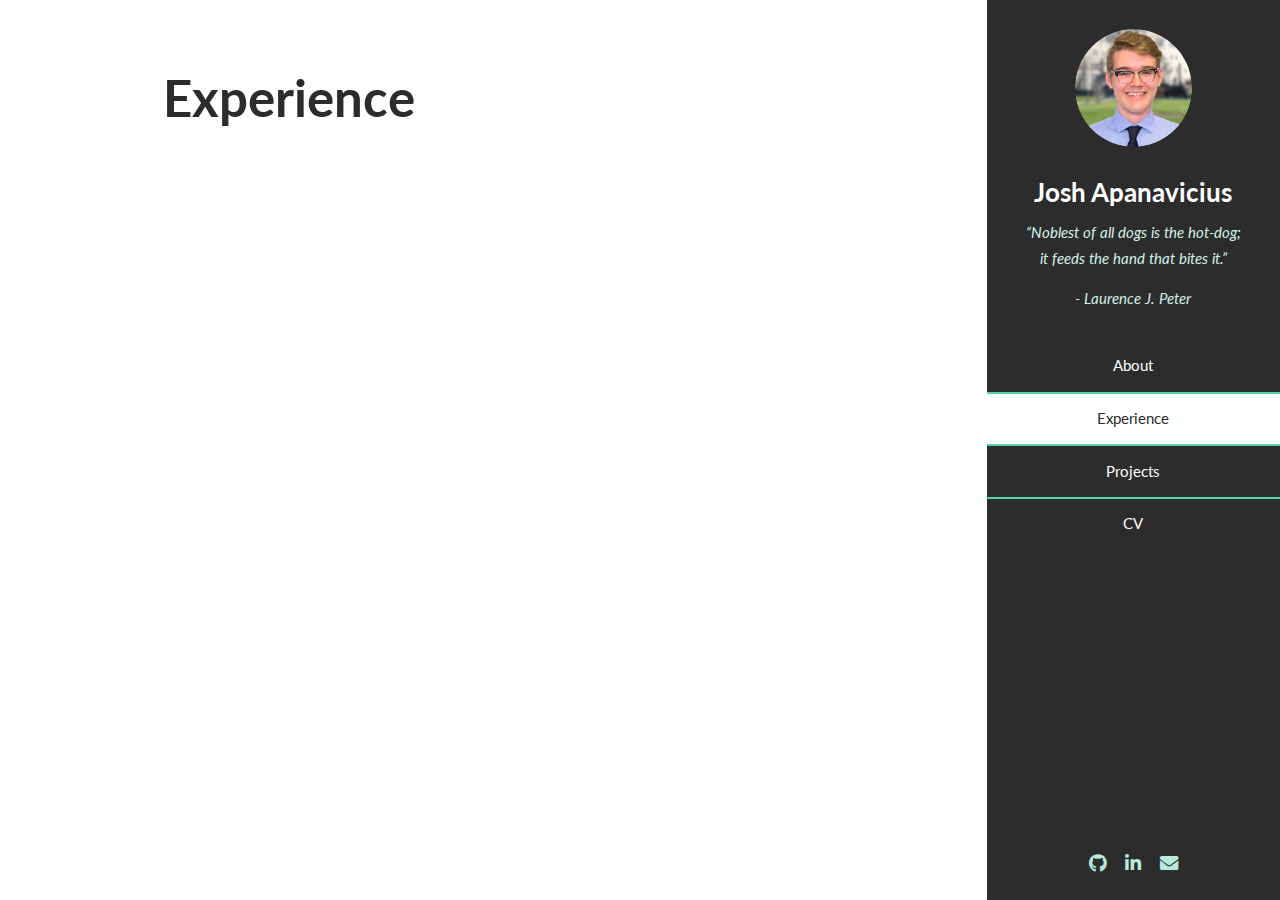
==== experience.html @ dcc36e3f "Initial commit" ====
<!DOCTYPE HTML>
<html>
	<head>
		<!-- <style>
		a:hover {
  			background-color: grey;
		}
		</style> -->
		<title>Experience</title>
		<meta charset="utf-8" />
		<meta name="viewport" content="width=device-width, initial-scale=1, user-scalable=no" />
		<link rel="stylesheet" href="assets/css/main.css" />
	</head>
	<body class="is-preload">

		<!-- Header -->
			<section id="header">
				<header>
					<span class="image avatar"><img src="images/josh.jpg" alt="" /></span>
					<h1 id="logo"><a href="#">Josh Apanavicius</a></h1>
					<p>“Noblest of all dogs is the hot-dog; <br>
						it feeds the hand that bites it.”</p>
					<p><em>- Laurence J. Peter</em></p>
				</header>
				<nav id="nav">
					<ul>
						<li><a href="index.html">About</a></li>
						<li><a href="experience.html" class="active">Experience</a></li>
						<li><a href="projects.html">Projects</a></li>
						<li><a href="cv/apanavicius_j_cv.pdf" target="_blank">CV</a></li>
					</ul>
				</nav>
				<footer>
					<ul class="icons">
						<li><a href="https://github.com/japanavi" class="icon brands fa-github"><span class="label">Github</span></a></li>
						<li><a href="https://www.linkedin.com/in/joshua-apanavicius/" class="icon brands fa-linkedin-in"><span class="label">LinkedIn</span></a></li>
						<li><a href="mailto: apanavicius.josh146@gmail.com" class="icon solid fa-envelope"><span class="label">Email</span></a></li>
					</ul>
				</footer>
			</section>

		<!-- Wrapper -->
			<div id="wrapper">

				<!-- Main -->
					<div id="main">

						<!-- Experience -->
					        <section id="experience">
					            <div class="container">
									<header class="major">
										<h2>Experience</h2>
									</header>
					                <div class="features">

					                </div>

					            </div>

					        </section>

					</div>

				<!-- Footer -->
					<!-- <section id="footer">
						<div class="container">
							<ul class="copyright">
								<li>&copy; Untitled. All rights reserved.</li>
							</ul>
						</div>
					</section> -->

			</div>

		<!-- Scripts -->
			<script src="assets/js/jquery.min.js"></script>
			<script src="assets/js/jquery.scrollex.min.js"></script>
			<script src="assets/js/jquery.scrolly.min.js"></script>
			<script src="assets/js/browser.min.js"></script>
			<script src="assets/js/breakpoints.min.js"></script>
			<script src="assets/js/util.js"></script>
			<script src="assets/js/main.js"></script>

	</body>
</html>
---- assets/css/main.css ----
@import url("fontawesome-all.min.css");
@import url("https://fonts.googleapis.com/css?family=Lato:400,400italic,700,700italic|Source+Code+Pro:400");

/*
	Read Only by HTML5 UP
	html5up.net | @ajlkn
	Free for personal and commercial use under the CCA 3.0 license (html5up.net/license)
*/

html, body, div, span, applet, object,
iframe, h1, h2, h3, h4, h5, h6, p, blockquote,
pre, a, abbr, acronym, address, big, cite,
code, del, dfn, em, img, ins, kbd, q, s, samp,
small, strike, strong, sub, sup, tt, var, b,
u, i, center, dl, dt, dd, ol, ul, li, fieldset,
form, label, legend, table, caption, tbody,
tfoot, thead, tr, th, td, article, aside,
canvas, details, embed, figure, figcaption,
footer, header, hgroup, menu, nav, output, ruby,
section, summary, time, mark, audio, video {
	margin: 0;
	padding: 0;
	border: 0;
	font-size: 100%;
	font: inherit;
	vertical-align: baseline;}

article, aside, details, figcaption, figure,
footer, header, hgroup, menu, nav, section {
	display: block;}

body {
	line-height: 1;
}

ol, ul {
	list-style: none;
}

blockquote, q {
	quotes: none;
}

	blockquote:before, blockquote:after, q:before, q:after {
		content: '';
		content: none;
	}

table {
	border-collapse: collapse;
	border-spacing: 0;
}

body {
	-webkit-text-size-adjust: none;
}

mark {
	background-color: transparent;
	color: inherit;
}

input::-moz-focus-inner {
	border: 0;
	padding: 0;
}

input, select, textarea {
	-moz-appearance: none;
	-webkit-appearance: none;
	-ms-appearance: none;
	appearance: none;
}

/* Basic */

	html {
		box-sizing: border-box;
	}

	*, *:before, *:after {
		box-sizing: inherit;
	}

	body {
		background: #fff;
	}

		body.is-preload *, body.is-preload *:before, body.is-preload *:after {
			-moz-animation: none !important;
			-webkit-animation: none !important;
			-ms-animation: none !important;
			animation: none !important;
			-moz-transition: none !important;
			-webkit-transition: none !important;
			-ms-transition: none !important;
			transition: none !important;
		}

	body, input, select, textarea {
		color: #888;
		font-family: "Lato", sans-serif;
		font-size: 16pt;
		font-weight: 400;
		line-height: 1.75em;
	}

	a {
		-moz-transition: color 0.2s ease-in-out, border-color 0.2s ease-in-out;
		-webkit-transition: color 0.2s ease-in-out, border-color 0.2s ease-in-out;
		-ms-transition: color 0.2s ease-in-out, border-color 0.2s ease-in-out;
		transition: color 0.2s ease-in-out, border-color 0.2s ease-in-out;
		border-bottom: solid 1px #e4e4e4;
		color: inherit;
		text-decoration: none;
	}

		a:hover {
			border-bottom-color: transparent;
			color: #2c2c2c !important;
		}

	strong, b {
		color: #777;
		font-weight: 700;
	}

	em, i {
		font-style: italic;
	}

	p {
		margin: 0 0 2.25em 0;
	}

	h1, h2, h3, h4, h5, h6 {
		color: #777;
		font-weight: 700;
		line-height: 1em;
		margin: 0 0 0.5625em 0;
	}

		h1 a, h2 a, h3 a, h4 a, h5 a, h6 a {
			border: 0;
			color: inherit;
			text-decoration: none;
		}

	h2 {
		font-size: 2em;
		line-height: 1.5em;
	}

	h3 {
		font-size: 1.75em;
		line-height: 1.5em;
	}

	h4 {
		font-size: 1.25em;
		line-height: 1.5em;
	}

	h5 {
		font-size: 0.9em;
		line-height: 1.5em;
	}

	h6 {
		font-size: 0.7em;
		line-height: 1.5em;
	}

	sub {
		font-size: 0.8em;
		position: relative;
		top: 0.5em;
	}

	sup {
		font-size: 0.8em;
		position: relative;
		top: -0.5em;
	}

	hr {
		border: 0;
		border-bottom: solid 2px #f4f4f4;
		margin: 2.25em 0;
	}

		hr.major {
			margin: 3.375em 0;
		}

	blockquote {
		border-left: solid 8px #e4e4e4;
		font-style: italic;
		margin: 0 0 2.25em 0;
		padding: 0.5em 0 0.5em 2em;
	}

	code {
		background: #555;
		border-radius: 5px;
		color: #fff;
		font-family: "Source Code Pro", monospace;
		font-size: 0.9em;
		margin: 0 0.25em;
		padding: 0.25em 0.65em;
	}

	pre {
		font-family: "Source Code Pro", monospace;
		font-size: 0.9em;
		margin: 0 0 2.25em 0;
	}

		pre code {
			-webkit-overflow-scrolling: touch;
			display: block;
			line-height: 1.5em;
			overflow-x: auto;
			padding: 1em 1.5em;
		}

	.align-left {
		text-align: left;
	}

	.align-center {
		text-align: center;
	}

	.align-right {
		text-align: right;
	}

/* Row */

	.row {
		display: flex;
		flex-wrap: wrap;
		box-sizing: border-box;
		align-items: stretch;
	}

		.row > * {
			box-sizing: border-box;
		}

		.row.gtr-uniform > * > :last-child {
			margin-bottom: 0;
		}

		.row.aln-left {
			justify-content: flex-start;
		}

		.row.aln-center {
			justify-content: center;
		}

		.row.aln-right {
			justify-content: flex-end;
		}

		.row.aln-top {
			align-items: flex-start;
		}

		.row.aln-middle {
			align-items: center;
		}

		.row.aln-bottom {
			align-items: flex-end;
		}

		.row > .imp {
			order: -1;
		}

		.row > .col-1 {
			width: 8.33333%;
		}

		.row > .off-1 {
			margin-left: 8.33333%;
		}

		.row > .col-2 {
			width: 16.66667%;
		}

		.row > .off-2 {
			margin-left: 16.66667%;
		}

		.row > .col-3 {
			width: 25%;
		}

		.row > .off-3 {
			margin-left: 25%;
		}

		.row > .col-4 {
			width: 33.33333%;
		}

		.row > .off-4 {
			margin-left: 33.33333%;
		}

		.row > .col-5 {
			width: 41.66667%;
		}

		.row > .off-5 {
			margin-left: 41.66667%;
		}

		.row > .col-6 {
			width: 50%;
		}

		.row > .off-6 {
			margin-left: 50%;
		}

		.row > .col-7 {
			width: 58.33333%;
		}

		.row > .off-7 {
			margin-left: 58.33333%;
		}

		.row > .col-8 {
			width: 66.66667%;
		}

		.row > .off-8 {
			margin-left: 66.66667%;
		}

		.row > .col-9 {
			width: 75%;
		}

		.row > .off-9 {
			margin-left: 75%;
		}

		.row > .col-10 {
			width: 83.33333%;
		}

		.row > .off-10 {
			margin-left: 83.33333%;
		}

		.row > .col-11 {
			width: 91.66667%;
		}

		.row > .off-11 {
			margin-left: 91.66667%;
		}

		.row > .col-12 {
			width: 100%;
		}

		.row > .off-12 {
			margin-left: 100%;
		}

		.row.gtr-0 {
			margin-top: 0;
			margin-left: 0em;
		}

			.row.gtr-0 > * {
				padding: 0 0 0 0em;
			}

			.row.gtr-0.gtr-uniform {
				margin-top: 0em;
			}

				.row.gtr-0.gtr-uniform > * {
					padding-top: 0em;
				}

		.row.gtr-25 {
			margin-top: 0;
			margin-left: -0.5em;
		}

			.row.gtr-25 > * {
				padding: 0 0 0 0.5em;
			}

			.row.gtr-25.gtr-uniform {
				margin-top: -0.5em;
			}

				.row.gtr-25.gtr-uniform > * {
					padding-top: 0.5em;
				}

		.row.gtr-50 {
			margin-top: 0;
			margin-left: -1em;
		}

			.row.gtr-50 > * {
				padding: 0 0 0 1em;
			}

			.row.gtr-50.gtr-uniform {
				margin-top: -1em;
			}

				.row.gtr-50.gtr-uniform > * {
					padding-top: 1em;
				}

		.row {
			margin-top: 0;
			margin-left: -2em;
		}

			.row > * {
				padding: 0 0 0 2em;
			}

			.row.gtr-uniform {
				margin-top: -2em;
			}

				.row.gtr-uniform > * {
					padding-top: 2em;
				}

		.row.gtr-150 {
			margin-top: 0;
			margin-left: -3em;
		}

			.row.gtr-150 > * {
				padding: 0 0 0 3em;
			}

			.row.gtr-150.gtr-uniform {
				margin-top: -3em;
			}

				.row.gtr-150.gtr-uniform > * {
					padding-top: 3em;
				}

		.row.gtr-200 {
			margin-top: 0;
			margin-left: -4em;
		}

			.row.gtr-200 > * {
				padding: 0 0 0 4em;
			}

			.row.gtr-200.gtr-uniform {
				margin-top: -4em;
			}

				.row.gtr-200.gtr-uniform > * {
					padding-top: 4em;
				}

		@media screen and (max-width: 1680px) {

			.row {
				display: flex;
				flex-wrap: wrap;
				box-sizing: border-box;
				align-items: stretch;
			}

				.row > * {
					box-sizing: border-box;
				}

				.row.gtr-uniform > * > :last-child {
					margin-bottom: 0;
				}

				.row.aln-left {
					justify-content: flex-start;
				}

				.row.aln-center {
					justify-content: center;
				}

				.row.aln-right {
					justify-content: flex-end;
				}

				.row.aln-top {
					align-items: flex-start;
				}

				.row.aln-middle {
					align-items: center;
				}

				.row.aln-bottom {
					align-items: flex-end;
				}

				.row > .imp-xlarge {
					order: -1;
				}

				.row > .col-1-xlarge {
					width: 8.33333%;
				}

				.row > .off-1-xlarge {
					margin-left: 8.33333%;
				}

				.row > .col-2-xlarge {
					width: 16.66667%;
				}

				.row > .off-2-xlarge {
					margin-left: 16.66667%;
				}

				.row > .col-3-xlarge {
					width: 25%;
				}

				.row > .off-3-xlarge {
					margin-left: 25%;
				}

				.row > .col-4-xlarge {
					width: 33.33333%;
				}

				.row > .off-4-xlarge {
					margin-left: 33.33333%;
				}

				.row > .col-5-xlarge {
					width: 41.66667%;
				}

				.row > .off-5-xlarge {
					margin-left: 41.66667%;
				}

				.row > .col-6-xlarge {
					width: 50%;
				}

				.row > .off-6-xlarge {
					margin-left: 50%;
				}

				.row > .col-7-xlarge {
					width: 58.33333%;
				}

				.row > .off-7-xlarge {
					margin-left: 58.33333%;
				}

				.row > .col-8-xlarge {
					width: 66.66667%;
				}

				.row > .off-8-xlarge {
					margin-left: 66.66667%;
				}

				.row > .col-9-xlarge {
					width: 75%;
				}

				.row > .off-9-xlarge {
					margin-left: 75%;
				}

				.row > .col-10-xlarge {
					width: 83.33333%;
				}

				.row > .off-10-xlarge {
					margin-left: 83.33333%;
				}

				.row > .col-11-xlarge {
					width: 91.66667%;
				}

				.row > .off-11-xlarge {
					margin-left: 91.66667%;
				}

				.row > .col-12-xlarge {
					width: 100%;
				}

				.row > .off-12-xlarge {
					margin-left: 100%;
				}

				.row.gtr-0 {
					margin-top: 0;
					margin-left: 0em;
				}

					.row.gtr-0 > * {
						padding: 0 0 0 0em;
					}

					.row.gtr-0.gtr-uniform {
						margin-top: 0em;
					}

						.row.gtr-0.gtr-uniform > * {
							padding-top: 0em;
						}

				.row.gtr-25 {
					margin-top: 0;
					margin-left: -0.5em;
				}

					.row.gtr-25 > * {
						padding: 0 0 0 0.5em;
					}

					.row.gtr-25.gtr-uniform {
						margin-top: -0.5em;
					}

						.row.gtr-25.gtr-uniform > * {
							padding-top: 0.5em;
						}

				.row.gtr-50 {
					margin-top: 0;
					margin-left: -1em;
				}

					.row.gtr-50 > * {
						padding: 0 0 0 1em;
					}

					.row.gtr-50.gtr-uniform {
						margin-top: -1em;
					}

						.row.gtr-50.gtr-uniform > * {
							padding-top: 1em;
						}

				.row {
					margin-top: 0;
					margin-left: -2em;
				}

					.row > * {
						padding: 0 0 0 2em;
					}

					.row.gtr-uniform {
						margin-top: -2em;
					}

						.row.gtr-uniform > * {
							padding-top: 2em;
						}

				.row.gtr-150 {
					margin-top: 0;
					margin-left: -3em;
				}

					.row.gtr-150 > * {
						padding: 0 0 0 3em;
					}

					.row.gtr-150.gtr-uniform {
						margin-top: -3em;
					}

						.row.gtr-150.gtr-uniform > * {
							padding-top: 3em;
						}

				.row.gtr-200 {
					margin-top: 0;
					margin-left: -4em;
				}

					.row.gtr-200 > * {
						padding: 0 0 0 4em;
					}

					.row.gtr-200.gtr-uniform {
						margin-top: -4em;
					}

						.row.gtr-200.gtr-uniform > * {
							padding-top: 4em;
						}

		}

		@media screen and (max-width: 1280px) {

			.row {
				display: flex;
				flex-wrap: wrap;
				box-sizing: border-box;
				align-items: stretch;
			}

				.row > * {
					box-sizing: border-box;
				}

				.row.gtr-uniform > * > :last-child {
					margin-bottom: 0;
				}

				.row.aln-left {
					justify-content: flex-start;
				}

				.row.aln-center {
					justify-content: center;
				}

				.row.aln-right {
					justify-content: flex-end;
				}

				.row.aln-top {
					align-items: flex-start;
				}

				.row.aln-middle {
					align-items: center;
				}

				.row.aln-bottom {
					align-items: flex-end;
				}

				.row > .imp-large {
					order: -1;
				}

				.row > .col-1-large {
					width: 8.33333%;
				}

				.row > .off-1-large {
					margin-left: 8.33333%;
				}

				.row > .col-2-large {
					width: 16.66667%;
				}

				.row > .off-2-large {
					margin-left: 16.66667%;
				}

				.row > .col-3-large {
					width: 25%;
				}

				.row > .off-3-large {
					margin-left: 25%;
				}

				.row > .col-4-large {
					width: 33.33333%;
				}

				.row > .off-4-large {
					margin-left: 33.33333%;
				}

				.row > .col-5-large {
					width: 41.66667%;
				}

				.row > .off-5-large {
					margin-left: 41.66667%;
				}

				.row > .col-6-large {
					width: 50%;
				}

				.row > .off-6-large {
					margin-left: 50%;
				}

				.row > .col-7-large {
					width: 58.33333%;
				}

				.row > .off-7-large {
					margin-left: 58.33333%;
				}

				.row > .col-8-large {
					width: 66.66667%;
				}

				.row > .off-8-large {
					margin-left: 66.66667%;
				}

				.row > .col-9-large {
					width: 75%;
				}

				.row > .off-9-large {
					margin-left: 75%;
				}

				.row > .col-10-large {
					width: 83.33333%;
				}

				.row > .off-10-large {
					margin-left: 83.33333%;
				}

				.row > .col-11-large {
					width: 91.66667%;
				}

				.row > .off-11-large {
					margin-left: 91.66667%;
				}

				.row > .col-12-large {
					width: 100%;
				}

				.row > .off-12-large {
					margin-left: 100%;
				}

				.row.gtr-0 {
					margin-top: 0;
					margin-left: 0em;
				}

					.row.gtr-0 > * {
						padding: 0 0 0 0em;
					}

					.row.gtr-0.gtr-uniform {
						margin-top: 0em;
					}

						.row.gtr-0.gtr-uniform > * {
							padding-top: 0em;
						}

				.row.gtr-25 {
					margin-top: 0;
					margin-left: -0.375em;
				}

					.row.gtr-25 > * {
						padding: 0 0 0 0.375em;
					}

					.row.gtr-25.gtr-uniform {
						margin-top: -0.375em;
					}

						.row.gtr-25.gtr-uniform > * {
							padding-top: 0.375em;
						}

				.row.gtr-50 {
					margin-top: 0;
					margin-left: -0.75em;
				}

					.row.gtr-50 > * {
						padding: 0 0 0 0.75em;
					}

					.row.gtr-50.gtr-uniform {
						margin-top: -0.75em;
					}

						.row.gtr-50.gtr-uniform > * {
							padding-top: 0.75em;
						}

				.row {
					margin-top: 0;
					margin-left: -1.5em;
				}

					.row > * {
						padding: 0 0 0 1.5em;
					}

					.row.gtr-uniform {
						margin-top: -1.5em;
					}

						.row.gtr-uniform > * {
							padding-top: 1.5em;
						}

				.row.gtr-150 {
					margin-top: 0;
					margin-left: -2.25em;
				}

					.row.gtr-150 > * {
						padding: 0 0 0 2.25em;
					}

					.row.gtr-150.gtr-uniform {
						margin-top: -2.25em;
					}

						.row.gtr-150.gtr-uniform > * {
							padding-top: 2.25em;
						}

				.row.gtr-200 {
					margin-top: 0;
					margin-left: -3em;
				}

					.row.gtr-200 > * {
						padding: 0 0 0 3em;
					}

					.row.gtr-200.gtr-uniform {
						margin-top: -3em;
					}

						.row.gtr-200.gtr-uniform > * {
							padding-top: 3em;
						}

		}

		@media screen and (max-width: 1024px) {

			.row {
				display: flex;
				flex-wrap: wrap;
				box-sizing: border-box;
				align-items: stretch;
			}

				.row > * {
					box-sizing: border-box;
				}

				.row.gtr-uniform > * > :last-child {
					margin-bottom: 0;
				}

				.row.aln-left {
					justify-content: flex-start;
				}

				.row.aln-center {
					justify-content: center;
				}

				.row.aln-right {
					justify-content: flex-end;
				}

				.row.aln-top {
					align-items: flex-start;
				}

				.row.aln-middle {
					align-items: center;
				}

				.row.aln-bottom {
					align-items: flex-end;
				}

				.row > .imp-medium {
					order: -1;
				}

				.row > .col-1-medium {
					width: 8.33333%;
				}

				.row > .off-1-medium {
					margin-left: 8.33333%;
				}

				.row > .col-2-medium {
					width: 16.66667%;
				}

				.row > .off-2-medium {
					margin-left: 16.66667%;
				}

				.row > .col-3-medium {
					width: 25%;
				}

				.row > .off-3-medium {
					margin-left: 25%;
				}

				.row > .col-4-medium {
					width: 33.33333%;
				}

				.row > .off-4-medium {
					margin-left: 33.33333%;
				}

				.row > .col-5-medium {
					width: 41.66667%;
				}

				.row > .off-5-medium {
					margin-left: 41.66667%;
				}

				.row > .col-6-medium {
					width: 50%;
				}

				.row > .off-6-medium {
					margin-left: 50%;
				}

				.row > .col-7-medium {
					width: 58.33333%;
				}

				.row > .off-7-medium {
					margin-left: 58.33333%;
				}

				.row > .col-8-medium {
					width: 66.66667%;
				}

				.row > .off-8-medium {
					margin-left: 66.66667%;
				}

				.row > .col-9-medium {
					width: 75%;
				}

				.row > .off-9-medium {
					margin-left: 75%;
				}

				.row > .col-10-medium {
					width: 83.33333%;
				}

				.row > .off-10-medium {
					margin-left: 83.33333%;
				}

				.row > .col-11-medium {
					width: 91.66667%;
				}

				.row > .off-11-medium {
					margin-left: 91.66667%;
				}

				.row > .col-12-medium {
					width: 100%;
				}

				.row > .off-12-medium {
					margin-left: 100%;
				}

				.row.gtr-0 {
					margin-top: 0;
					margin-left: 0em;
				}

					.row.gtr-0 > * {
						padding: 0 0 0 0em;
					}

					.row.gtr-0.gtr-uniform {
						margin-top: 0em;
					}

						.row.gtr-0.gtr-uniform > * {
							padding-top: 0em;
						}

				.row.gtr-25 {
					margin-top: 0;
					margin-left: -0.375em;
				}

					.row.gtr-25 > * {
						padding: 0 0 0 0.375em;
					}

					.row.gtr-25.gtr-uniform {
						margin-top: -0.375em;
					}

						.row.gtr-25.gtr-uniform > * {
							padding-top: 0.375em;
						}

				.row.gtr-50 {
					margin-top: 0;
					margin-left: -0.75em;
				}

					.row.gtr-50 > * {
						padding: 0 0 0 0.75em;
					}

					.row.gtr-50.gtr-uniform {
						margin-top: -0.75em;
					}

						.row.gtr-50.gtr-uniform > * {
							padding-top: 0.75em;
						}

				.row {
					margin-top: 0;
					margin-left: -1.5em;
				}

					.row > * {
						padding: 0 0 0 1.5em;
					}

					.row.gtr-uniform {
						margin-top: -1.5em;
					}

						.row.gtr-uniform > * {
							padding-top: 1.5em;
						}

				.row.gtr-150 {
					margin-top: 0;
					margin-left: -2.25em;
				}

					.row.gtr-150 > * {
						padding: 0 0 0 2.25em;
					}

					.row.gtr-150.gtr-uniform {
						margin-top: -2.25em;
					}

						.row.gtr-150.gtr-uniform > * {
							padding-top: 2.25em;
						}

				.row.gtr-200 {
					margin-top: 0;
					margin-left: -3em;
				}

					.row.gtr-200 > * {
						padding: 0 0 0 3em;
					}

					.row.gtr-200.gtr-uniform {
						margin-top: -3em;
					}

						.row.gtr-200.gtr-uniform > * {
							padding-top: 3em;
						}

		}

		@media screen and (max-width: 736px) {

			.row {
				display: flex;
				flex-wrap: wrap;
				box-sizing: border-box;
				align-items: stretch;
			}

				.row > * {
					box-sizing: border-box;
				}

				.row.gtr-uniform > * > :last-child {
					margin-bottom: 0;
				}

				.row.aln-left {
					justify-content: flex-start;
				}

				.row.aln-center {
					justify-content: center;
				}

				.row.aln-right {
					justify-content: flex-end;
				}

				.row.aln-top {
					align-items: flex-start;
				}

				.row.aln-middle {
					align-items: center;
				}

				.row.aln-bottom {
					align-items: flex-end;
				}

				.row > .imp-small {
					order: -1;
				}

				.row > .col-1-small {
					width: 8.33333%;
				}

				.row > .off-1-small {
					margin-left: 8.33333%;
				}

				.row > .col-2-small {
					width: 16.66667%;
				}

				.row > .off-2-small {
					margin-left: 16.66667%;
				}

				.row > .col-3-small {
					width: 25%;
				}

				.row > .off-3-small {
					margin-left: 25%;
				}

				.row > .col-4-small {
					width: 33.33333%;
				}

				.row > .off-4-small {
					margin-left: 33.33333%;
				}

				.row > .col-5-small {
					width: 41.66667%;
				}

				.row > .off-5-small {
					margin-left: 41.66667%;
				}

				.row > .col-6-small {
					width: 50%;
				}

				.row > .off-6-small {
					margin-left: 50%;
				}

				.row > .col-7-small {
					width: 58.33333%;
				}

				.row > .off-7-small {
					margin-left: 58.33333%;
				}

				.row > .col-8-small {
					width: 66.66667%;
				}

				.row > .off-8-small {
					margin-left: 66.66667%;
				}

				.row > .col-9-small {
					width: 75%;
				}

				.row > .off-9-small {
					margin-left: 75%;
				}

				.row > .col-10-small {
					width: 83.33333%;
				}

				.row > .off-10-small {
					margin-left: 83.33333%;
				}

				.row > .col-11-small {
					width: 91.66667%;
				}

				.row > .off-11-small {
					margin-left: 91.66667%;
				}

				.row > .col-12-small {
					width: 100%;
				}

				.row > .off-12-small {
					margin-left: 100%;
				}

				.row.gtr-0 {
					margin-top: 0;
					margin-left: 0em;
				}

					.row.gtr-0 > * {
						padding: 0 0 0 0em;
					}

					.row.gtr-0.gtr-uniform {
						margin-top: 0em;
					}

						.row.gtr-0.gtr-uniform > * {
							padding-top: 0em;
						}

				.row.gtr-25 {
					margin-top: 0;
					margin-left: -0.3125em;
				}

					.row.gtr-25 > * {
						padding: 0 0 0 0.3125em;
					}

					.row.gtr-25.gtr-uniform {
						margin-top: -0.3125em;
					}

						.row.gtr-25.gtr-uniform > * {
							padding-top: 0.3125em;
						}

				.row.gtr-50 {
					margin-top: 0;
					margin-left: -0.625em;
				}

					.row.gtr-50 > * {
						padding: 0 0 0 0.625em;
					}

					.row.gtr-50.gtr-uniform {
						margin-top: -0.625em;
					}

						.row.gtr-50.gtr-uniform > * {
							padding-top: 0.625em;
						}

				.row {
					margin-top: 0;
					margin-left: -1.25em;
				}

					.row > * {
						padding: 0 0 0 1.25em;
					}

					.row.gtr-uniform {
						margin-top: -1.25em;
					}

						.row.gtr-uniform > * {
							padding-top: 1.25em;
						}

				.row.gtr-150 {
					margin-top: 0;
					margin-left: -1.875em;
				}

					.row.gtr-150 > * {
						padding: 0 0 0 1.875em;
					}

					.row.gtr-150.gtr-uniform {
						margin-top: -1.875em;
					}

						.row.gtr-150.gtr-uniform > * {
							padding-top: 1.875em;
						}

				.row.gtr-200 {
					margin-top: 0;
					margin-left: -2.5em;
				}

					.row.gtr-200 > * {
						padding: 0 0 0 2.5em;
					}

					.row.gtr-200.gtr-uniform {
						margin-top: -2.5em;
					}

						.row.gtr-200.gtr-uniform > * {
							padding-top: 2.5em;
						}

		}

		@media screen and (max-width: 480px) {

			.row {
				display: flex;
				flex-wrap: wrap;
				box-sizing: border-box;
				align-items: stretch;
			}

				.row > * {
					box-sizing: border-box;
				}

				.row.gtr-uniform > * > :last-child {
					margin-bottom: 0;
				}

				.row.aln-left {
					justify-content: flex-start;
				}

				.row.aln-center {
					justify-content: center;
				}

				.row.aln-right {
					justify-content: flex-end;
				}

				.row.aln-top {
					align-items: flex-start;
				}

				.row.aln-middle {
					align-items: center;
				}

				.row.aln-bottom {
					align-items: flex-end;
				}

				.row > .imp-xsmall {
					order: -1;
				}

				.row > .col-1-xsmall {
					width: 8.33333%;
				}

				.row > .off-1-xsmall {
					margin-left: 8.33333%;
				}

				.row > .col-2-xsmall {
					width: 16.66667%;
				}

				.row > .off-2-xsmall {
					margin-left: 16.66667%;
				}

				.row > .col-3-xsmall {
					width: 25%;
				}

				.row > .off-3-xsmall {
					margin-left: 25%;
				}

				.row > .col-4-xsmall {
					width: 33.33333%;
				}

				.row > .off-4-xsmall {
					margin-left: 33.33333%;
				}

				.row > .col-5-xsmall {
					width: 41.66667%;
				}

				.row > .off-5-xsmall {
					margin-left: 41.66667%;
				}

				.row > .col-6-xsmall {
					width: 50%;
				}

				.row > .off-6-xsmall {
					margin-left: 50%;
				}

				.row > .col-7-xsmall {
					width: 58.33333%;
				}

				.row > .off-7-xsmall {
					margin-left: 58.33333%;
				}

				.row > .col-8-xsmall {
					width: 66.66667%;
				}

				.row > .off-8-xsmall {
					margin-left: 66.66667%;
				}

				.row > .col-9-xsmall {
					width: 75%;
				}

				.row > .off-9-xsmall {
					margin-left: 75%;
				}

				.row > .col-10-xsmall {
					width: 83.33333%;
				}

				.row > .off-10-xsmall {
					margin-left: 83.33333%;
				}

				.row > .col-11-xsmall {
					width: 91.66667%;
				}

				.row > .off-11-xsmall {
					margin-left: 91.66667%;
				}

				.row > .col-12-xsmall {
					width: 100%;
				}

				.row > .off-12-xsmall {
					margin-left: 100%;
				}

				.row.gtr-0 {
					margin-top: 0;
					margin-left: 0em;
				}

					.row.gtr-0 > * {
						padding: 0 0 0 0em;
					}

					.row.gtr-0.gtr-uniform {
						margin-top: 0em;
					}

						.row.gtr-0.gtr-uniform > * {
							padding-top: 0em;
						}

				.row.gtr-25 {
					margin-top: 0;
					margin-left: -0.3125em;
				}

					.row.gtr-25 > * {
						padding: 0 0 0 0.3125em;
					}

					.row.gtr-25.gtr-uniform {
						margin-top: -0.3125em;
					}

						.row.gtr-25.gtr-uniform > * {
							padding-top: 0.3125em;
						}

				.row.gtr-50 {
					margin-top: 0;
					margin-left: -0.625em;
				}

					.row.gtr-50 > * {
						padding: 0 0 0 0.625em;
					}

					.row.gtr-50.gtr-uniform {
						margin-top: -0.625em;
					}

						.row.gtr-50.gtr-uniform > * {
							padding-top: 0.625em;
						}

				.row {
					margin-top: 0;
					margin-left: -1.25em;
				}

					.row > * {
						padding: 0 0 0 1.25em;
					}

					.row.gtr-uniform {
						margin-top: -1.25em;
					}

						.row.gtr-uniform > * {
							padding-top: 1.25em;
						}

				.row.gtr-150 {
					margin-top: 0;
					margin-left: -1.875em;
				}

					.row.gtr-150 > * {
						padding: 0 0 0 1.875em;
					}

					.row.gtr-150.gtr-uniform {
						margin-top: -1.875em;
					}

						.row.gtr-150.gtr-uniform > * {
							padding-top: 1.875em;
						}

				.row.gtr-200 {
					margin-top: 0;
					margin-left: -2.5em;
				}

					.row.gtr-200 > * {
						padding: 0 0 0 2.5em;
					}

					.row.gtr-200.gtr-uniform {
						margin-top: -2.5em;
					}

						.row.gtr-200.gtr-uniform > * {
							padding-top: 2.5em;
						}

		}

/* Container */

	.container {
		margin: 0 auto;
		max-width: calc(100% - 4.5em);
		width: 45em;
	}

		.container.xsmall {
			width: 11.25em;
		}

		.container.small {
			width: 22.5em;
		}

		.container.medium {
			width: 33.75em;
		}

		.container.large {
			width: 56.25em;
		}

		.container.xlarge {
			width: 67.5em;
		}

		.container.max {
			width: 100%;
		}

		@media screen and (max-width: 1024px) {

			.container {
				width: 100% !important;
			}

		}

		@media screen and (max-width: 480px) {

			.container {
				max-width: calc(100% - 3.375em);
			}

		}

/* Section/Article */

	section.special, article.special {
		text-align: center;
	}

	header p {
		color: #aaa;
		position: relative;
		margin: 0 0 1.6875em 0;
	}

	header h2 + p {
		font-size: 1.25em;
		margin-top: -0.5em;
		line-height: 1.5em;
	}

	header h3 + p {
		font-size: 1.1em;
		margin-top: -0.35em;
		line-height: 1.5em;
	}

	header h4 + p,
	header h5 + p,
	header h6 + p {
		font-size: 0.9em;
		margin-top: -0.25em;
		line-height: 1.5em;
	}

	header.major h2 {
		color: #2c2c2c;
		font-size: 3.5em;
	}

		header.major h2 + p {
			color: #777;
			font-size: 1.75em;
			font-weight: 700;
			margin-top: -0.75em;
		}

/* Form */

	form {
		margin: 0 0 2.25em 0;
	}

	label {
		color: #777;
		display: block;
		font-size: 0.9em;
		font-weight: 700;
		margin: 0 0 1.125em 0;
	}

	input::-moz-focus-inner {
		border: 0;
		padding: 0;
	}

	input[type="text"],
	input[type="password"],
	input[type="email"],
	select,
	textarea {
		-moz-appearance: none;
		-webkit-appearance: none;
		-ms-appearance: none;
		appearance: none;
		border-radius: 5px;
		border: none;
		border: solid 2px #e4e4e4;
		color: inherit;
		display: block;
		outline: 0;
		padding: 0 1em;
		text-decoration: none;
		width: 100%;
	}

		input[type="text"]:invalid,
		input[type="password"]:invalid,
		input[type="email"]:invalid,
		select:invalid,
		textarea:invalid {
			box-shadow: none;
		}

		input[type="text"]:focus,
		input[type="password"]:focus,
		input[type="email"]:focus,
		select:focus,
		textarea:focus {
			border-color: #2c2c2c;
		}

	select {
		background-image: url("data:image/svg+xml;charset=utf8,%3Csvg xmlns='http://www.w3.org/2000/svg' width='40' height='40' preserveAspectRatio='none' viewBox='0 0 40 40'%3E%3Cpath d='M9.4,12.3l10.4,10.4l10.4-10.4c0.2-0.2,0.5-0.4,0.9-0.4c0.3,0,0.6,0.1,0.9,0.4l3.3,3.3c0.2,0.2,0.4,0.5,0.4,0.9 c0,0.4-0.1,0.6-0.4,0.9L20.7,31.9c-0.2,0.2-0.5,0.4-0.9,0.4c-0.3,0-0.6-0.1-0.9-0.4L4.3,17.3c-0.2-0.2-0.4-0.5-0.4-0.9 c0-0.4,0.1-0.6,0.4-0.9l3.3-3.3c0.2-0.2,0.5-0.4,0.9-0.4S9.1,12.1,9.4,12.3z' fill='%23e4e4e4' /%3E%3C/svg%3E");
		background-size: 1.25em;
		background-repeat: no-repeat;
		background-position: calc(100% - 1em) center;
		height: 2.75em;
		padding-right: 2.75em;
		text-overflow: ellipsis;
	}

		select option {
			color: #777;
			background: #fff;
		}

		select:focus::-ms-value {
			background-color: transparent;
		}

		select::-ms-expand {
			display: none;
		}

	input[type="text"],
	input[type="password"],
	input[type="email"],
	select {
		height: 2.75em;
	}

	textarea {
		padding: 0.75em 1em;
	}

	input[type="checkbox"],
	input[type="radio"] {
		-moz-appearance: none;
		-webkit-appearance: none;
		-ms-appearance: none;
		appearance: none;
		display: block;
		float: left;
		margin-right: -2em;
		opacity: 0;
		width: 1em;
		z-index: -1;
	}

		input[type="checkbox"] + label,
		input[type="radio"] + label {
			text-decoration: none;
			color: #888;
			cursor: pointer;
			display: inline-block;
			font-size: 1em;
			font-weight: 400;
			padding-left: 2.4em;
			padding-right: 0.75em;
			position: relative;
		}

			input[type="checkbox"] + label:before,
			input[type="radio"] + label:before {
				-moz-osx-font-smoothing: grayscale;
				-webkit-font-smoothing: antialiased;
				display: inline-block;
				font-style: normal;
				font-variant: normal;
				text-rendering: auto;
				line-height: 1;
				text-transform: none !important;
				font-family: 'Font Awesome 5 Free';
				font-weight: 900;
			}

			input[type="checkbox"] + label:before,
			input[type="radio"] + label:before {
				background: #fafafa;
				border-radius: 5px;
				border: solid 2px #e4e4e4;
				content: '';
				display: inline-block;
				font-size: 0.8em;
				height: 2.0625em;
				left: 0;
				line-height: 2.0625em;
				position: absolute;
				text-align: center;
				top: 0;
				width: 2.0625em;
			}

		input[type="checkbox"]:checked + label:before,
		input[type="radio"]:checked + label:before {
			background: #989898;
			border-color: #989898;
			color: #ffffff;
			content: '\f00c';
		}

		input[type="checkbox"]:focus + label:before,
		input[type="radio"]:focus + label:before {
			border-color: #2c2c2c;
		}

	input[type="checkbox"] + label:before {
		border-radius: 5px;
	}

	input[type="radio"] + label:before {
		border-radius: 100%;
	}

	::-webkit-input-placeholder {
		color: #aaa !important;
		font-style: italic;
		opacity: 1.0;
	}

	:-moz-placeholder {
		color: #aaa !important;
		font-style: italic;
		opacity: 1.0;
	}

	::-moz-placeholder {
		color: #aaa !important;
		font-style: italic;
		opacity: 1.0;
	}

	:-ms-input-placeholder {
		color: #aaa !important;
		font-style: italic;
		opacity: 1.0;
	}

/* Box */

	.box {
		border-radius: 5px;
		border: solid 2px #e4e4e4;
		margin-bottom: 2.25em;
		padding: 1.5em;
	}

		.box > :last-child,
		.box > :last-child > :last-child,
		.box > :last-child > :last-child > :last-child {
			margin-bottom: 0;
		}

		.box.alt {
			border: 0;
			border-radius: 0;
			padding: 0;
		}

/* Icon */

	.icon {
		text-decoration: none;
		border-bottom: none;
		position: relative;
	}

		.icon:before {
			-moz-osx-font-smoothing: grayscale;
			-webkit-font-smoothing: antialiased;
			display: inline-block;
			font-style: normal;
			font-variant: normal;
			text-rendering: auto;
			line-height: 1;
			text-transform: none !important;
			font-family: 'Font Awesome 5 Free';
			font-weight: 400;
		}

		.icon > .label {
			display: none;
		}

		.icon:before {
			line-height: inherit;
		}

		.icon.solid:before {
			font-weight: 900;
		}

		.icon.brands:before {
			font-family: 'Font Awesome 5 Brands';
		}

/* Image */

	.image {
		border-radius: 5px;
		border: 0;
		display: inline-block;
		position: relative;
	}

		.image[data-position] img {
			-moz-object-fit: cover;
			-webkit-object-fit: cover;
			-ms-object-fit: cover;
			object-fit: cover;
			display: block;
			position: absolute;
			top: 0;
			left: 0;
			width: 100%;
			height: 100%;
		}

		.image[data-position="top left"] img {
			-moz-object-position: top left;
			-webkit-object-position: top left;
			-ms-object-position: top left;
			object-position: top left;
		}

		.image[data-position="top"] img {
			-moz-object-position: top;
			-webkit-object-position: top;
			-ms-object-position: top;
			object-position: top;
		}

		.image[data-position="top right"] img {
			-moz-object-position: top right;
			-webkit-object-position: top right;
			-ms-object-position: top right;
			object-position: top right;
		}

		.image[data-position="right"] img {
			-moz-object-position: right;
			-webkit-object-position: right;
			-ms-object-position: right;
			object-position: right;
		}

		.image[data-position="bottom right"] img {
			-moz-object-position: bottom right;
			-webkit-object-position: bottom right;
			-ms-object-position: bottom right;
			object-position: bottom right;
		}

		.image[data-position="bottom"] img {
			-moz-object-position: bottom;
			-webkit-object-position: bottom;
			-ms-object-position: bottom;
			object-position: bottom;
		}

		.image[data-position="bottom left"] img {
			-moz-object-position: bottom left;
			-webkit-object-position: bottom left;
			-ms-object-position: bottom left;
			object-position: bottom left;
		}

		.image[data-position="left"] img {
			-moz-object-position: left;
			-webkit-object-position: left;
			-ms-object-position: left;
			object-position: left;
		}

		.image[data-position="center"] img {
			-moz-object-position: center;
			-webkit-object-position: center;
			-ms-object-position: center;
			object-position: center;
		}

		.image[data-position="25% 25%"] img {
			-moz-object-position: 25% 25%;
			-webkit-object-position: 25% 25%;
			-ms-object-position: 25% 25%;
			object-position: 25% 25%;
		}

		.image[data-position="75% 25%"] img {
			-moz-object-position: 75% 25%;
			-webkit-object-position: 75% 25%;
			-ms-object-position: 75% 25%;
			object-position: 75% 25%;
		}

		.image[data-position="75% 75%"] img {
			-moz-object-position: 75% 75%;
			-webkit-object-position: 75% 75%;
			-ms-object-position: 75% 75%;
			object-position: 75% 75%;
		}

		.image[data-position="25% 75%"] img {
			-moz-object-position: 25% 75%;
			-webkit-object-position: 25% 75%;
			-ms-object-position: 25% 75%;
			object-position: 25% 75%;
		}

		.image img {
			border-radius: 5px;
			display: block;
		}

		.image.left {
			float: left;
			margin: 0 2.5em 2em 0;
			top: 0.25em;
		}

		.image.right {
			float: right;
			margin: 0 0 2em 2.5em;
			top: 0.25em;
		}

		.image.fit {
			display: block;
			margin: 0 0 2.25em 0;
			width: 100%;
		}

			.image.fit img {
				display: block;
				width: 100%;
			}

		.image.avatar {
			border-radius: 100%;
			overflow: hidden;
		}

			.image.avatar img {
				border-radius: 100%;
				display: block;
				width: 100%;
			}

		.image.main {
			display: block;
			height: 20em;
			border-radius: 0;
		}

			.image.main img {
				border-radius: 0;
			}

/* List */

	ol {
		list-style: decimal;
		margin: 0 0 2.25em 0;
		padding-left: 1.25em;
	}

		ol li {
			padding-left: 0.25em;
		}

	ul {
		list-style: disc;
		margin: 0 0 2.25em 0;
		padding-left: 1em;
	}

		ul li {
			padding-left: 0.5em;
		}

		ul.alt {
			list-style: none;
			padding-left: 0;
		}

			ul.alt li {
				border-top: solid 2px #f4f4f4;
				padding: 0.5em 0;
			}

				ul.alt li:first-child {
					border-top: 0;
					padding-top: 0;
				}

	dl {
		margin: 0 0 2.25em 0;
	}

/* Actions */

	ul.actions {
		display: -moz-flex;
		display: -webkit-flex;
		display: -ms-flex;
		display: flex;
		cursor: default;
		list-style: none;
		margin-left: -1.125em;
		padding-left: 0;
	}

		ul.actions li {
			padding: 0 0 0 1.125em;
			vertical-align: middle;
		}

		ul.actions.special {
			-moz-justify-content: center;
			-webkit-justify-content: center;
			-ms-justify-content: center;
			justify-content: center;
			width: 100%;
			margin-left: 0;
		}

			ul.actions.special li:first-child {
				padding-left: 0;
			}

		ul.actions.stacked {
			-moz-flex-direction: column;
			-webkit-flex-direction: column;
			-ms-flex-direction: column;
			flex-direction: column;
			margin-left: 0;
		}

			ul.actions.stacked li {
				padding: 1.125em 0 0 0;
			}

				ul.actions.stacked li:first-child {
					padding-top: 0;
				}

		ul.actions.fit {
			width: calc(100% + 1.125em);
		}

			ul.actions.fit li {
				-moz-flex-grow: 1;
				-webkit-flex-grow: 1;
				-ms-flex-grow: 1;
				flex-grow: 1;
				-moz-flex-shrink: 1;
				-webkit-flex-shrink: 1;
				-ms-flex-shrink: 1;
				flex-shrink: 1;
				width: 100%;
			}

				ul.actions.fit li > * {
					width: 100%;
				}

			ul.actions.fit.stacked {
				width: 100%;
			}

		@media screen and (max-width: 480px) {

			ul.actions:not(.fixed) {
				-moz-flex-direction: column;
				-webkit-flex-direction: column;
				-ms-flex-direction: column;
				flex-direction: column;
				margin-left: 0;
				width: 100% !important;
			}

				ul.actions:not(.fixed) li {
					-moz-flex-grow: 1;
					-webkit-flex-grow: 1;
					-ms-flex-grow: 1;
					flex-grow: 1;
					-moz-flex-shrink: 1;
					-webkit-flex-shrink: 1;
					-ms-flex-shrink: 1;
					flex-shrink: 1;
					padding: 1.125em 0 0 0;
					text-align: center;
					width: 100%;
				}

					ul.actions:not(.fixed) li > * {
						width: 100%;
					}

					ul.actions:not(.fixed) li:first-child {
						padding-top: 0;
					}

					ul.actions:not(.fixed) li input[type="submit"],
					ul.actions:not(.fixed) li input[type="reset"],
					ul.actions:not(.fixed) li input[type="button"],
					ul.actions:not(.fixed) li button,
					ul.actions:not(.fixed) li .button {
						width: 100%;
					}

						ul.actions:not(.fixed) li input[type="submit"].icon:before,
						ul.actions:not(.fixed) li input[type="reset"].icon:before,
						ul.actions:not(.fixed) li input[type="button"].icon:before,
						ul.actions:not(.fixed) li button.icon:before,
						ul.actions:not(.fixed) li .button.icon:before {
							margin-left: -0.5rem;
						}

		}

/* Feature Icons */

	ul.feature-icons {
		list-style: none;
		padding-left: 0;
	}

		ul.feature-icons li {
			text-decoration: none;
			display: inline-block;
			margin: 0 0 1.6875em 0;
			padding: 0.35em 0 0 3.5em;
			position: relative;
			vertical-align: top;
			width: 48%;
		}

			ul.feature-icons li:before {
				-moz-osx-font-smoothing: grayscale;
				-webkit-font-smoothing: antialiased;
				display: inline-block;
				font-style: normal;
				font-variant: normal;
				text-rendering: auto;
				line-height: 1;
				text-transform: none !important;
				font-family: 'Font Awesome 5 Free';
				font-weight: 400;
			}

			ul.feature-icons li:before {
				background: #2c2c2c;
				border-radius: 100%;
				color: #ffffff;
				display: block;
				height: 2.5em;
				left: 0;
				line-height: 2.5em;
				position: absolute;
				text-align: center;
				top: 0;
				width: 2.5em;
			}

/* Icons */

	ul.icons {
		cursor: default;
		list-style: none;
		padding-left: 0;
	}

		ul.icons li {
			display: inline-block;
			padding: 0 1em 0 0;
		}

			ul.icons li:last-child {
				padding-right: 0 !important;
			}

			ul.icons li .icon:before {
				font-size: 1.25em;
			}

/* Table */

	.table-wrapper {
		-webkit-overflow-scrolling: touch;
		overflow-x: auto;
	}

	table {
		margin: 0 0 2.25em 0;
		width: 100%;
	}

		table tbody tr {
			border: solid 2px #f4f4f4;
			border-left: 0;
			border-right: 0;
		}

			table tbody tr:nth-child(2n + 1) {
				background-color: #fafafa;
			}

		table td {
			padding: 0.75em 0.75em;
		}

		table th {
			color: #777;
			font-size: 0.9em;
			font-weight: 700;
			padding: 0 0.75em 0.75em 0.75em;
			text-align: left;
		}

		table thead {
			border-bottom: solid 4px #e4e4e4;
		}

		table tfoot {
			border-top: solid 4px #e4e4e4;
		}

		table.alt {
			border-collapse: separate;
		}

			table.alt tbody tr td {
				border: solid 2px #e4e4e4;
				border-left-width: 0;
				border-top-width: 0;
			}

				table.alt tbody tr td:first-child {
					border-left-width: 2px;
				}

			table.alt tbody tr:first-child td {
				border-top-width: 2px;
			}

			table.alt thead {
				border-bottom: 0;
			}

			table.alt tfoot {
				border-top: 0;
			}

/* Button */

	input[type="submit"],
	input[type="reset"],
	input[type="button"],
	.button {
		-moz-appearance: none;
		-webkit-appearance: none;
		-ms-appearance: none;
		appearance: none;
		-moz-transition: background-color 0.2s ease-in-out, color 0.2s ease-in-out;
		-webkit-transition: background-color 0.2s ease-in-out, color 0.2s ease-in-out;
		-ms-transition: background-color 0.2s ease-in-out, color 0.2s ease-in-out;
		transition: background-color 0.2s ease-in-out, color 0.2s ease-in-out;
		background-color: #989898;
		border-radius: 5px;
		border: 0;
		color: #ffffff !important;
		cursor: pointer;
		display: inline-block;
		font-weight: 700;
		height: 2.75em;
		line-height: 2.75em;
		padding: 0 1.5em;
		text-align: center;
		text-decoration: none;
		white-space: nowrap;
	}

		input[type="submit"]:hover,
		input[type="reset"]:hover,
		input[type="button"]:hover,
		.button:hover {
			background-color: #a5a5a5;
			color: #ffffff !important;
		}

		input[type="submit"]:active,
		input[type="reset"]:active,
		input[type="button"]:active,
		.button:active {
			background-color: #8b8b8b;
		}

		input[type="submit"].icon,
		input[type="reset"].icon,
		input[type="button"].icon,
		.button.icon {
			padding-left: 1.35em;
		}

			input[type="submit"].icon:before,
			input[type="reset"].icon:before,
			input[type="button"].icon:before,
			.button.icon:before {
				margin-right: 0.5em;
			}

		input[type="submit"].fit,
		input[type="reset"].fit,
		input[type="button"].fit,
		.button.fit {
			width: 100%;
		}

		input[type="submit"].small,
		input[type="reset"].small,
		input[type="button"].small,
		.button.small {
			font-size: 0.8em;
		}

		input[type="submit"].large,
		input[type="reset"].large,
		input[type="button"].large,
		.button.large {
			font-size: 1.35em;
		}

		input[type="submit"].alt,
		input[type="reset"].alt,
		input[type="button"].alt,
		.button.alt {
			background-color: transparent;
			box-shadow: inset 0 0 0 2px #e4e4e4;
			color: #777 !important;
		}

			input[type="submit"].alt:hover,
			input[type="reset"].alt:hover,
			input[type="button"].alt:hover,
			.button.alt:hover {
				background-color: #f4f4f4;
				color: #777 !important;
			}

			input[type="submit"].alt:active,
			input[type="reset"].alt:active,
			input[type="button"].alt:active,
			.button.alt:active {
				background-color: #eaeaea;
			}

			input[type="submit"].alt.icon:before,
			input[type="reset"].alt.icon:before,
			input[type="button"].alt.icon:before,
			.button.alt.icon:before {
				color: #aaa;
			}

		input[type="submit"].primary,
		input[type="reset"].primary,
		input[type="button"].primary,
		.button.primary {
			background-color: #2c2c2c;
			color: #ffffff !important;
		}

			input[type="submit"].primary:hover,
			input[type="reset"].primary:hover,
			input[type="button"].primary:hover,
			.button.primary:hover {
				background-color: #5ed0b1;
			}

			input[type="submit"].primary:active,
			input[type="reset"].primary:active,
			input[type="button"].primary:active,
			.button.primary:active {
				background-color: #39c29d;
			}

		input[type="submit"].disabled, input[type="submit"]:disabled,
		input[type="reset"].disabled,
		input[type="reset"]:disabled,
		input[type="button"].disabled,
		input[type="button"]:disabled,
		.button.disabled,
		.button:disabled {
			background-color: #888 !important;
			box-shadow: inset 0 -0.15em 0 0 rgba(0, 0, 0, 0.15);
			color: #fff !important;
			cursor: default;
			opacity: 0.25;
		}

/* Features */

	.features article {
		border-top: solid 3px #f4f4f4;
		margin-bottom: 2.25em;
		padding-top: 2.25em;
	}

		.features article:first-child {
			border-top: 0;
			padding-top: 0;
		}

		.features article .image {
			display: inline-block;
			padding-right: 2.5em;
			vertical-align: middle;
			width: 48%;
		}

			.features article .image img {
				display: block;
				width: 100%;
			}

		.features article .inner {
			display: inline-block;
			vertical-align: middle;
			width: 50%;
		}

			.features article .inner > :last-child {
				margin-bottom: 0;
			}

/* Header */

	#header {
		display: -moz-flex;
		display: -webkit-flex;
		display: -ms-flex;
		display: flex;
		-moz-flex-direction: column;
		-webkit-flex-direction: column;
		-ms-flex-direction: column;
		flex-direction: column;
		-moz-justify-content: space-between;
		-webkit-justify-content: space-between;
		-ms-justify-content: space-between;
		justify-content: space-between;
		background: #2c2c2c;
		color: #d2f2e9;
		height: 100%;
		overflow-y: auto;
		position: fixed;
		text-align: center;
		top: 0;
		width: 23em;
		right: 0;
	}

		#header h1, #header h2, #header h3, #header h4, #header h5, #header h6 {
			color: #ffffff;
		}

			#header h1 a, #header h2 a, #header h3 a, #header h4 a, #header h5 a, #header h6 a {
				color: #ffffff;
			}

		#header header p {
			color: #b7eadc;
		}

		#header a {
			color: #d2f2e9;
		}

			#header a:hover {
				color: #ffffff !important;
			}

		#header > header {
			-moz-flex-shrink: 0;
			-webkit-flex-shrink: 0;
			-ms-flex-shrink: 0;
			flex-shrink: 0;
			padding: 3em;
		}

			#header > header .avatar {
				display: block;
				margin: 0 auto 2.25em auto;
				width: 8em;
			}

			#header > header h1 {
				font-size: 1.75em;
				margin: 0;
			}

			#header > header p {
				color: #d2f2e9;
				font-style: italic;
				margin: 1em 0 0 0;
			}

		#header > footer {
			-moz-flex-shrink: 0;
			-webkit-flex-shrink: 0;
			-ms-flex-shrink: 0;
			flex-shrink: 0;
			bottom: 0;
			left: 0;
			padding: 2em;
			width: 100%;
		}

			#header > footer .icons {
				margin: 0;
			}

				#header > footer .icons li a {
					color: #b7eadc;
				}

		#header > nav {
			-moz-flex-grow: 1;
			-webkit-flex-grow: 1;
			-ms-flex-grow: 1;
			flex-grow: 1;
		}

			#header > nav ul {
				list-style: none;
				margin: 0;
				padding: 0;
			}

				#header > nav ul li {
					border-top: solid 2px #5ccfb1;
					display: block;
					padding: 0;
				}

					#header > nav ul li a {
						-moz-transition: none;
						-webkit-transition: none;
						-ms-transition: none;
						transition: none;
						border: 0;
						color: #ffffff !important;
						display: block;
						padding: 0.85em 0;
						text-decoration: none;
					}

						#header > nav ul li a.active {
							background: #fff;
							color: #2c2c2c !important;
						}

					#header > nav ul li:first-child {
						border-top: 0;
					}

/* Wrapper */

	#wrapper {
		background: #fff;
		padding-right: 23em;
	}

/* Main */

	#main > section {
		border-top: solid 6px #f4f4f4;
	}

		#main > section > .container {
			padding: 6em 0 4em 0;
		}

		#main > section:first-child {
			border-top: 0;
		}

/* Footer */

	#footer {
		background: #fafafa;
		border-top: 0;
		color: #c0c0c0;
		overflow: hidden;
		padding: 4em 0 2em 0;
	}

		#footer .copyright {
			line-height: 1em;
			list-style: none;
			padding: 0;
		}

			#footer .copyright li {
				border-left: solid 1px #d4d4d4;
				display: inline-block;
				font-size: 0.8em;
				margin-left: 1em;
				padding-left: 1em;
			}

				#footer .copyright li:first-child {
					border-left: 0;
					margin-left: 0;
					padding-left: 0;
				}

				#footer .copyright li a {
					color: inherit;
				}

/* XLarge */

	@media screen and (max-width: 1680px) {

		/* Basic */

			body, input, select, textarea {
				font-size: 13pt;
			}

		/* Header */

			#header {
				width: 21em;
			}

				#header > header {
					padding: 2em;
				}

				#header > footer {
					padding: 1.5em;
				}

		/* Wrapper */

			#wrapper {
				padding-right: 21em;
			}

		/* Main */

			#main > section > .container {
				padding: 4em 0 2em 0;
			}

	}

/* Large */

	@media screen and (max-width: 1280px) {

		/* Basic */

			body, input, select, textarea {
				font-size: 11pt;
			}

		/* Header */

			#header {
				width: 20em;
			}

		/* Wrapper */

			#wrapper {
				padding-right: 20em;
			}

	}

/* Medium */

	#titleBar {
		display: none;
	}

	@media screen and (max-width: 1024px) {

		/* Basic */

			html, body {
				overflow-x: hidden;
			}

			body, input, select, textarea {
				font-size: 12pt;
			}

		/* Image */

			.image.left, .image.right {
				max-width: 40%;
			}

				.image.left img, .image.right img {
					width: 100%;
				}

			.image.main {
				height: 20em;
			}

		/* Header */

			#header {
				-moz-backface-visibility: hidden;
				-webkit-backface-visibility: hidden;
				-ms-backface-visibility: hidden;
				backface-visibility: hidden;
				-moz-transition: -moz-transform 0.5s ease;
				-webkit-transition: -webkit-transform 0.5s ease;
				-ms-transition: -ms-transform 0.5s ease;
				transition: transform 0.5s ease;
				display: block;
				height: 100%;
				overflow-y: auto;
				position: fixed;
				top: 0;
				width: 23em;
				z-index: 10002;
				-moz-transform: translateX(23em);
				-webkit-transform: translateX(23em);
				-ms-transform: translateX(23em);
				transform: translateX(23em);
				right: 0;
			}

				#header > footer {
					bottom: auto;
					left: auto;
					margin: 0.5em 0 0 0;
					position: relative;
					right: auto;
					top: auto;
				}

		/* Wrapper */

			#wrapper {
				-moz-backface-visibility: hidden;
				-webkit-backface-visibility: hidden;
				-ms-backface-visibility: hidden;
				backface-visibility: hidden;
				-moz-transition: -moz-transform 0.5s ease;
				-webkit-transition: -webkit-transform 0.5s ease;
				-ms-transition: -ms-transform 0.5s ease;
				transition: transform 0.5s ease;
				padding: 44px 0 1px 0;
			}

		/* Header Panel */

			#titleBar {
				-moz-backface-visibility: hidden;
				-webkit-backface-visibility: hidden;
				-ms-backface-visibility: hidden;
				backface-visibility: hidden;
				-moz-transition: -moz-transform 0.5s ease;
				-webkit-transition: -webkit-transform 0.5s ease;
				-ms-transition: -ms-transform 0.5s ease;
				transition: transform 0.5s ease;
				display: block;
				height: 44px;
				left: 0;
				position: fixed;
				top: 0;
				width: 100%;
				z-index: 10001;
				background: #222;
				color: #fff;
				min-width: 320px;
			}

				#titleBar .title {
					color: #fff;
					display: block;
					font-weight: 700;
					height: 44px;
					line-height: 44px;
					padding: 0 1em;
					width: 100%;
					text-align: left;
				}

					#titleBar .title a {
						border: 0;
						text-decoration: none;
					}

				#titleBar .toggle {
					text-decoration: none;
					height: 4em;
					position: absolute;
					top: 0;
					width: 6em;
					border: 0;
					outline: 0;
					right: 0;
				}

					#titleBar .toggle:before {
						-moz-osx-font-smoothing: grayscale;
						-webkit-font-smoothing: antialiased;
						display: inline-block;
						font-style: normal;
						font-variant: normal;
						text-rendering: auto;
						line-height: 1;
						text-transform: none !important;
						font-family: 'Font Awesome 5 Free';
						font-weight: 900;
					}

					#titleBar .toggle:before {
						background: #2c2c2c;
						color: #ffffff;
						content: '\f0c9';
						display: block;
						font-size: 18px;
						height: 44px;
						line-height: 44px;
						position: absolute;
						text-align: center;
						top: 0;
						width: 64px;
						right: 0;
					}

			body.header-visible #wrapper, body.header-visible #titleBar {
				-moz-transform: translateX(-23em);
				-webkit-transform: translateX(-23em);
				-ms-transform: translateX(-23em);
				transform: translateX(-23em);
			}

			body.header-visible #header {
				-moz-transform: translateX(0);
				-webkit-transform: translateX(0);
				-ms-transform: translateX(0);
				transform: translateX(0);
			}

	}

/* Small */

	@media screen and (max-width: 736px) {

		/* Basic */

			body, input, select, textarea {
				font-size: 12pt;
			}

			h1 br, h2 br, h3 br, h4 br, h5 br, h6 br {
				display: none;
			}

			h2 {
				font-size: 1.75em;
			}

			h3 {
				font-size: 1.5em;
			}

			h4 {
				font-size: 1em;
			}

		/* Image */

			.image.left {
				margin: 0 1.5em 1em 0;
			}

			.image.right {
				margin: 0 0 1em 1.5em;
			}

			.image.main {
				height: 12em;
			}

		/* Section/Article */

			header br {
				display: none;
			}

			header.major h2 {
				font-size: 2.5em;
			}

				header.major h2 + p {
					font-size: 1.5em;
				}

		/* Features */

			.features article .image {
				display: block;
				margin: 0 0 2.25em 0;
				padding-right: 0;
				width: 100%;
			}

			.features article .inner {
				display: block;
				width: 100%;
			}

		/* Header */

			#header {
				width: 17em;
				-moz-transform: translateX(17em);
				-webkit-transform: translateX(17em);
				-ms-transform: translateX(17em);
				transform: translateX(17em);
				right: 0;
			}

				#header > header {
					padding: 2em;
				}

					#header > header .avatar {
						margin: 0 auto 1.6875em auto;
						width: 6em;
					}

					#header > header h1 {
						font-size: 1.5em;
					}

					#header > header p {
						margin: 1em 0 0 0;
					}

				#header > footer {
					padding: 1.5em;
				}

		/* Main */

			#main > section > .container {
				padding: 2em 0 0 0;
			}

		/* Footer */

			#footer {
				text-align: center;
			}

				#footer .copyright li {
					border-left: 0;
					display: block;
					line-height: 1.75em;
					margin: 0.75em 0 0 0;
					padding-left: 0;
				}

					#footer .copyright li:first-child {
						margin-top: 0;
					}

		/* Header Panel */

			#titleBar .toggle {
				height: 4em;
				width: 6em;
			}

				#titleBar .toggle:before {
					font-size: 14px;
					width: 44px;
				}

			body.header-visible #wrapper, body.header-visible #titleBar {
				-moz-transform: translateX(-17em);
				-webkit-transform: translateX(-17em);
				-ms-transform: translateX(-17em);
				transform: translateX(-17em);
			}

	}

/* XSmall */

	@media screen and (max-width: 480px) {

		/* Basic */

			html, body {
				min-width: 320px;
			}

			body, input, select, textarea {
				font-size: 12pt;
			}

		/* List */

			ul.actions {
				margin: 0 0 2.25em 0;
			}

				ul.actions li {
					display: block;
					padding: 1.125em 0 0 0;
					text-align: center;
					width: 100%;
				}

					ul.actions li:first-child {
						padding-top: 0;
					}

					ul.actions li > * {
						width: 100%;
						margin: 0 !important;
					}

						ul.actions li > *.icon:before {
							margin-left: -2em;
						}

				ul.actions.small li {
					padding: 0.5625em 0 0 0;
				}

					ul.actions.small li:first-child {
						padding-top: 0;
					}

			ul.feature-icons li {
				display: block;
				width: 100%;
			}

		/* Button */

			input[type="submit"],
			input[type="reset"],
			input[type="button"],
			.button {
				padding: 0;
			}

	}
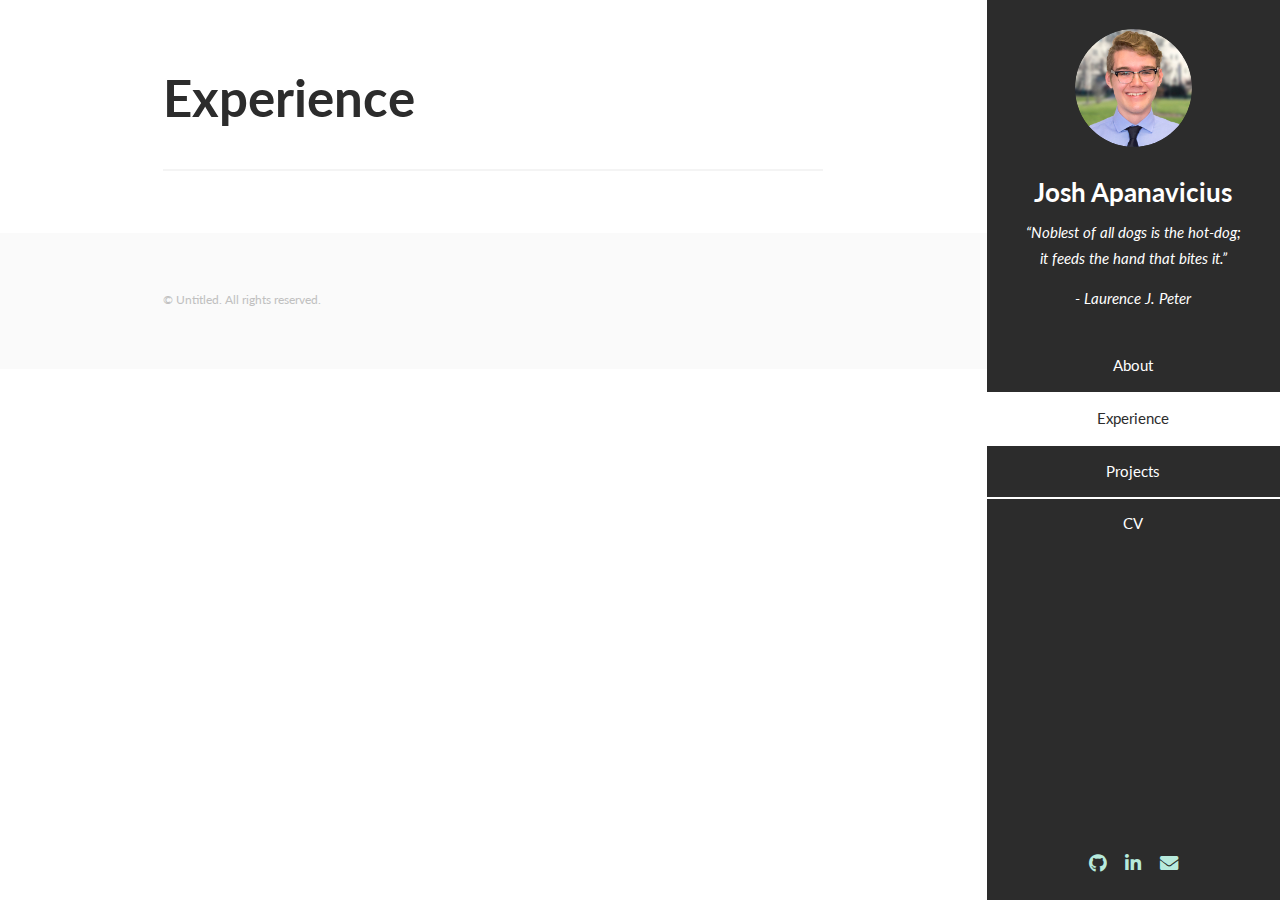
==== commit e32af48c: "Updated links and colors in nav." ====
--- a/experience.html
+++ b/experience.html
@@ -10,6 +10,7 @@
 		<meta charset="utf-8" />
 		<meta name="viewport" content="width=device-width, initial-scale=1, user-scalable=no" />
 		<link rel="stylesheet" href="assets/css/main.css" />
+		<link rel="icon" href="images/josh.jpg">
 	</head>
 	<body class="is-preload">
 
@@ -18,9 +19,10 @@
 				<header>
 					<span class="image avatar"><img src="images/josh.jpg" alt="" /></span>
 					<h1 id="logo"><a href="#">Josh Apanavicius</a></h1>
-					<p>“Noblest of all dogs is the hot-dog; <br>
+					<p style="color:white;">“Noblest of all dogs is the hot-dog; <br>
 						it feeds the hand that bites it.”</p>
-					<p><em>- Laurence J. Peter</em></p>
+
+					<p style="color:white;"><em>- Laurence J. Peter</em></p>
 				</header>
 				<nav id="nav">
 					<ul>
@@ -50,6 +52,7 @@
 					            <div class="container">
 									<header class="major">
 										<h2>Experience</h2>
+										<hr>
 									</header>
 					                <div class="features">
 
@@ -62,13 +65,13 @@
 					</div>
 
 				<!-- Footer -->
-					<!-- <section id="footer">
+					<section id="footer">
 						<div class="container">
 							<ul class="copyright">
 								<li>&copy; Untitled. All rights reserved.</li>
 							</ul>
 						</div>
-					</section> -->
+					</section>
 
 			</div>
 
--- a/assets/css/main.css
+++ b/assets/css/main.css
@@ -2789,7 +2789,8 @@
 			}
 
 				#header > nav ul li {
-					border-top: solid 2px #5ccfb1;
+					/* border-top: solid 2px #5ccfb1; */
+					border-top: solid 2px #fff;
 					display: block;
 					padding: 0;
 				}
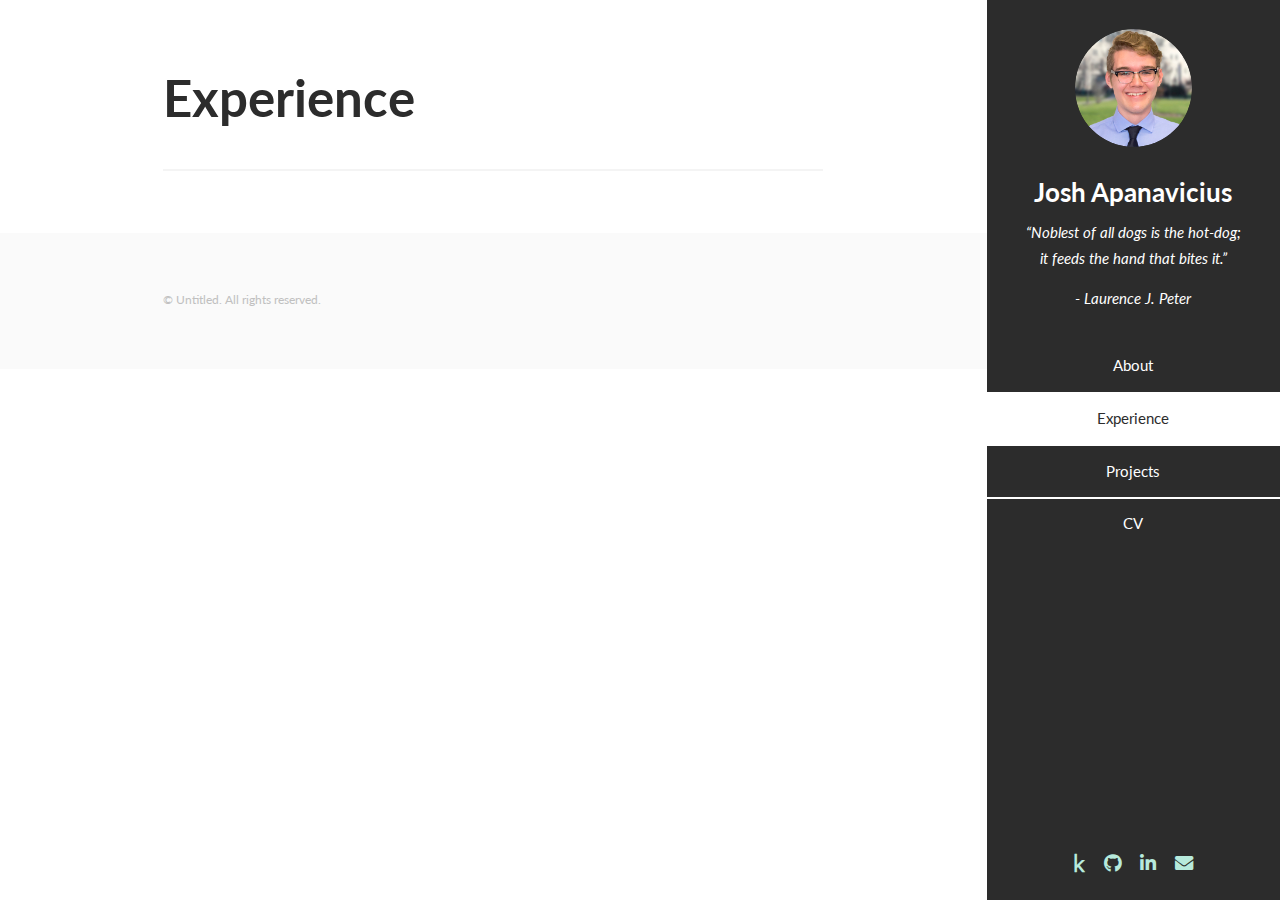
==== commit 18a74ee5: "Added Kaggle links to footers." ====
--- a/experience.html
+++ b/experience.html
@@ -34,6 +34,7 @@
 				</nav>
 				<footer>
 					<ul class="icons">
+						<li><a href="https://www.kaggle.com/japanavi" target="_blank" class="icon brands fa-kaggle"><span class="label">Kaggle</span></a></li>
 						<li><a href="https://github.com/japanavi" class="icon brands fa-github"><span class="label">Github</span></a></li>
 						<li><a href="https://www.linkedin.com/in/joshua-apanavicius/" class="icon brands fa-linkedin-in"><span class="label">LinkedIn</span></a></li>
 						<li><a href="mailto: apanavicius.josh146@gmail.com" class="icon solid fa-envelope"><span class="label">Email</span></a></li>
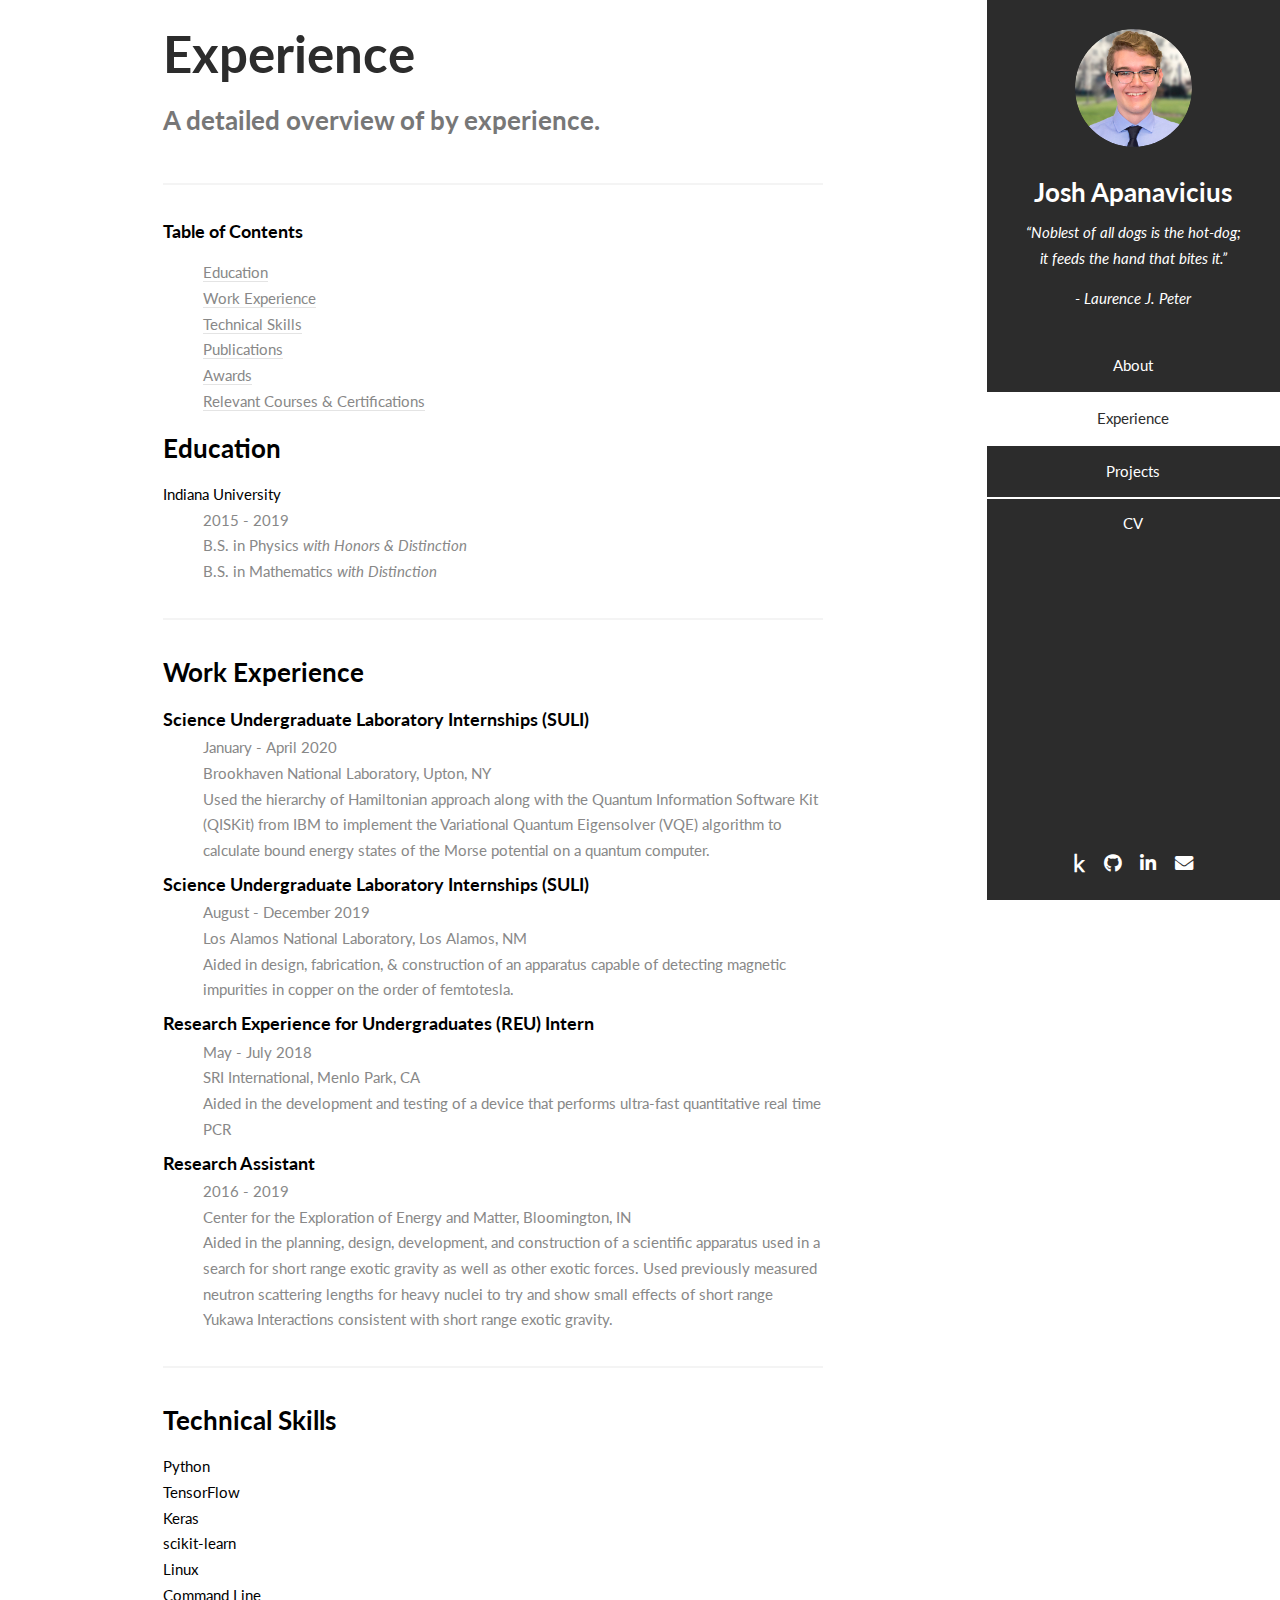
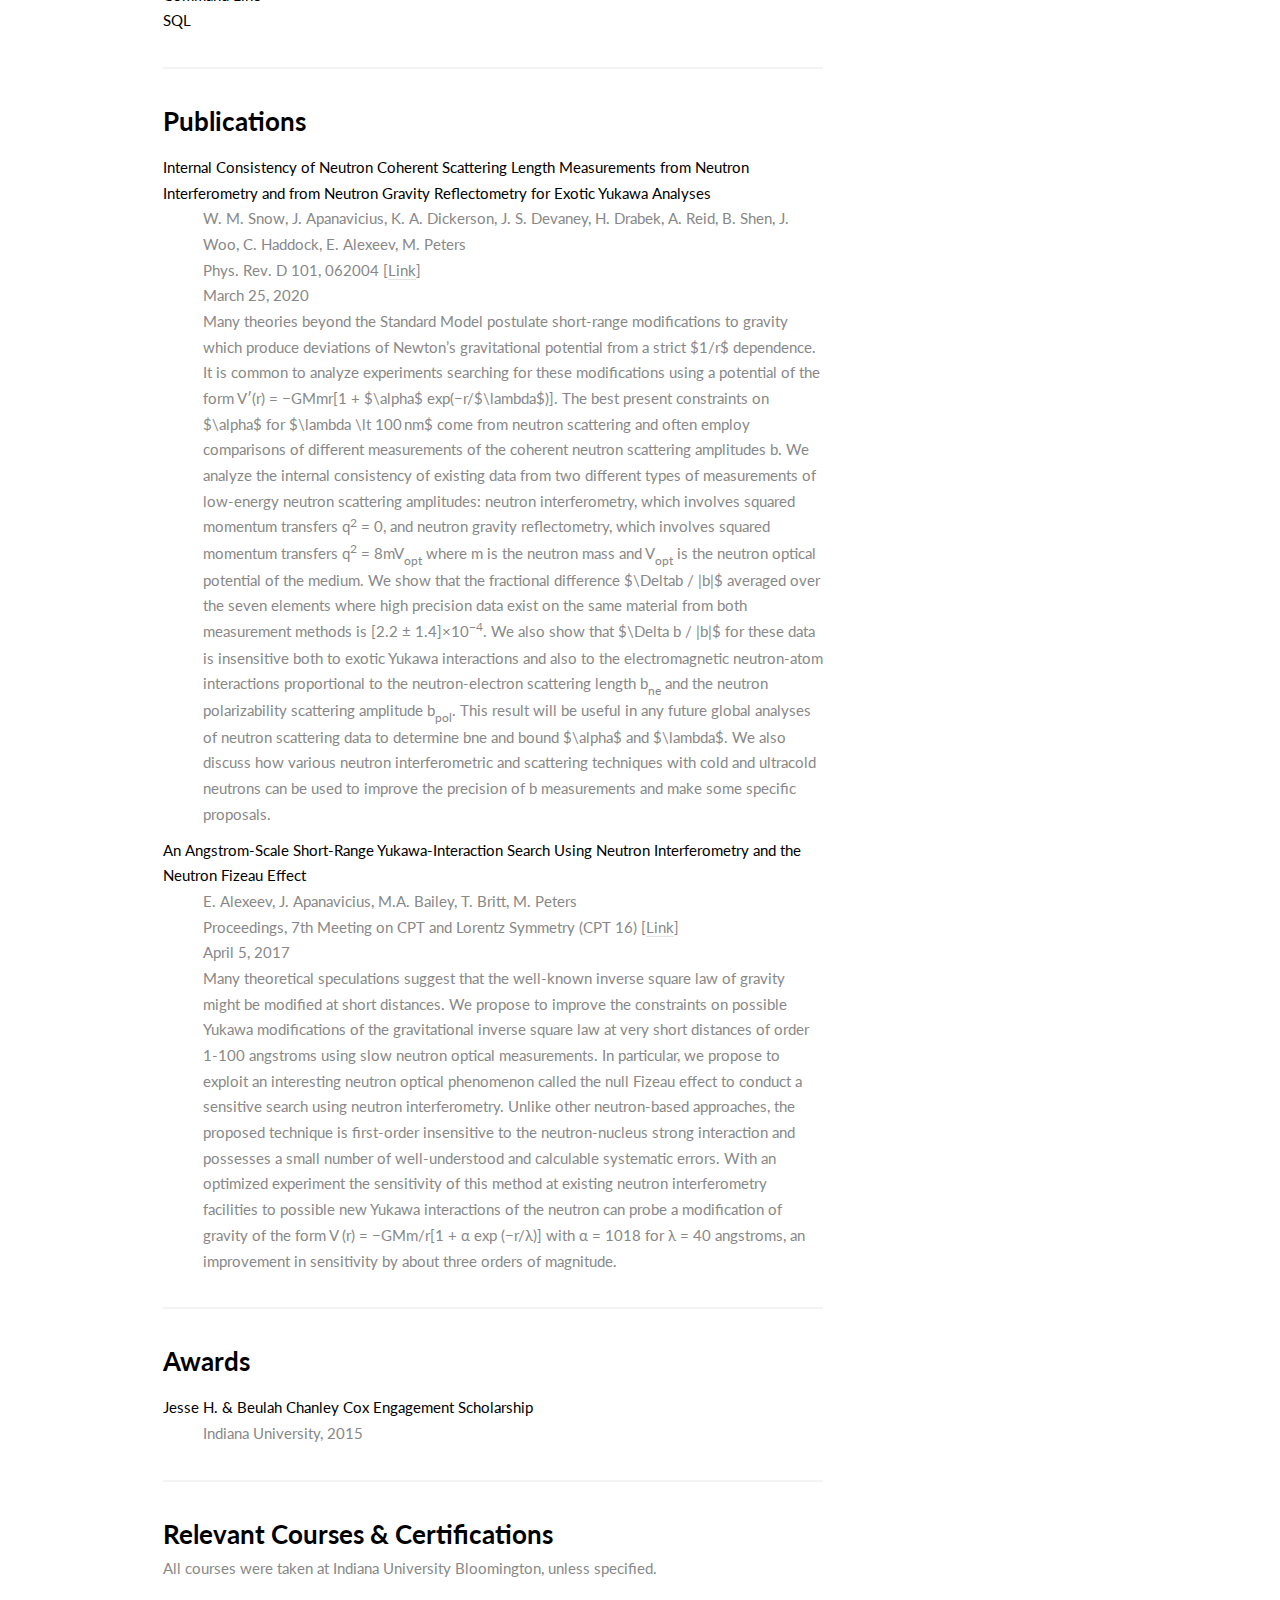
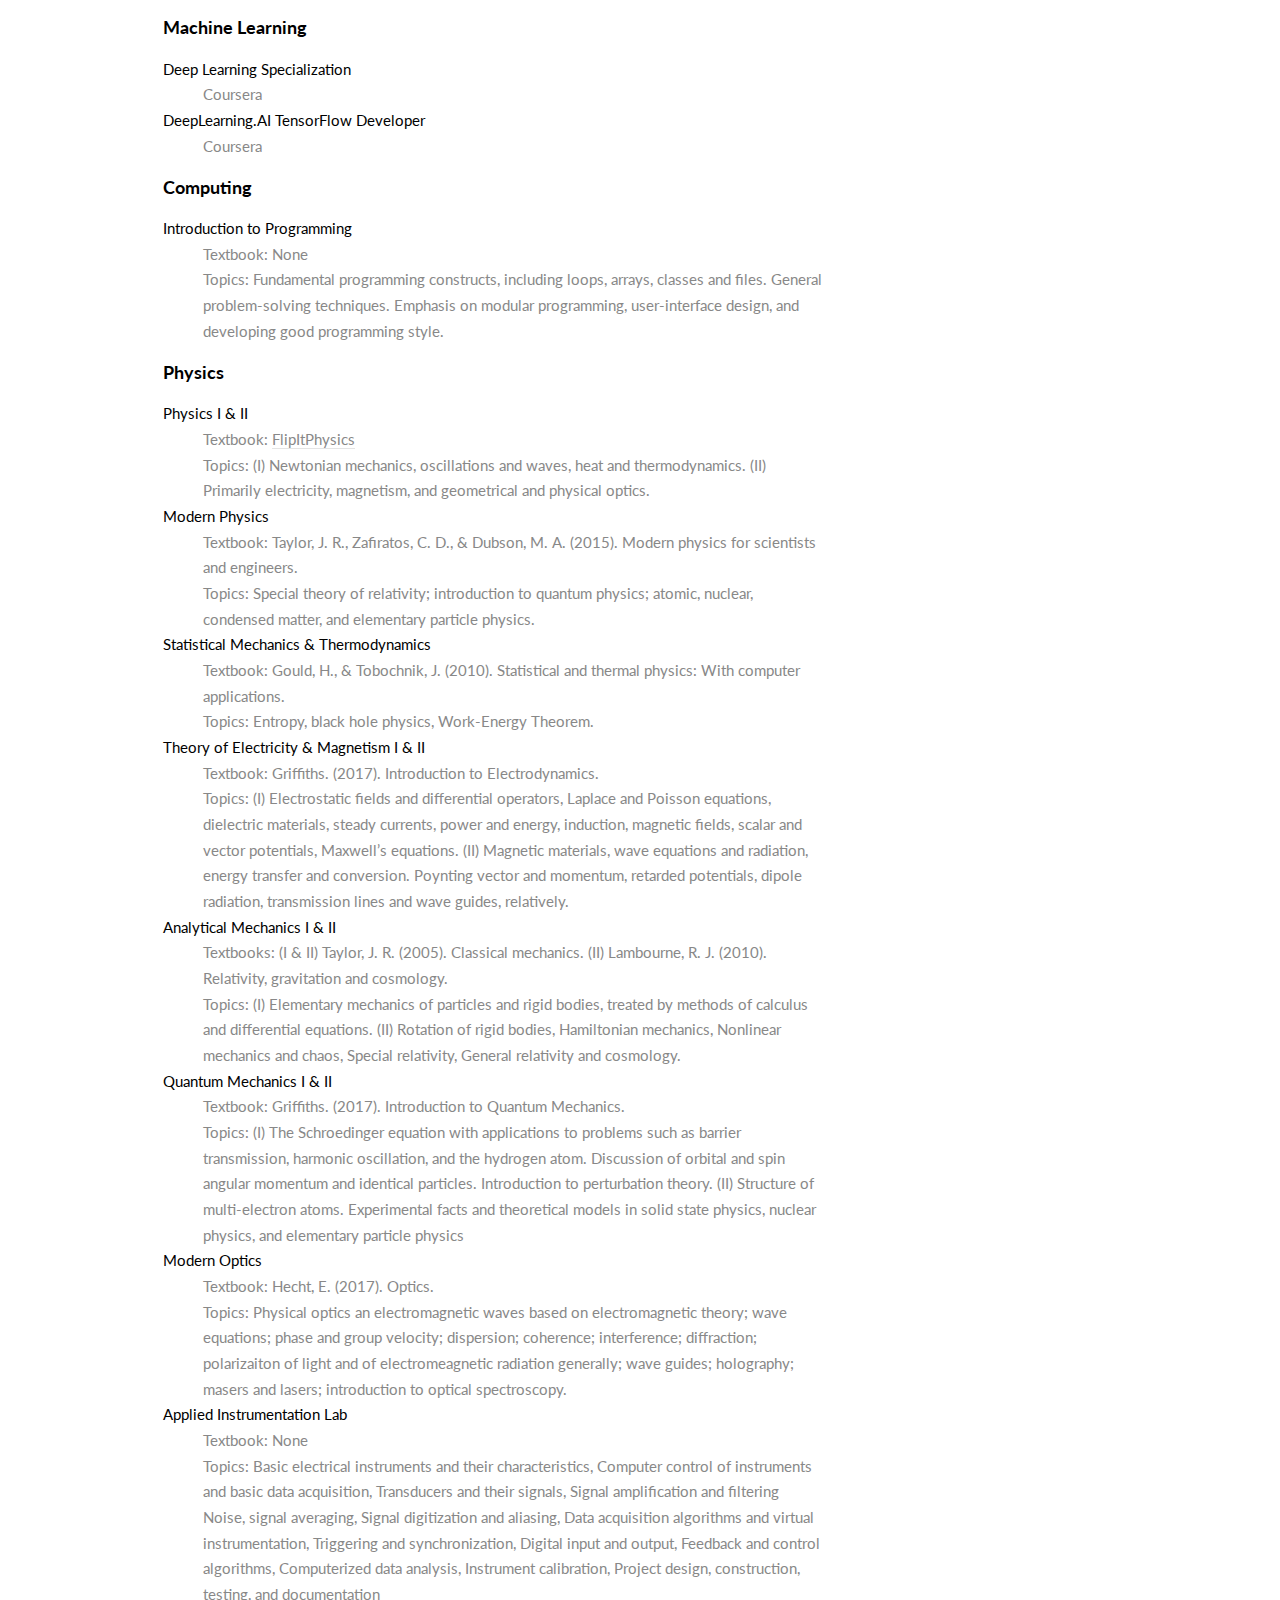
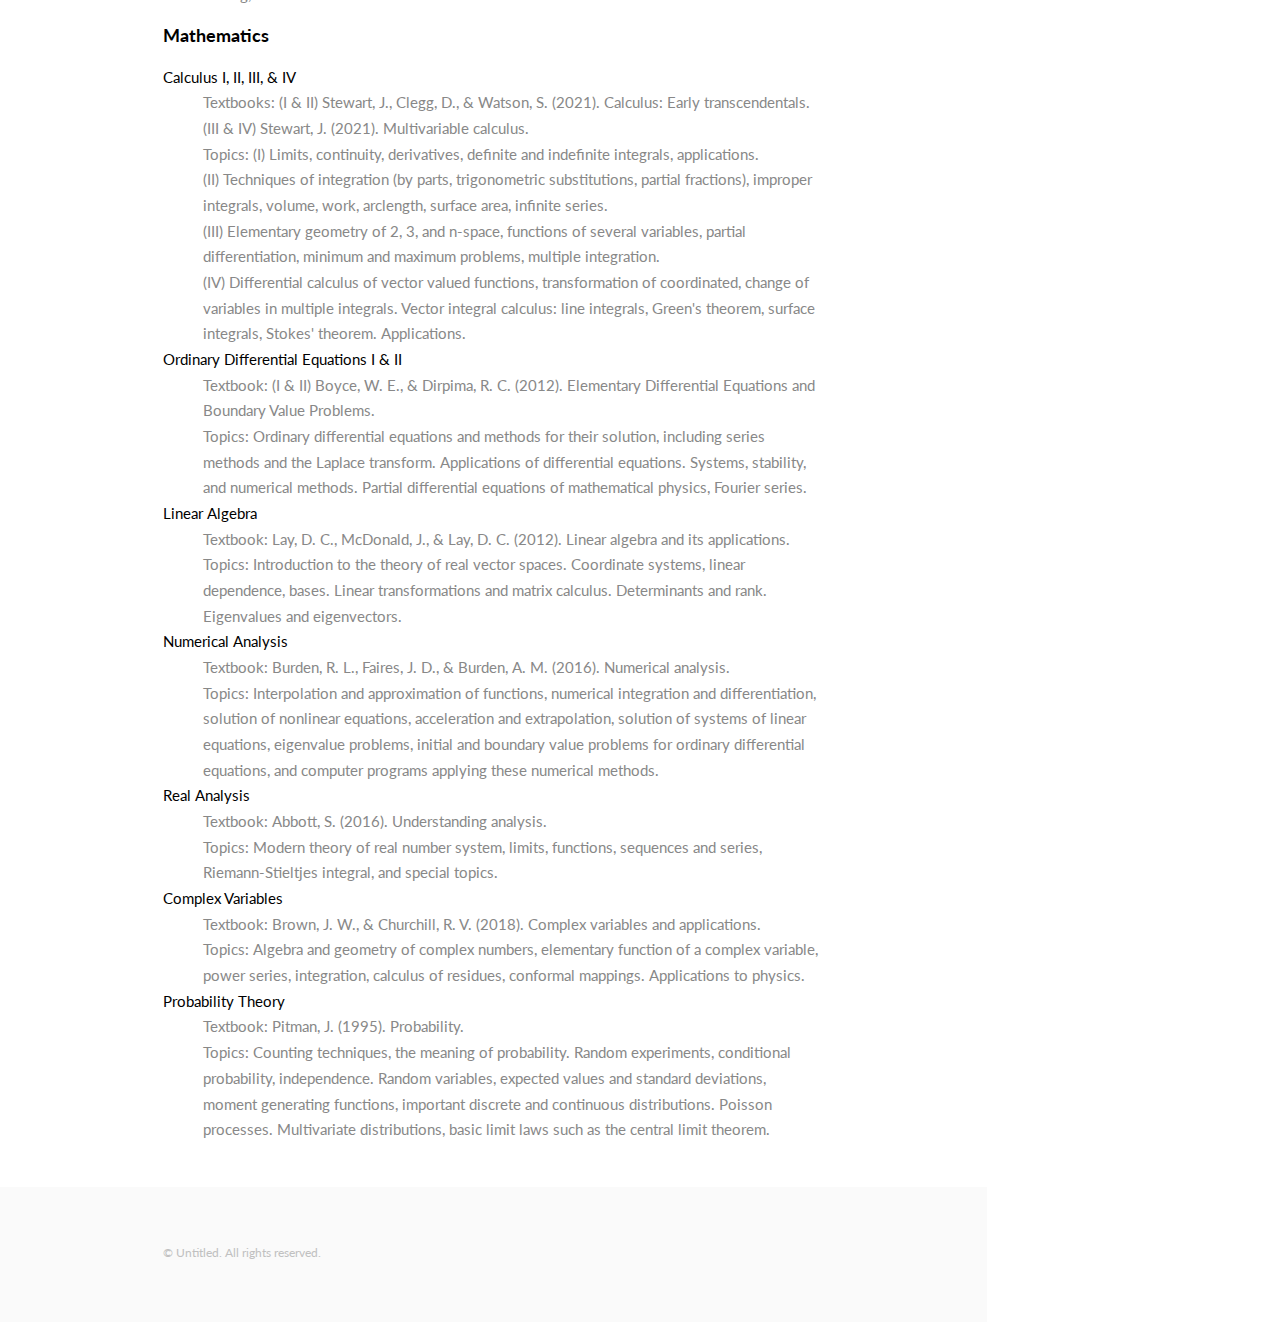
==== commit d09d4f2d: "Updated CV, added content to Experience page, changed colors in main.css" ====
--- a/experience.html
+++ b/experience.html
@@ -1,11 +1,8 @@
 <!DOCTYPE HTML>
 <html>
 	<head>
-		<!-- <style>
-		a:hover {
-  			background-color: grey;
-		}
-		</style> -->
+		<script type="text/javascript" src="https://www.maths.nottingham.ac.uk/plp/pmadw/LaTeXMathML.js">
+  		</script>
 		<title>Experience</title>
 		<meta charset="utf-8" />
 		<meta name="viewport" content="width=device-width, initial-scale=1, user-scalable=no" />
@@ -53,9 +50,206 @@
 					            <div class="container">
 									<header class="major">
 										<h2>Experience</h2>
-										<hr>
+										<p>A detailed overview of by experience.</p>
+										<hr>
+										<style>
+										h3, h4 {
+											margin-bottom: 0.1em;
+										}
+										</style>
 									</header>
+									<nav class="toc">
+										<h4>Table of Contents</h4>
+										<dl>
+											<dd><a href="#education">Education</a></dd>
+											<dd><a href="#work-experience">Work Experience</a></dd>
+											<dd><a href="#technical-skills">Technical Skills</a></dd>
+											<dd><a href="#publications">Publications</a></dd>
+											<dd><a href="#awards">Awards</a></dd>
+											<dd><a href="#courses">Relevant Courses & Certifications</a></dd>
+										</dl>
+									</nav>
 					                <div class="features">
+										<section id="education">
+										<h3>Education</h3>
+										<dl>
+											<dt>Indiana University</dt>
+											<dd>2015 - 2019</dd>
+											<dd>B.S. in Physics <em>with Honors & Distinction</em></dd>
+											<dd>B.S. in Mathematics <i>with Distinction</i></dd>
+											</p>
+										</dl>
+										</section>
+
+										<hr>
+
+										<section id="work-experience">
+										<h3>Work Experience</h3>
+										<dl>
+											<dt><h4>Science Undergraduate Laboratory Internships (SULI)</h4></dt>
+											<dd>January - April 2020</dd>
+											<dd>Brookhaven National Laboratory, Upton, NY</dd>
+											<dd style="margin-bottom: 0.5em;">Used the hierarchy of Hamiltonian approach along with the Quantum Information Software Kit (QISKit) from IBM to implement the Variational Quantum Eigensolver (VQE) algorithm to calculate bound energy states of the Morse potential on a quantum computer.</dd>
+
+											<dt><h4>Science Undergraduate Laboratory Internships (SULI)</h4></dt>
+											<dd>August - December 2019</dd>
+											<dd>Los Alamos National Laboratory, Los Alamos, NM</dd>
+											<dd style="margin-bottom: 0.5em;">Aided in design, fabrication, & construction of an apparatus capable of detecting magnetic impurities in copper on the order of femtotesla.</dd>
+
+											<dt><h4>Research Experience for Undergraduates (REU) Intern</h4></dt>
+											<dd>May - July 2018</dd>
+											<dd>SRI International, Menlo Park, CA</dd>
+											<dd style="margin-bottom: 0.5em;">Aided in the development and testing of a device that performs ultra-fast quantitative real time PCR</dd>
+
+											<dt><h4>Research Assistant</h4></dt>
+											<dd>2016 - 2019</dd>
+											<dd>Center for the Exploration of Energy and Matter, Bloomington, IN</dd>
+											<dd style="margin-bottom: 0.5em;">Aided in the planning, design, development, and construction of a scientific apparatus used in a search for short range exotic gravity as well as other exotic forces. Used previously measured neutron scattering lengths for heavy nuclei to try and show small effects of short range Yukawa Interactions consistent with short range exotic gravity.</dd>
+
+										</dl>
+										</section>
+
+										<hr>
+
+										<section id="technical-skills">
+										<h3>Technical Skills</h3>
+										<dl>
+											<dt>Python</dt>
+											<dt>TensorFlow</dt>
+											<dt>Keras</dt>
+											<dt>scikit-learn</dt>
+											<dt>Linux</dt>
+											<dt>Command Line</dt>
+											<dt>SQL</dt>
+										</dl>
+										</section>
+
+										<hr>
+
+										<section id="publications">
+										<h3>Publications</h3>
+										<dl>
+										<dt>Internal Consistency of Neutron Coherent Scattering Length Measurements from Neutron Interferometry and from Neutron Gravity Reflectometry for Exotic Yukawa Analyses</dt>
+										<dd>W. M. Snow, J. Apanavicius, K. A. Dickerson, J. S. Devaney, H. Drabek, A. Reid, B. Shen, J. Woo, C. Haddock, E. Alexeev, M. Peters</dd>
+										<dd>Phys. Rev. D 101, 062004 [<a href="https://journals.aps.org/prd/abstract/10.1103/PhysRevD.101.062004" target="_blank">Link</a>]</dd>
+										<dd>March 25, 2020</dd>
+										<dd style="margin-bottom: 0.7em;">
+											Many theories beyond the Standard Model postulate short-range modifications to gravity which produce deviations of Newton’s gravitational potential from a strict $1/r$ dependence. It is common to analyze experiments searching for these modifications using a potential of the form V′(r) = −GMmr[1 + $\alpha$ exp(−r/$\lambda$)]. The best present constraints on $\alpha$ for $\lambda \lt 100 nm$ come from neutron scattering and often employ comparisons of different measurements of the coherent neutron scattering amplitudes b. We analyze the internal consistency of existing data from two different types of measurements of low-energy neutron scattering amplitudes: neutron interferometry, which involves squared momentum transfers q<sup>2</sup> = 0, and neutron gravity reflectometry, which involves squared momentum transfers q<sup>2</sup> = 8mV<sub>opt</sub> where m is the neutron mass and V<sub>opt</sub> is the neutron optical potential of the medium. We show that the fractional difference $\Deltab / |b|$ averaged over the seven elements where high precision data exist on the same material from both measurement methods is [2.2 ± 1.4]×10<sup>−4</sup>. We also show that $\Delta b / |b|$ for these data is insensitive both to exotic Yukawa interactions and also to the electromagnetic neutron-atom interactions proportional to the neutron-electron scattering length b<sub>ne</sub> and the neutron polarizability scattering amplitude b<sub>pol</sub>. This result will be useful in any future global analyses of neutron scattering data to determine bne and bound $\alpha$ and $\lambda$. We also discuss how various neutron interferometric and scattering techniques with cold and ultracold neutrons can be used to improve the precision of b measurements and make some specific proposals.
+										</dd>
+
+										<dt>An Angstrom-Scale Short-Range Yukawa-Interaction Search Using Neutron Interferometry and the Neutron Fizeau Effect</dt>
+										<dd>E. Alexeev, J. Apanavicius, M.A. Bailey, T. Britt, M. Peters</dd>
+										<dd>Proceedings, 7th Meeting on CPT and Lorentz Symmetry (CPT 16) [<a href="https://www.worldscientific.com/doi/abs/10.1142/9789813148505_0071" target="_blank">Link</a>]</dd>
+										<dd>April 5, 2017</dd>
+										<dd>
+											Many theoretical speculations suggest that the well-known inverse square law of gravity might be modified at short distances. We propose to improve the constraints on possible Yukawa modifications of the gravitational inverse square law at very short distances of order 1-100 angstroms using slow neutron optical measurements. In particular, we propose to exploit an interesting neutron optical phenomenon called the null Fizeau effect to conduct a sensitive search using neutron interferometry. Unlike other neutron-based approaches, the proposed technique is first-order insensitive to the neutron-nucleus strong interaction and possesses a small number of well-understood and calculable systematic errors. With an optimized experiment the sensitivity of this method at existing neutron interferometry facilities to possible new Yukawa interactions of the neutron can probe a modification of gravity of the form V (r) = −GMm/r[1 + α exp (−r/λ)] with α = 1018 for λ = 40 angstroms, an improvement in sensitivity by about three orders of magnitude.
+										</dd>
+										</dl>
+										</section>
+
+										<hr>
+
+										<section id="awards">
+										<h3>Awards</h3>
+										<dl>
+											<dt>Jesse H. & Beulah Chanley Cox Engagement Scholarship</dt>
+											<dd>Indiana University, 2015</dd>
+										</dl>
+										</section>
+
+										<hr>
+
+										<section id="courses">
+										<h3>Relevant Courses & Certifications</h3>
+										<p>All courses were taken at Indiana University Bloomington, unless specified.</p>
+										<h4>Machine Learning</h4>
+										<dl>
+											<dt>Deep Learning Specialization</dt>
+											<dd>Coursera</dd>
+											<dt>DeepLearning.AI TensorFlow Developer</dt>
+											<dd>Coursera</dd>
+										</dl>
+
+										<h4>Computing</h4>
+										<dl>
+											<dt>Introduction to Programming</dt>
+											<dd>Textbook: None</dd>
+											<dd>Topics: Fundamental programming constructs, including loops, arrays, classes and files. General problem-solving techniques. Emphasis on modular programming, user-interface design, and developing good programming style.</dd>
+										</dl>
+
+										<h4>Physics</h4>
+										<dl>
+											<dt>Physics I & II</dt>
+											<dd>Textbook: <a href="https://www.flipitphysics.com/Content/FlipItPhysics/About/UniversityPhysics-TOC.html" target="_blank">FlipItPhysics</a></dd>
+											<dd>Topics: (I) Newtonian mechanics, oscillations and waves, heat and thermodynamics. (II) Primarily electricity, magnetism, and geometrical and physical optics.</dd>
+
+											<dt>Modern Physics</dt>
+											<dd>Textbook: Taylor, J. R., Zafiratos, C. D., & Dubson, M. A. (2015). Modern physics for scientists and engineers.</dd>
+											<dd>Topics: Special theory of relativity; introduction to quantum physics; atomic, nuclear, condensed matter, and elementary particle physics.</dd>
+
+											<dt>Statistical Mechanics & Thermodynamics</dt>
+											<dd>Textbook: Gould, H., & Tobochnik, J. (2010). Statistical and thermal physics: With computer applications.</dd>
+											<dd>Topics: Entropy, black hole physics, Work-Energy Theorem.</dd>
+
+											<dt>Theory of Electricity & Magnetism I & II</dt>
+											<dd>Textbook: Griffiths. (2017). Introduction to Electrodynamics.</dd>
+											<dd>Topics: (I) Electrostatic fields and differential operators, Laplace and Poisson equations, dielectric materials, steady currents, power and energy, induction, magnetic fields, scalar and vector potentials, Maxwell’s equations.
+											(II) Magnetic materials, wave equations and radiation, energy transfer and conversion. Poynting vector and momentum, retarded potentials, dipole radiation, transmission lines and wave guides, relatively.</dd>
+
+											<dt>Analytical Mechanics I & II</dt>
+											<dd>Textbooks: (I & II) Taylor, J. R. (2005). Classical mechanics.
+											(II) Lambourne, R. J. (2010). Relativity, gravitation and cosmology.</dd>
+											<dd>Topics: (I) Elementary mechanics of particles and rigid bodies, treated by methods of calculus and differential equations.
+											(II) Rotation of rigid bodies, Hamiltonian mechanics, Nonlinear mechanics and chaos, Special relativity, General relativity and cosmology.</dd>
+
+											<dt>Quantum Mechanics I & II</dt>
+											<dd>Textbook: Griffiths. (2017). Introduction to Quantum Mechanics.</dd>
+											<dd>Topics: (I) The Schroedinger equation with applications to problems such as barrier transmission, harmonic oscillation, and the hydrogen atom. Discussion of orbital and spin angular momentum and identical particles. Introduction to perturbation theory. (II) Structure of multi-electron atoms. Experimental facts and theoretical models in solid state physics, nuclear physics, and elementary particle physics</dd>
+
+											<dt>Modern Optics</dt>
+											<dd>Textbook: Hecht, E. (2017). Optics.</dd>
+											<dd>Topics: Physical optics an electromagnetic waves based on electromagnetic theory; wave equations; phase and group velocity; dispersion; coherence; interference; diffraction; polarizaiton of light and of electromeagnetic radiation generally; wave guides; holography; masers and lasers; introduction to optical spectroscopy.</dd>
+
+											<dt>Applied Instrumentation Lab</dt>
+											<dd>Textbook: None</dd>
+											<dd>Topics: Basic electrical instruments and their characteristics, Computer control of instruments and basic data acquisition, Transducers and their signals, Signal amplification and filtering Noise, signal averaging, Signal digitization and aliasing, Data acquisition algorithms and virtual instrumentation, Triggering and synchronization, Digital input and output, Feedback and control algorithms, Computerized data analysis, Instrument calibration, Project design, construction, testing, and documentation</dd>
+									  	</dl>
+
+										<h4>Mathematics</h4>
+										<dl>
+											<dt>Calculus I, II, III, & IV</dt>
+											<dd>Textbooks: (I & II) Stewart, J., Clegg, D., & Watson, S. (2021). Calculus: Early transcendentals. (III & IV) Stewart, J. (2021). Multivariable calculus.</dd>
+											<dd>Topics:
+												(I) Limits, continuity, derivatives, definite and indefinite integrals, applications.<br>
+												(II) Techniques of integration (by parts, trigonometric substitutions, partial fractions), improper integrals, volume, work, arclength, surface area, infinite series.<br>
+												(III) Elementary geometry of 2, 3, and n-space, functions of several variables, partial differentiation, minimum and maximum problems, multiple integration.<br>
+												(IV) Differential calculus of vector valued functions, transformation of coordinated, change of variables in multiple integrals. Vector integral calculus: line integrals, Green's theorem, surface integrals, Stokes' theorem. Applications.</dd>
+
+											<dt>Ordinary Differential Equations I & II</dt>
+											<dd>Textbook: (I & II) Boyce, W. E., & Dirpima, R. C. (2012). Elementary Differential Equations and Boundary Value Problems.</dd>
+											<dd>Topics: Ordinary differential equations and methods for their solution, including series methods and the Laplace transform. Applications of differential equations. Systems, stability, and numerical methods. Partial differential equations of mathematical physics, Fourier series. </dd>
+
+											<dt>Linear Algebra</dt>
+											<dd>Textbook: Lay, D. C., McDonald, J., & Lay, D. C. (2012). Linear algebra and its applications.</dd>
+											<dd>Topics: Introduction to the theory of real vector spaces. Coordinate systems, linear dependence, bases. Linear transformations and matrix calculus. Determinants and rank. Eigenvalues and eigenvectors.</dd>
+
+											<dt>Numerical Analysis</dt>
+											<dd>Textbook: Burden, R. L., Faires, J. D., & Burden, A. M. (2016). Numerical analysis.</dd>
+											<dd>Topics: Interpolation and approximation of functions, numerical integration and differentiation, solution of nonlinear equations, acceleration and extrapolation, solution of systems of linear equations, eigenvalue problems, initial and boundary value problems for ordinary differential equations, and computer programs applying these numerical methods.</dd>
+
+											<dt>Real Analysis</dt>
+											<dd>Textbook: Abbott, S. (2016). Understanding analysis.</dd>
+											<dd>Topics: Modern theory of real number system, limits, functions, sequences and series, Riemann-Stieltjes integral, and special topics.</dd>
+
+											<dt>Complex Variables</dt>
+											<dd>Textbook: Brown, J. W., & Churchill, R. V. (2018). Complex variables and applications.</dd>
+											<dd>Topics: Algebra and geometry of complex numbers, elementary function of a complex variable, power series, integration, calculus of residues, conformal mappings. Applications to physics.</dd>
+
+											<dt>Probability Theory</dt>
+											<dd>Textbook: Pitman, J. (1995). Probability.</dd>
+											<dd>Topics: Counting techniques, the meaning of probability. Random experiments, conditional probability, independence. Random variables, expected values and standard deviations, moment generating functions, important discrete and continuous distributions. Poisson processes. Multivariate distributions, basic limit laws such as the central limit theorem.</dd>
+									  	</dl>
+										</section>
 
 					                </div>
 
--- a/assets/css/main.css
+++ b/assets/css/main.css
@@ -23,7 +23,8 @@
 	border: 0;
 	font-size: 100%;
 	font: inherit;
-	vertical-align: baseline;}
+	vertical-align: baseline;
+	scroll-behavior: smooth;}
 
 article, aside, details, figcaption, figure,
 footer, header, hgroup, menu, nav, section {
@@ -134,7 +135,7 @@
 	}
 
 	h1, h2, h3, h4, h5, h6 {
-		color: #777;
+		color: #000;
 		font-weight: 700;
 		line-height: 1em;
 		margin: 0 0 0.5625em 0;
@@ -2200,7 +2201,7 @@
 
 		.image.main {
 			display: block;
-			height: 20em;
+			height: 30em;
 			border-radius: 0;
 		}
 
@@ -2246,7 +2247,21 @@
 				}
 
 	dl {
-		margin: 0 0 2.25em 0;
+		display: block;
+		margin-top: 1em;
+		margin-bottom: 1em;
+		margin-left: 0;
+		margin-right: 0;
+	}
+
+	dt {
+  		display: block;
+		color: black;
+	}
+
+	dd {
+		  display: block;
+		  margin-left: 40px;
 	}
 
 /* Actions */
@@ -2772,7 +2787,7 @@
 			}
 
 				#header > footer .icons li a {
-					color: #b7eadc;
+					color: #fff;
 				}
 
 		#header > nav {
@@ -2837,6 +2852,11 @@
 			border-top: 0;
 		}
 
+		#main > nav > .toc {
+			position:sticky;,
+			align-self: start;
+		}
+
 /* Footer */
 
 	#footer {
@@ -2904,7 +2924,7 @@
 		/* Main */
 
 			#main > section > .container {
-				padding: 4em 0 2em 0;
+				padding: 1em 0 2em 0;
 			}
 
 	}
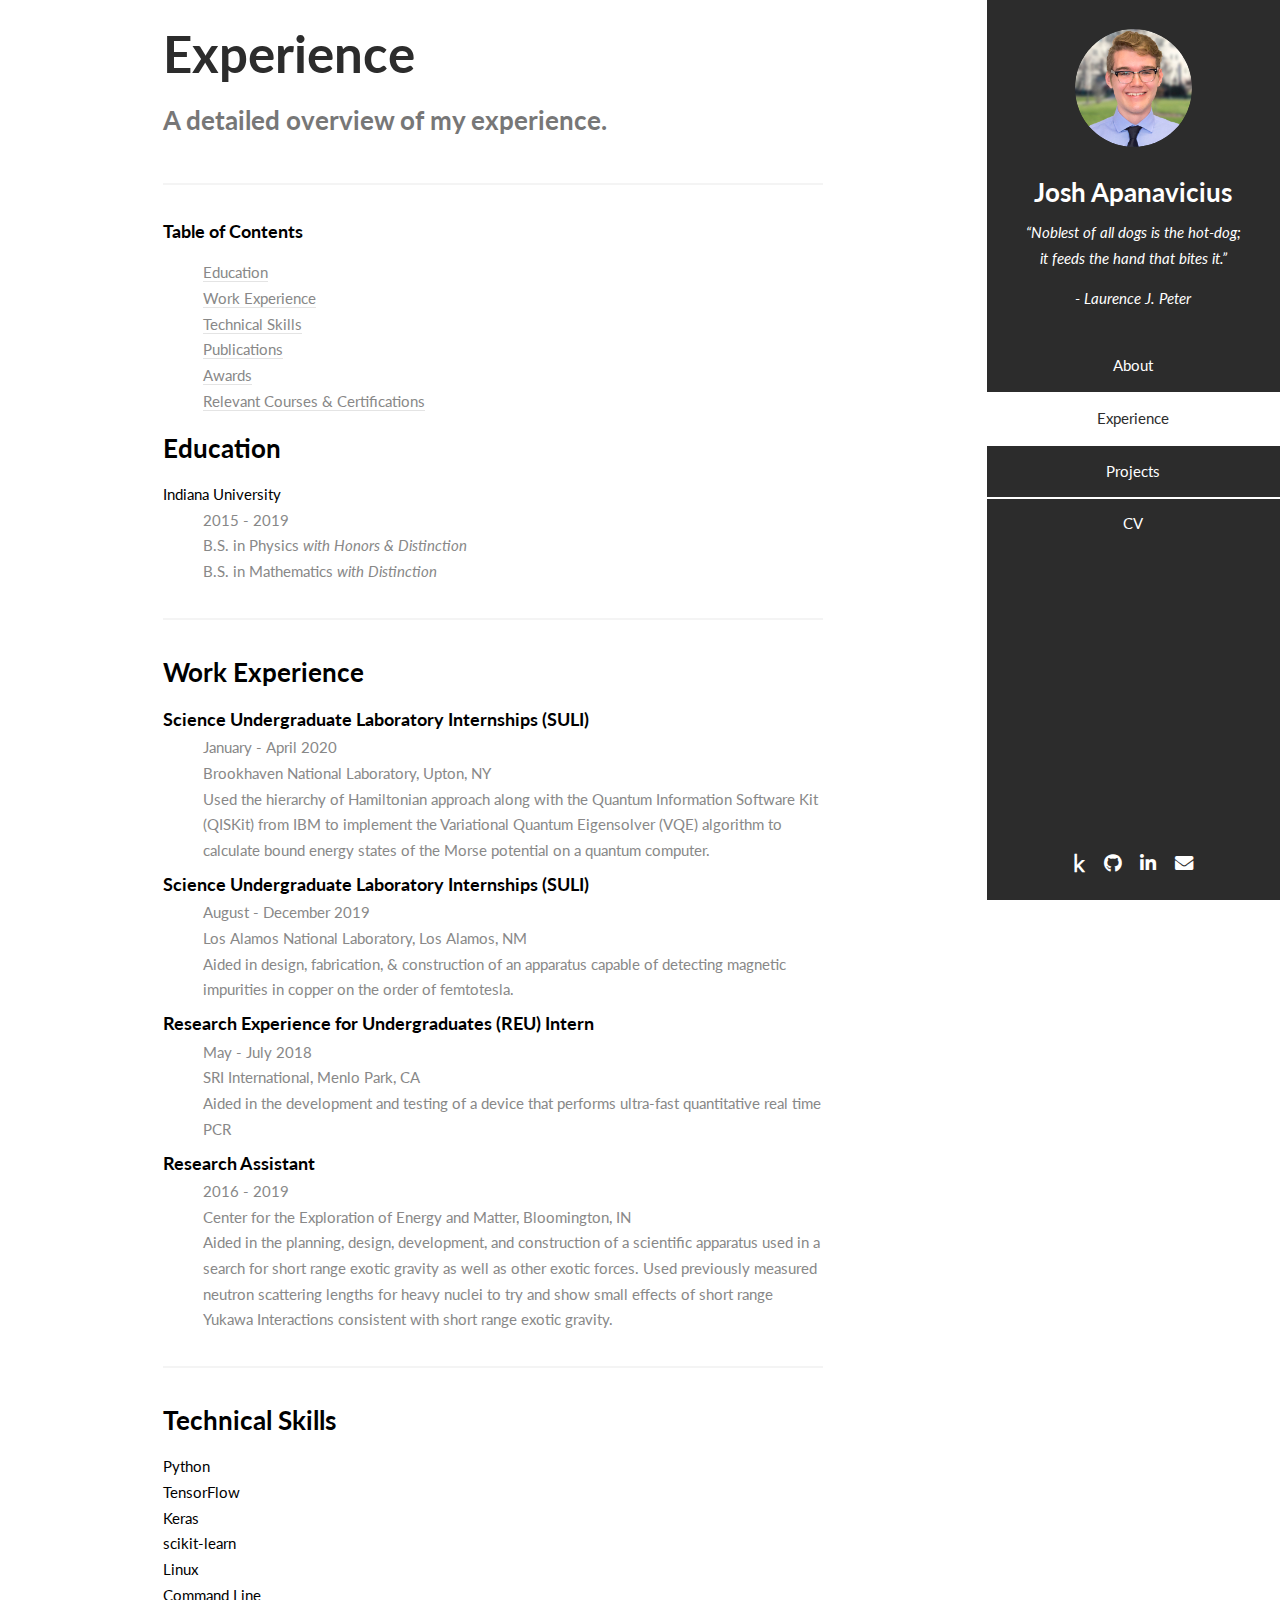
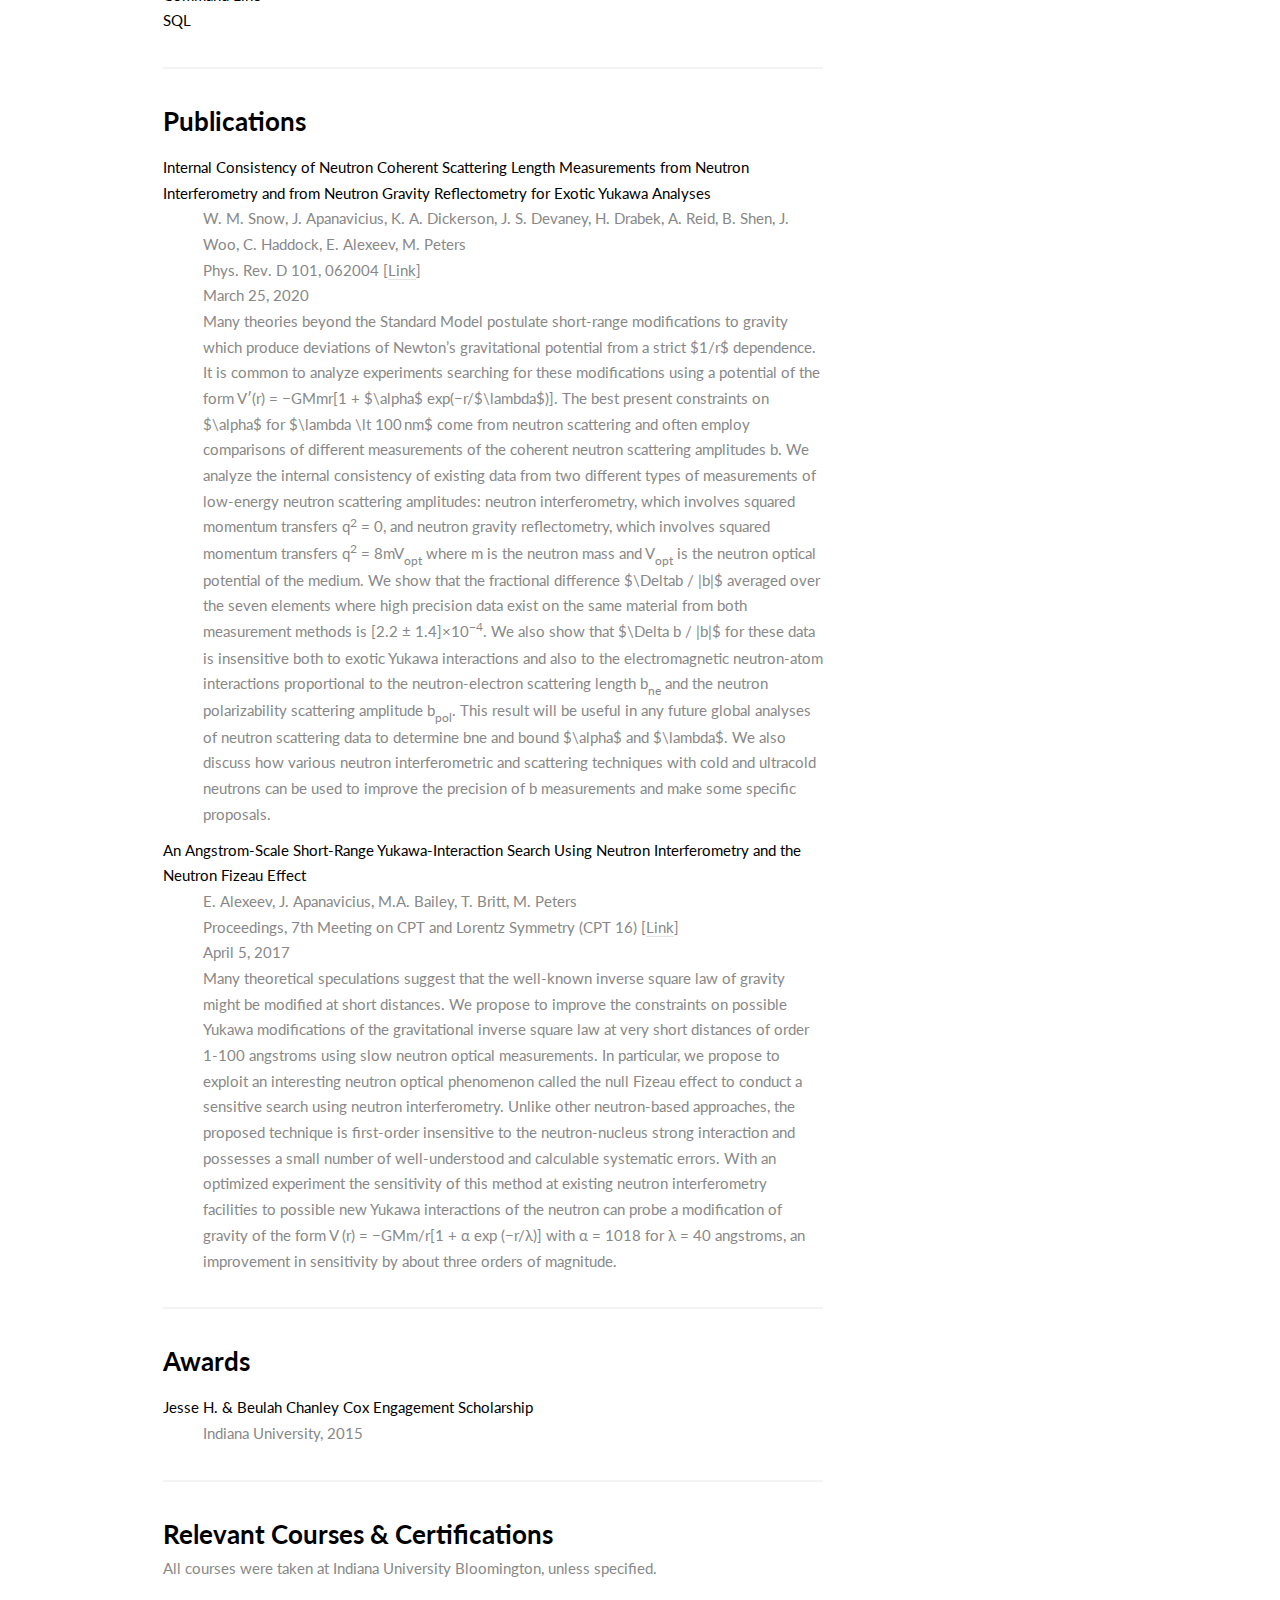
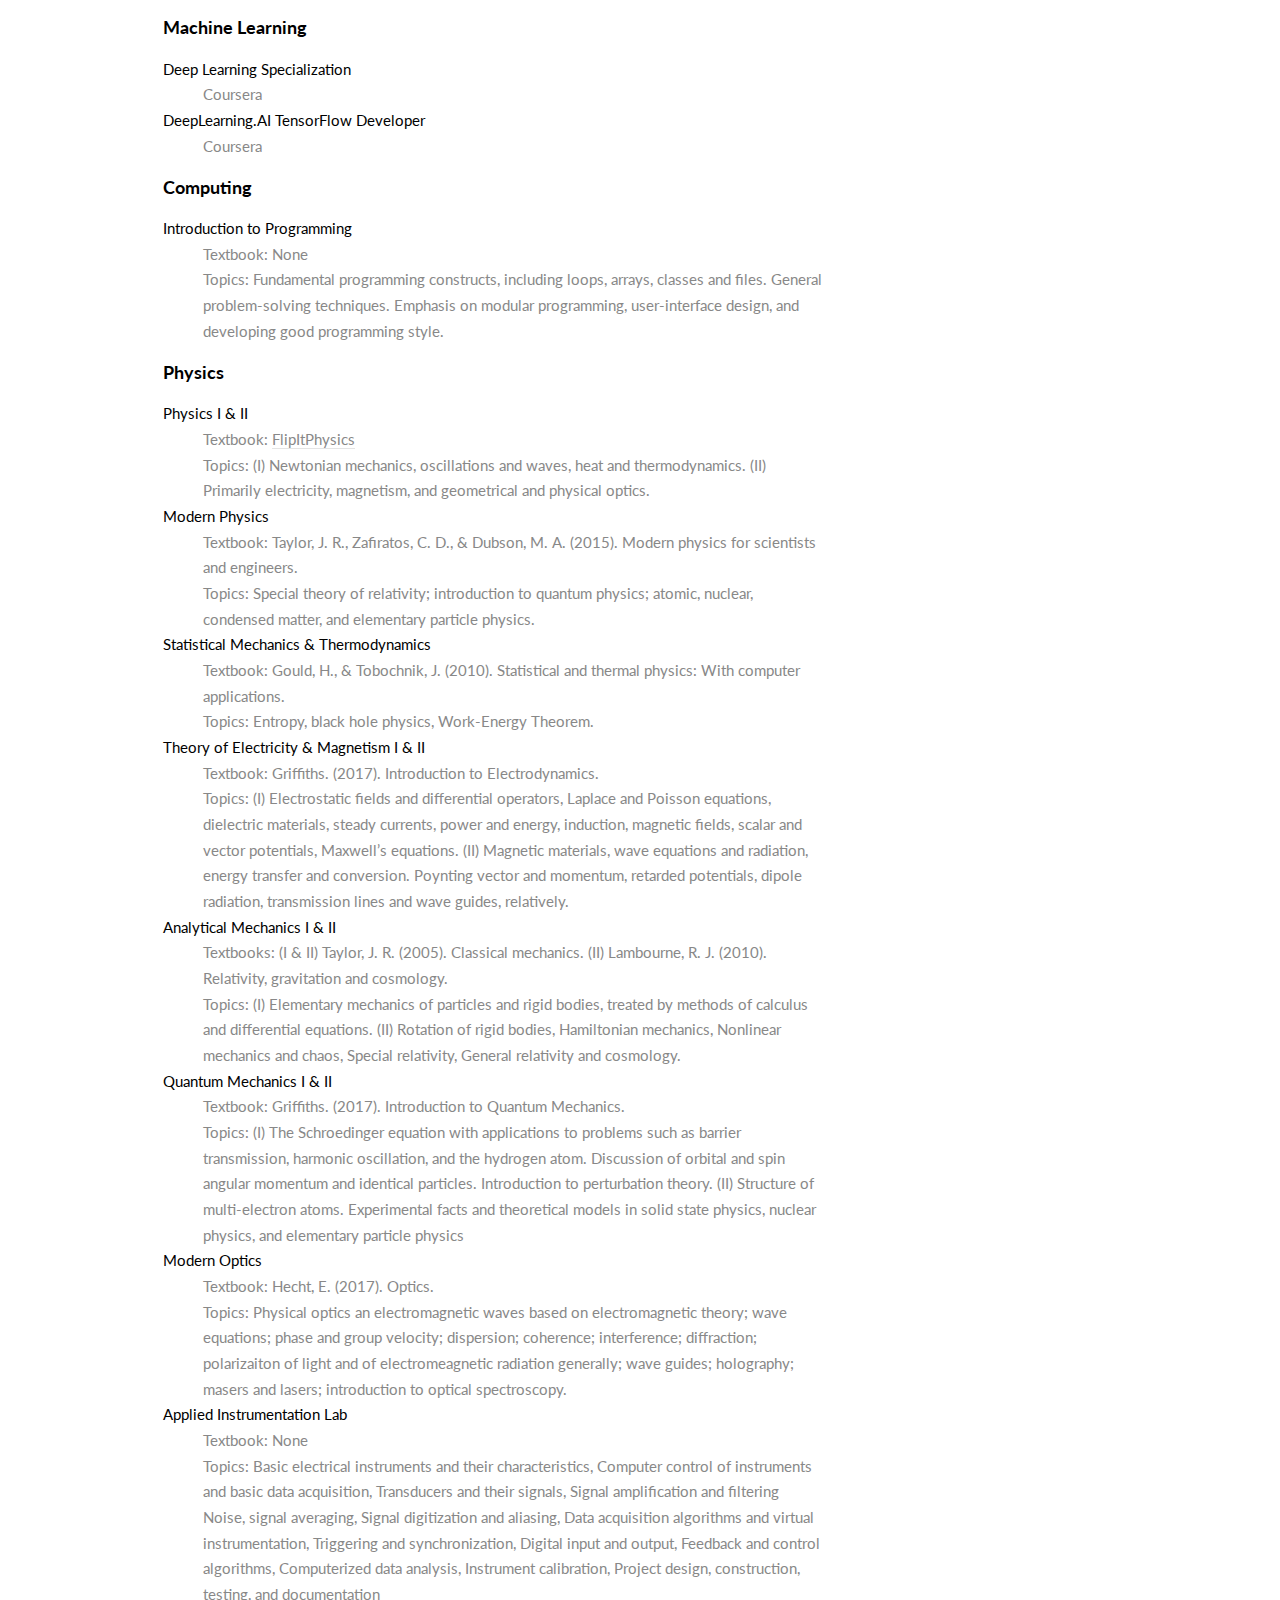
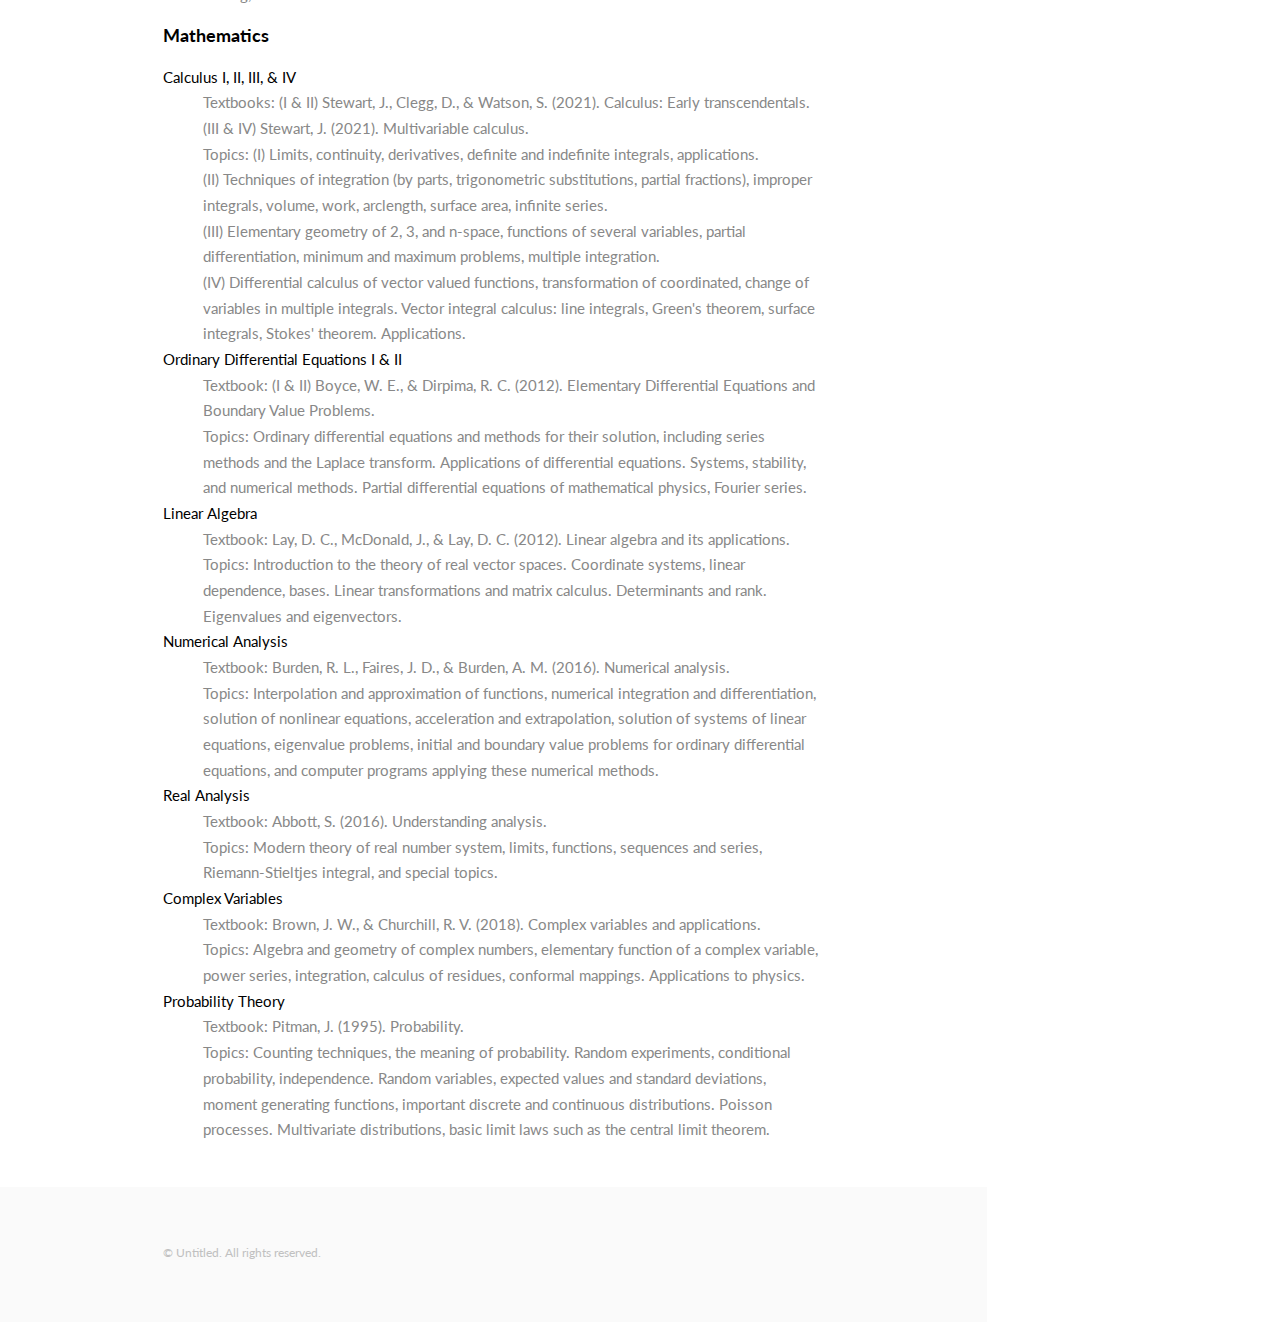
==== commit 03a9762e: "Fixed spelling error." ====
--- a/experience.html
+++ b/experience.html
@@ -50,7 +50,7 @@
 					            <div class="container">
 									<header class="major">
 										<h2>Experience</h2>
-										<p>A detailed overview of by experience.</p>
+										<p>A detailed overview of my experience.</p>
 										<hr>
 										<style>
 										h3, h4 {
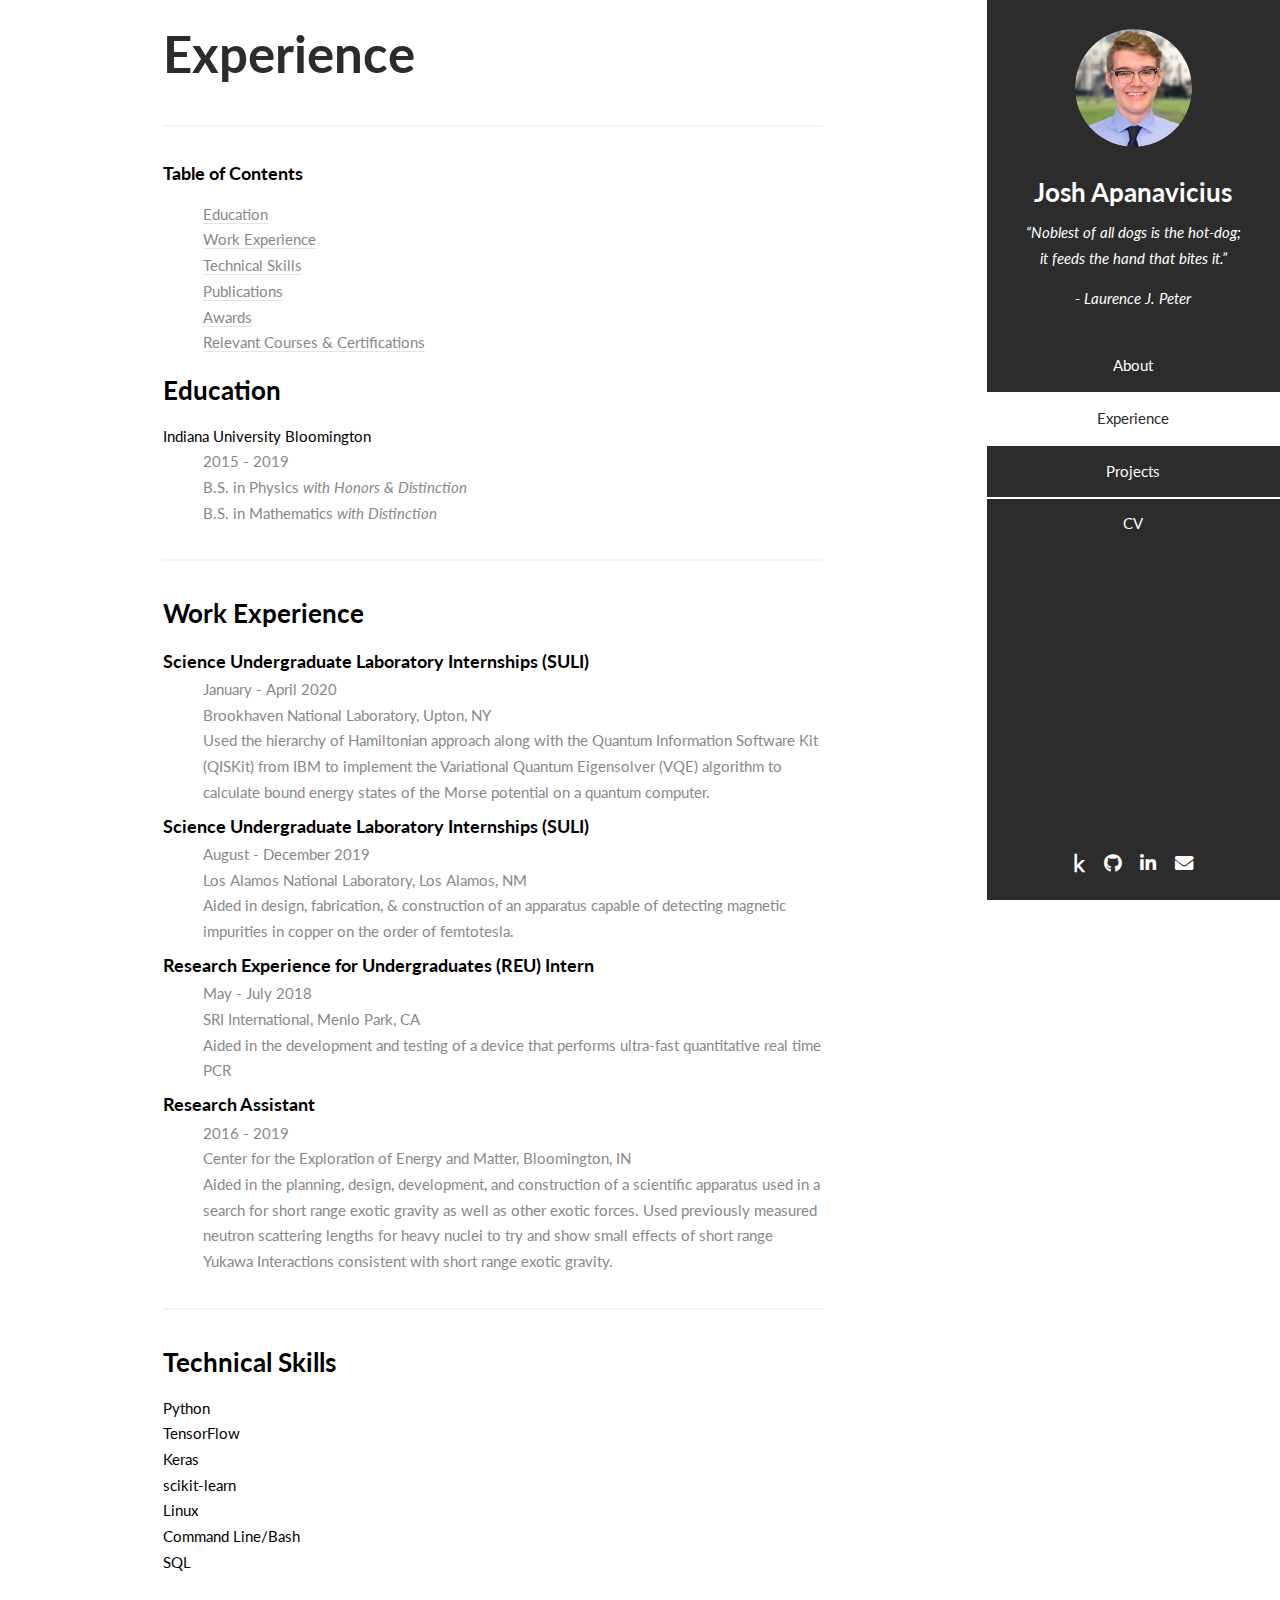
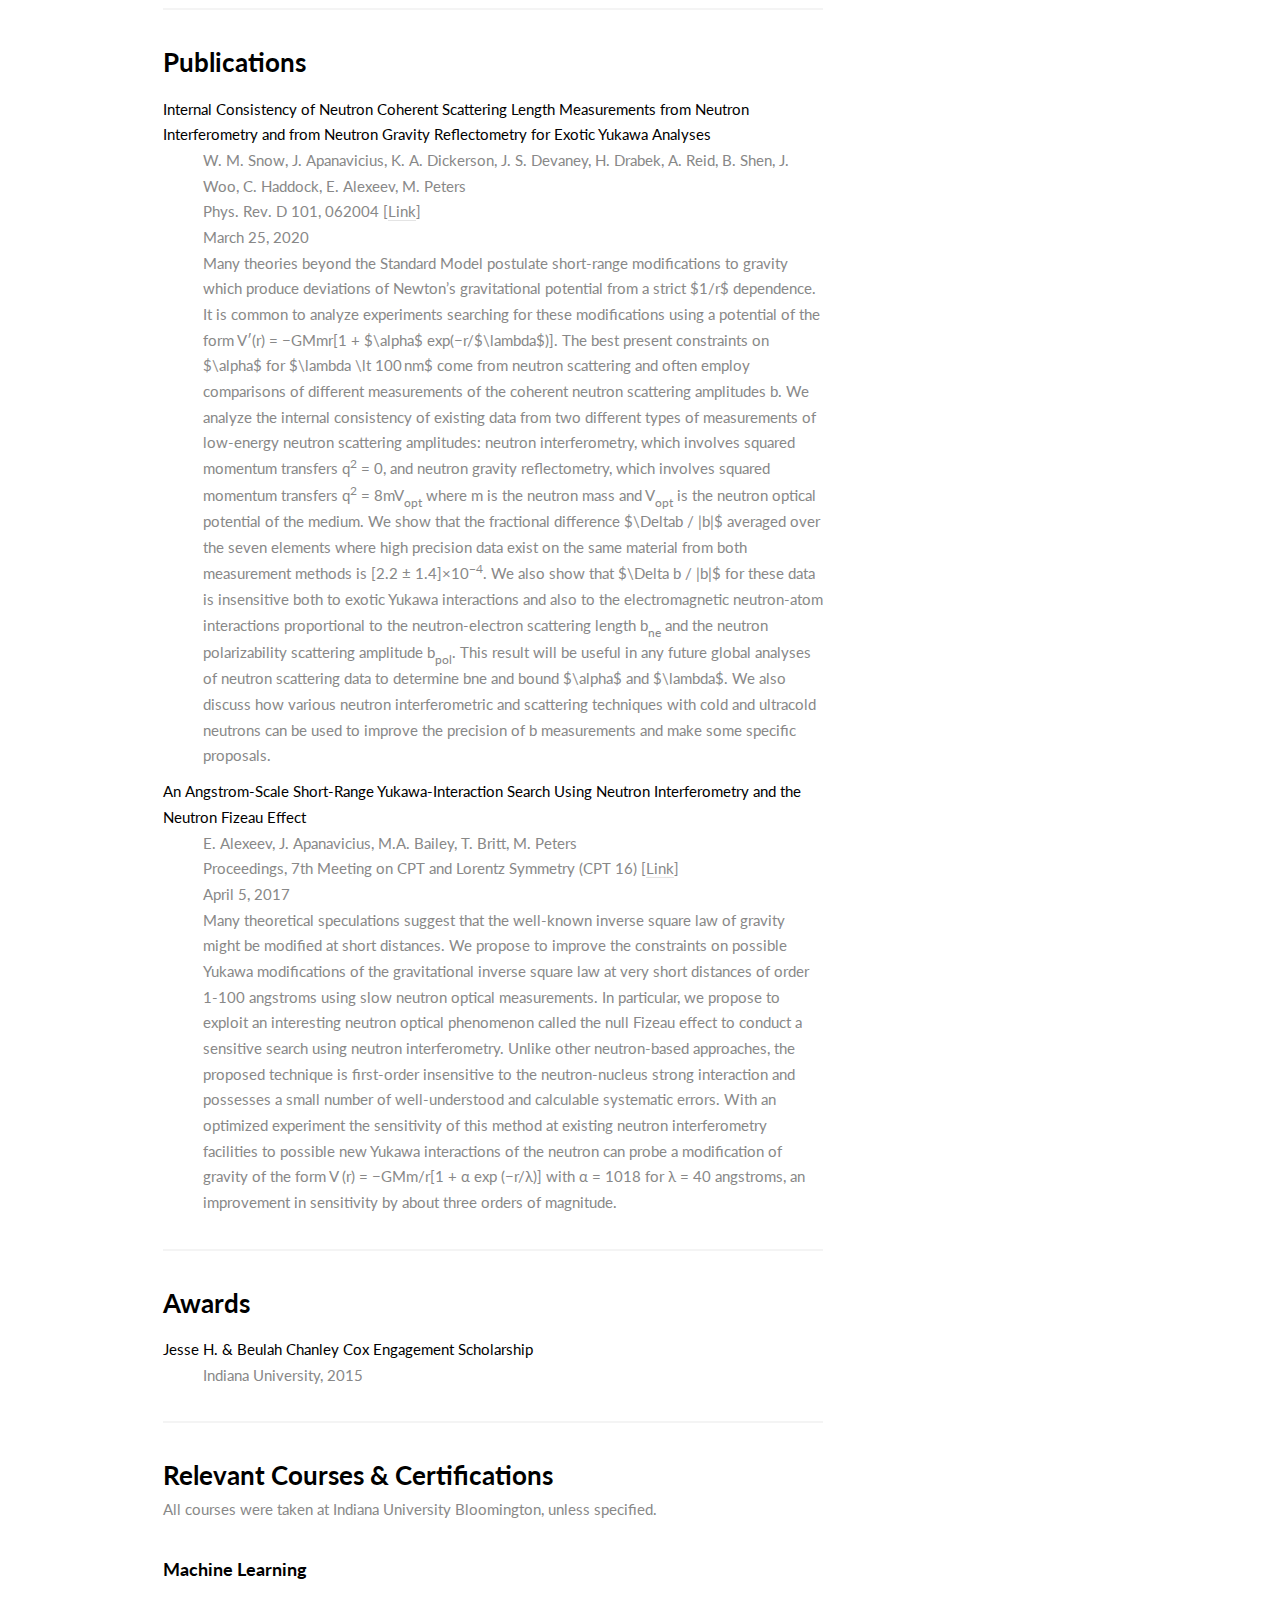
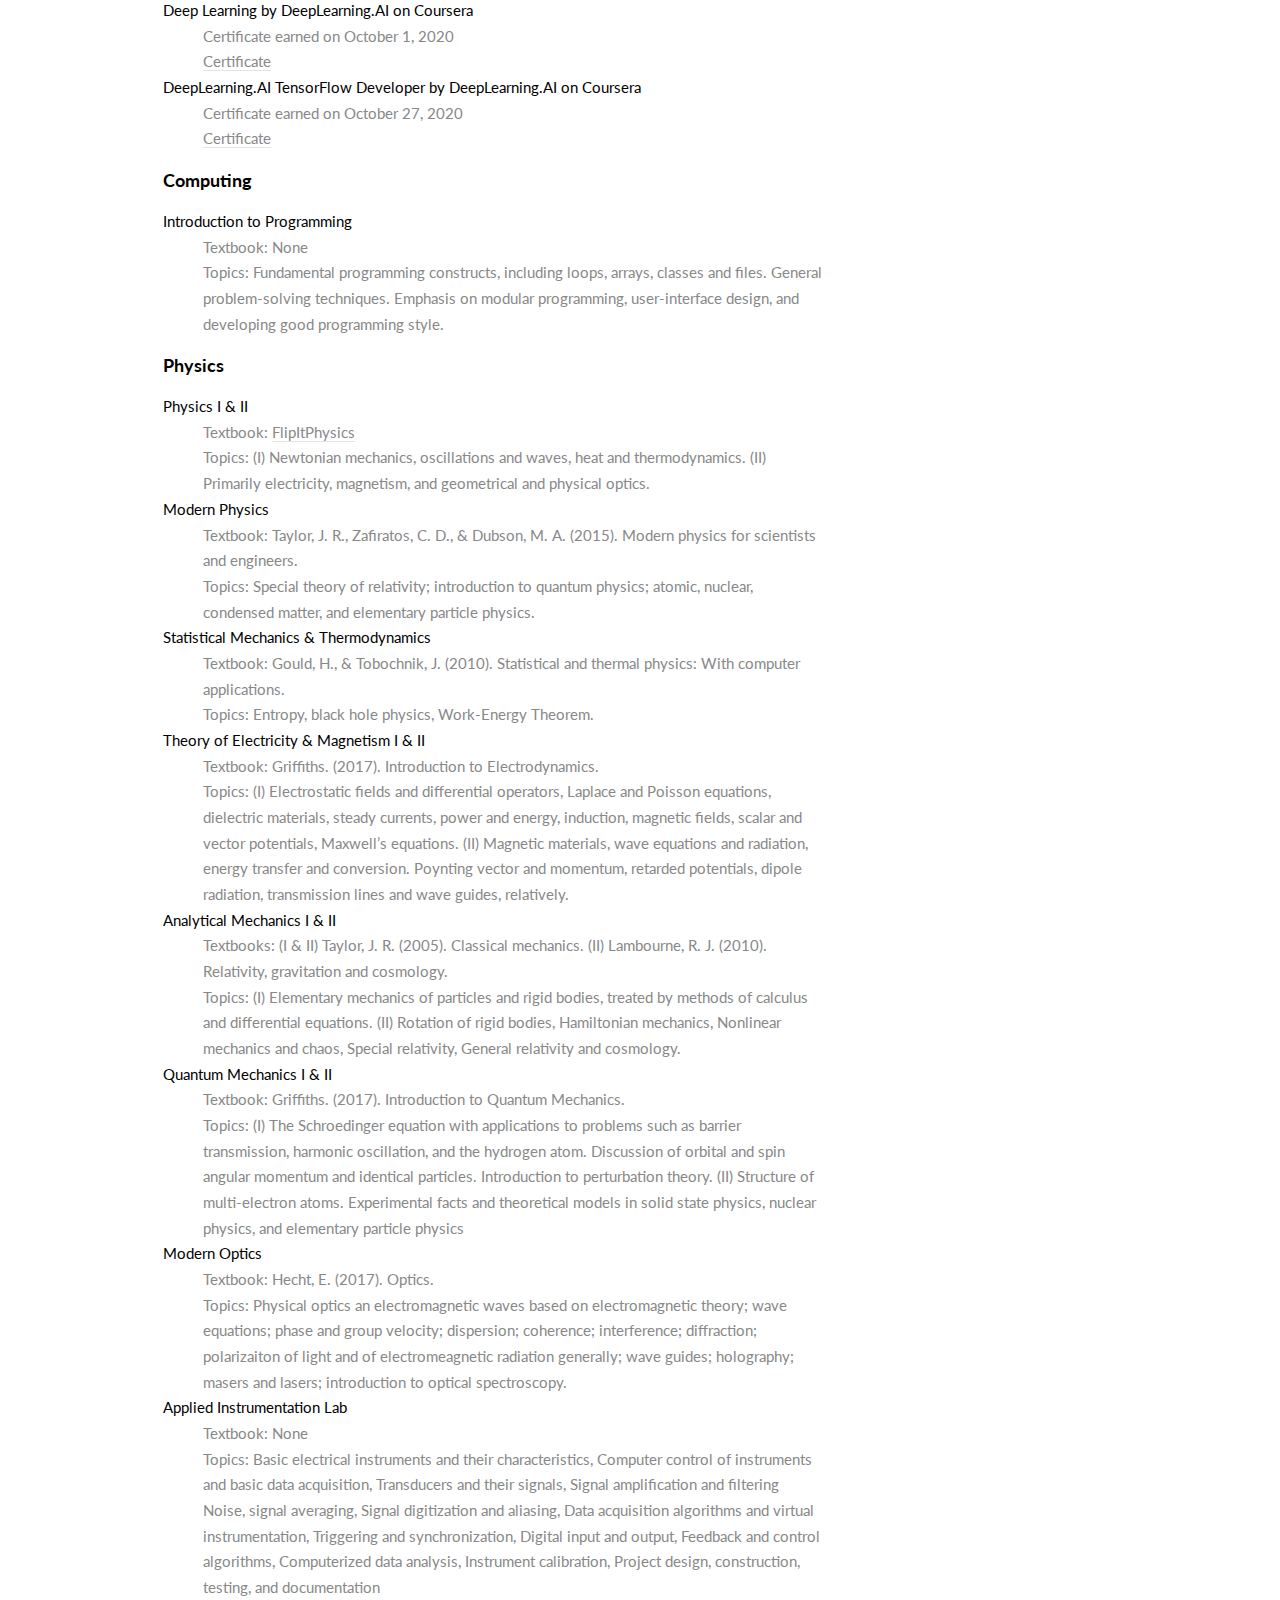
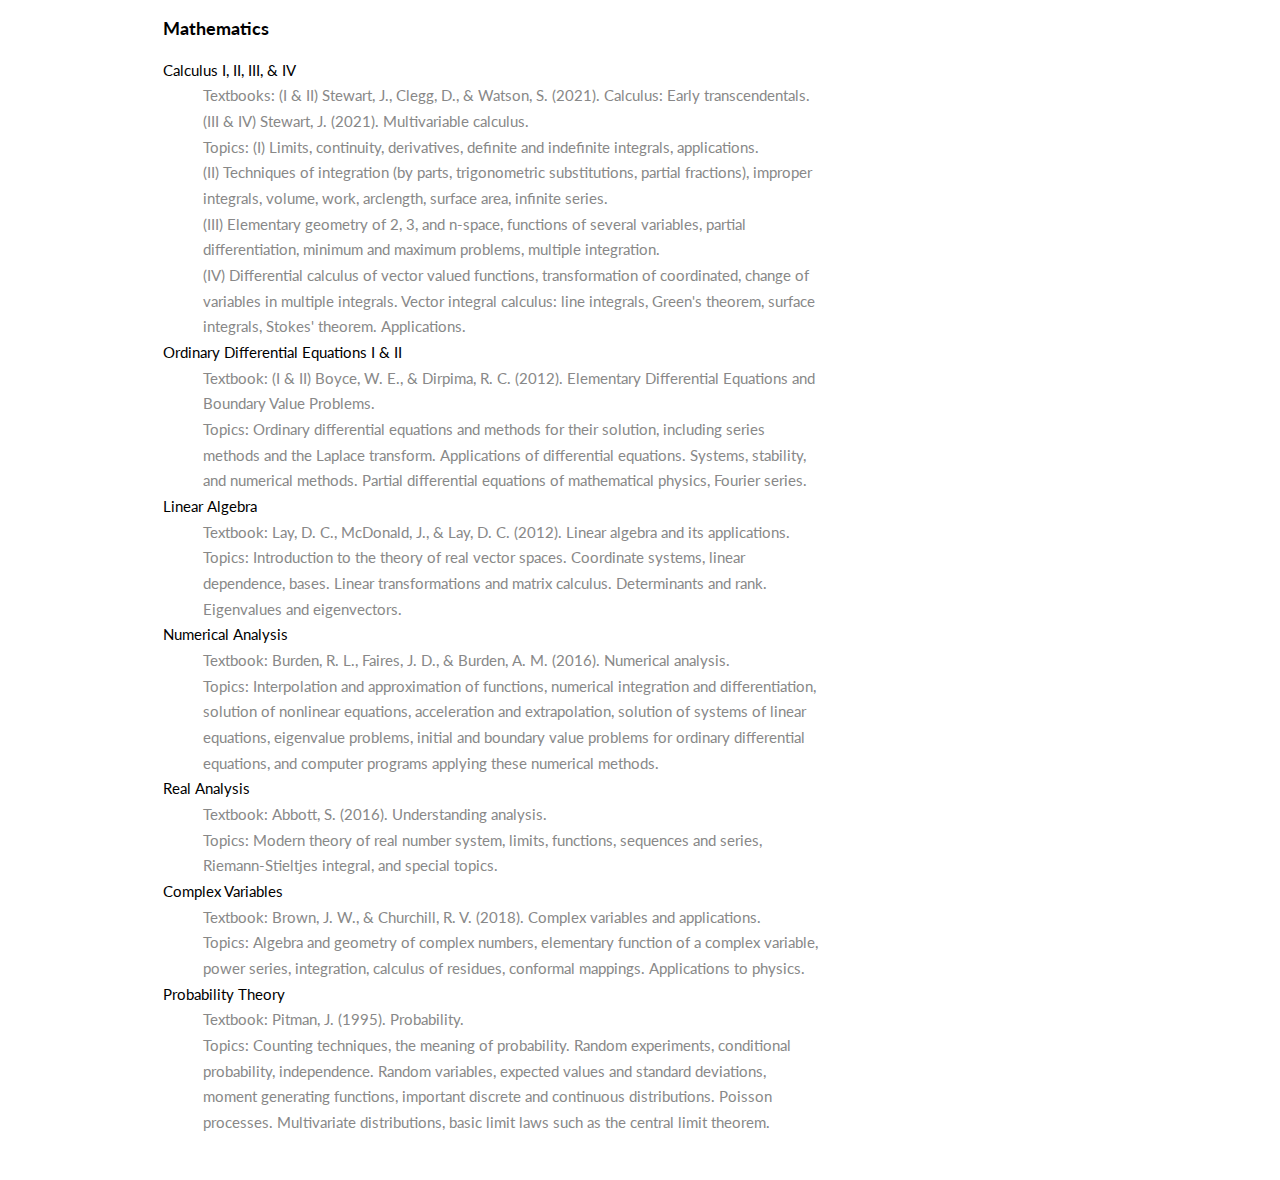
==== commit b0ef6f16: "Updated site with more features and information." ====
--- a/experience.html
+++ b/experience.html
@@ -11,6 +11,8 @@
 	</head>
 	<body class="is-preload">
 
+	<button onclick="topFunction()" id="myBtn" title="Go to top">Top</button>
+
 		<!-- Header -->
 			<section id="header">
 				<header>
@@ -26,7 +28,7 @@
 						<li><a href="index.html">About</a></li>
 						<li><a href="experience.html" class="active">Experience</a></li>
 						<li><a href="projects.html">Projects</a></li>
-						<li><a href="cv/apanavicius_j_cv.pdf" target="_blank">CV</a></li>
+						<li><a href="apanavicius_j_cv.pdf" target="_blank">CV</a></li>
 					</ul>
 				</nav>
 				<footer>
@@ -38,7 +40,6 @@
 					</ul>
 				</footer>
 			</section>
-
 		<!-- Wrapper -->
 			<div id="wrapper">
 
@@ -50,7 +51,6 @@
 					            <div class="container">
 									<header class="major">
 										<h2>Experience</h2>
-										<p>A detailed overview of my experience.</p>
 										<hr>
 										<style>
 										h3, h4 {
@@ -58,7 +58,7 @@
 										}
 										</style>
 									</header>
-									<nav class="toc">
+									<nav id="toc">
 										<h4>Table of Contents</h4>
 										<dl>
 											<dd><a href="#education">Education</a></dd>
@@ -73,7 +73,7 @@
 										<section id="education">
 										<h3>Education</h3>
 										<dl>
-											<dt>Indiana University</dt>
+											<dt>Indiana University Bloomington</dt>
 											<dd>2015 - 2019</dd>
 											<dd>B.S. in Physics <em>with Honors & Distinction</em></dd>
 											<dd>B.S. in Mathematics <i>with Distinction</i></dd>
@@ -119,7 +119,7 @@
 											<dt>Keras</dt>
 											<dt>scikit-learn</dt>
 											<dt>Linux</dt>
-											<dt>Command Line</dt>
+											<dt>Command Line/Bash</dt>
 											<dt>SQL</dt>
 										</dl>
 										</section>
@@ -164,10 +164,13 @@
 										<p>All courses were taken at Indiana University Bloomington, unless specified.</p>
 										<h4>Machine Learning</h4>
 										<dl>
-											<dt>Deep Learning Specialization</dt>
-											<dd>Coursera</dd>
-											<dt>DeepLearning.AI TensorFlow Developer</dt>
-											<dd>Coursera</dd>
+											<dt>Deep Learning by DeepLearning.AI on Coursera</dt>
+											<dd>Certificate earned on October 1, 2020</dd>
+											<dd><a href="https://coursera.org/share/8e8df222c8c0e0970c2ebc247a014723" target="_blank">Certificate</a></dd>
+
+											<dt>DeepLearning.AI TensorFlow Developer by DeepLearning.AI on Coursera</dt>
+											<dd>Certificate earned on October 27, 2020</dd>
+											<dd><a href="https://coursera.org/share/3119b6745615664e999beab4d5ad3a01" target="_blank">Certificate</a></dd>
 										</dl>
 
 										<h4>Computing</h4>
@@ -260,7 +263,7 @@
 					</div>
 
 				<!-- Footer -->
-					<section id="footer">
+					<!-- <section id="footer">
 						<div class="container">
 							<ul class="copyright">
 								<li>&copy; Untitled. All rights reserved.</li>
@@ -268,7 +271,7 @@
 						</div>
 					</section>
 
-			</div>
+			</div> -->
 
 		<!-- Scripts -->
 			<script src="assets/js/jquery.min.js"></script>
@@ -278,6 +281,7 @@
 			<script src="assets/js/breakpoints.min.js"></script>
 			<script src="assets/js/util.js"></script>
 			<script src="assets/js/main.js"></script>
+			<script src="assets/js/btt.js"></script>
 
 	</body>
 </html>
--- a/assets/css/main.css
+++ b/assets/css/main.css
@@ -24,11 +24,13 @@
 	font-size: 100%;
 	font: inherit;
 	vertical-align: baseline;
-	scroll-behavior: smooth;}
+	scroll-behavior: smooth;
+}
 
 article, aside, details, figcaption, figure,
 footer, header, hgroup, menu, nav, section {
-	display: block;}
+	display: block;
+}
 
 body {
 	line-height: 1;
@@ -74,6 +76,25 @@
 }
 
 /* Basic */
+	#myBtn {
+	  display: none;
+	  position: fixed;
+	  bottom: 1em;
+	  left: 1em;
+	  z-index: 99;
+	  font-size: 1em;
+	  border-style: solid;
+	  outline: none;
+	  background-color: white;
+	  color: black;
+	  cursor: pointer;
+	  padding: 0.75em;
+	  border-radius: 0.5em;
+	}
+
+	#myBtn:hover {
+	  background-color: #555;
+	}
 
 	html {
 		box-sizing: border-box;
@@ -2201,7 +2222,7 @@
 
 		.image.main {
 			display: block;
-			height: 30em;
+			height: 25em;
 			border-radius: 0;
 		}
 
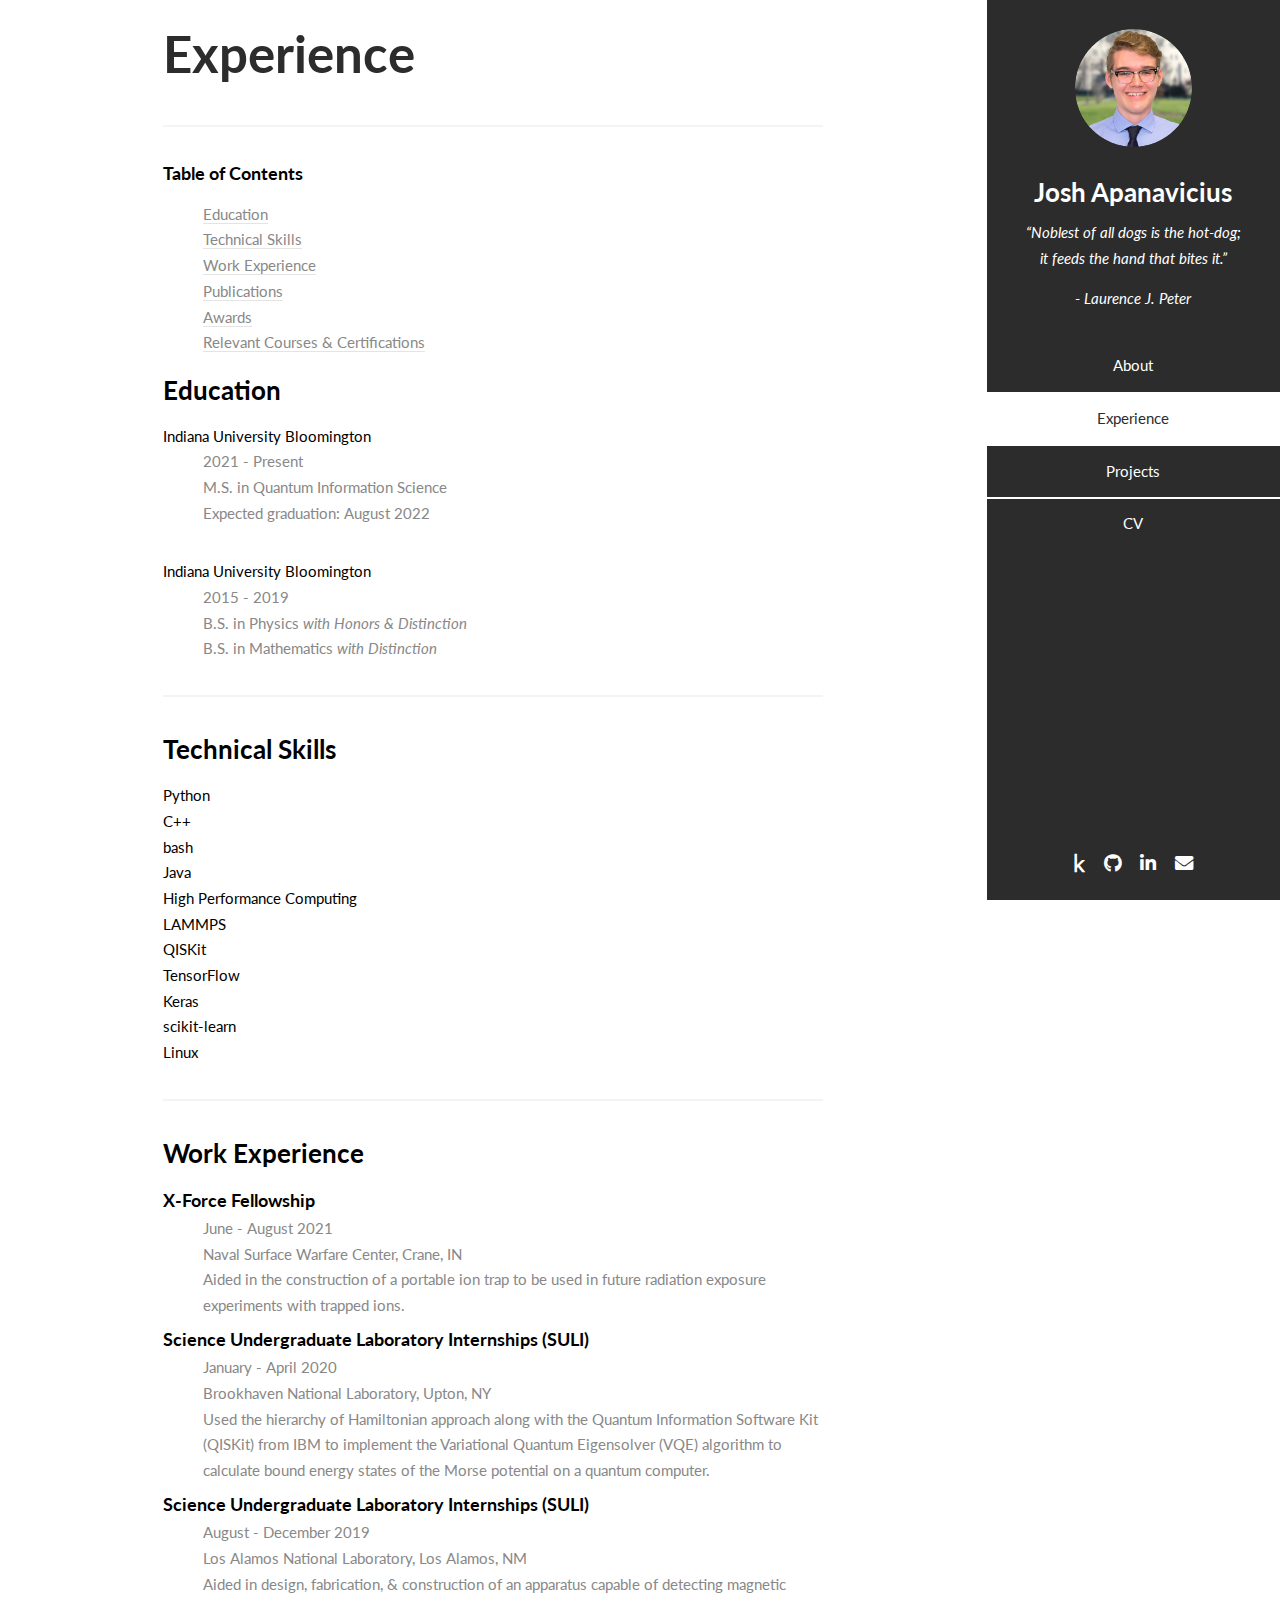
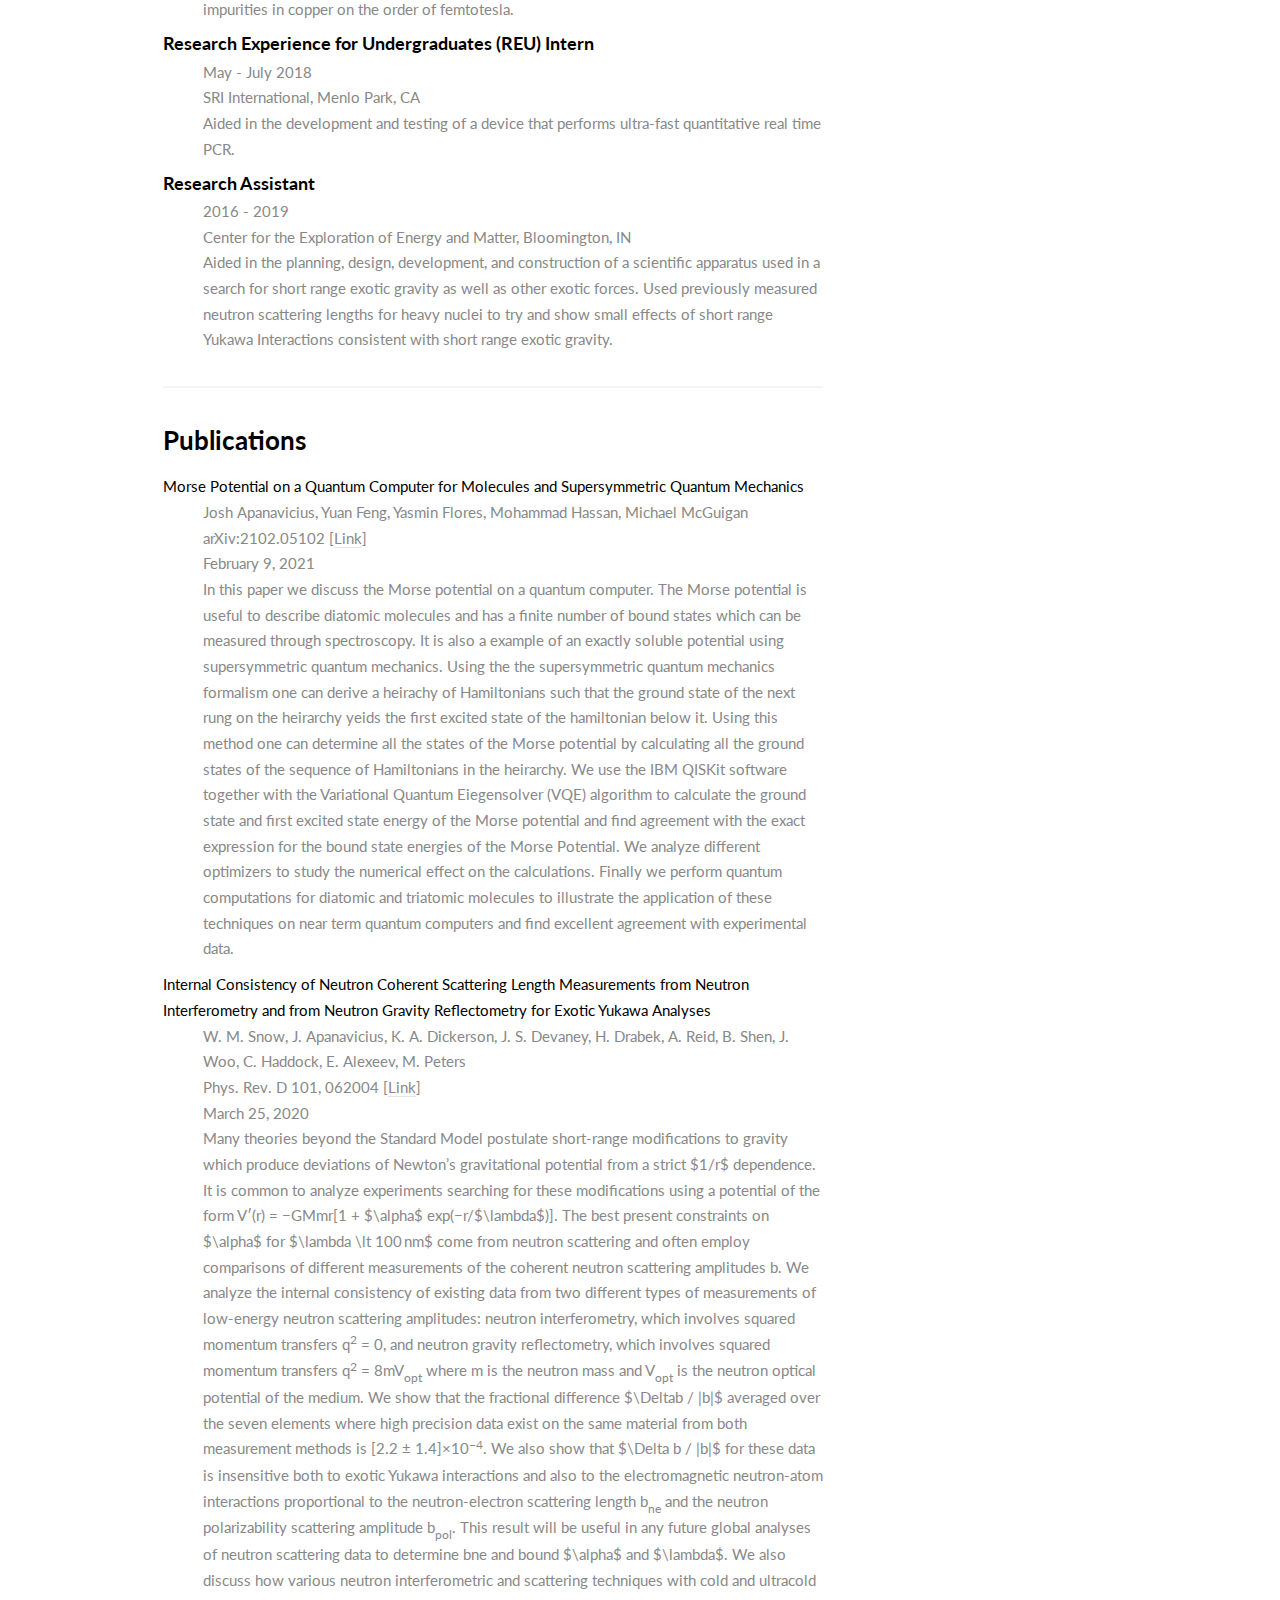
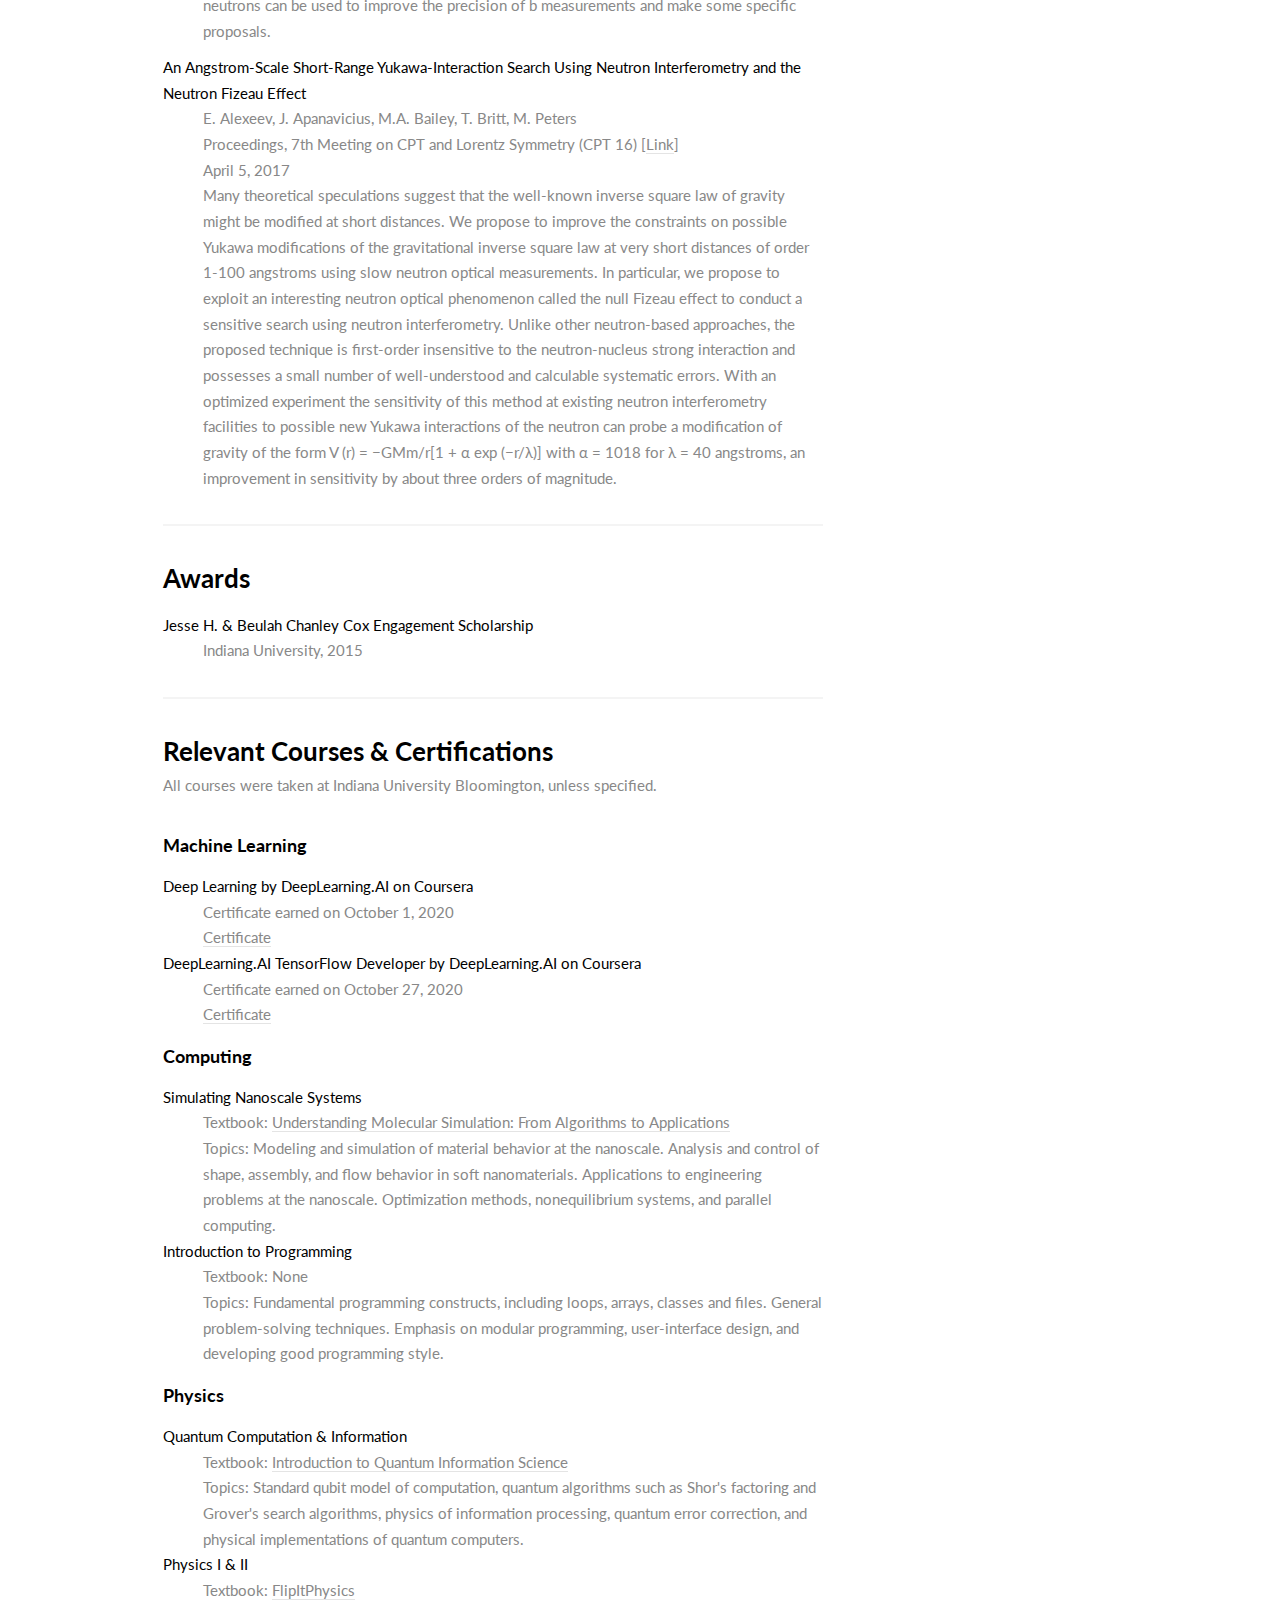
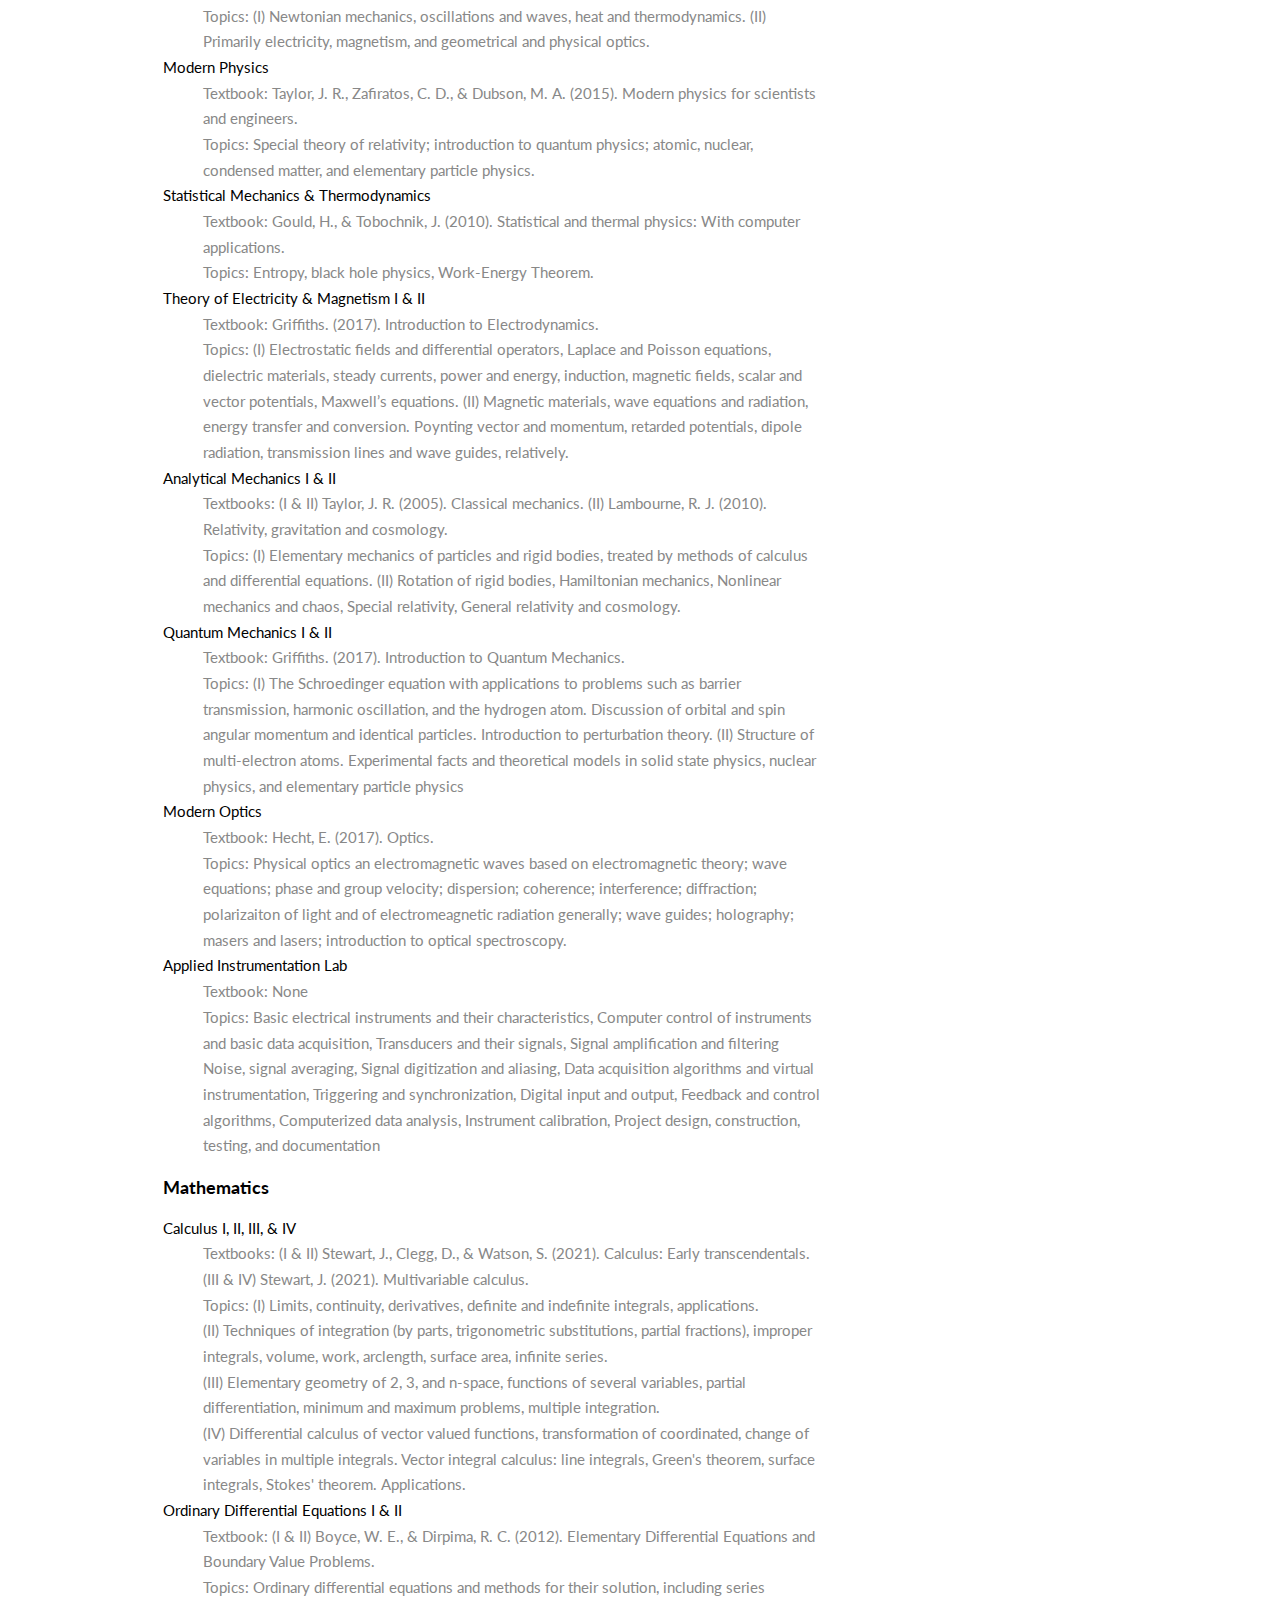
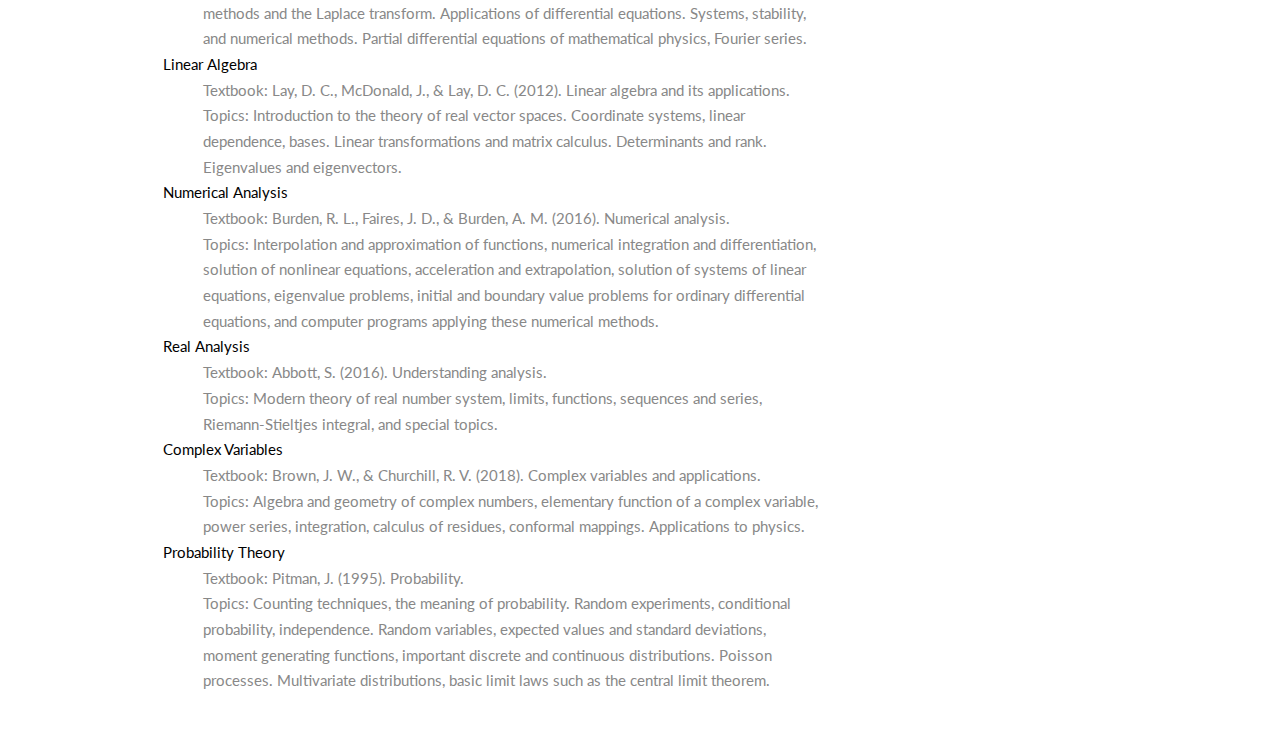
==== commit 6c1c14e3: "Updates and changes." ====
--- a/experience.html
+++ b/experience.html
@@ -62,8 +62,8 @@
 										<h4>Table of Contents</h4>
 										<dl>
 											<dd><a href="#education">Education</a></dd>
+											<dd><a href="#technical-skills">Technical Skills</a></dd>
 											<dd><a href="#work-experience">Work Experience</a></dd>
-											<dd><a href="#technical-skills">Technical Skills</a></dd>
 											<dd><a href="#publications">Publications</a></dd>
 											<dd><a href="#awards">Awards</a></dd>
 											<dd><a href="#courses">Relevant Courses & Certifications</a></dd>
@@ -72,6 +72,14 @@
 					                <div class="features">
 										<section id="education">
 										<h3>Education</h3>
+										<dl>
+											<dt>Indiana University Bloomington</dt>
+											<dd>2021 - Present</dd>
+											<dd>M.S. in Quantum Information Science</dd>
+											<dd>Expected graduation: August 2022</dd>
+											</p>
+										</dl>
+
 										<dl>
 											<dt>Indiana University Bloomington</dt>
 											<dd>2015 - 2019</dd>
@@ -83,9 +91,33 @@
 
 										<hr>
 
+										<section id="technical-skills">
+										<h3>Technical Skills</h3>
+										<dl>
+											<dt>Python</dt>
+											<dt>C++</dt>
+											<dt>bash</dt>
+											<dt>Java</dt>
+											<dt>High Performance Computing</dt>
+											<dt>LAMMPS</dt>
+											<dt>QISKit</dt>
+											<dt>TensorFlow</dt>
+											<dt>Keras</dt>
+											<dt>scikit-learn</dt>
+											<dt>Linux</dt>
+										</dl>
+										</section>
+
+										<hr>
+
 										<section id="work-experience">
 										<h3>Work Experience</h3>
 										<dl>
+											<dt><h4>X-Force Fellowship</h4></dt>
+											<dd>June - August 2021</dd>
+											<dd>Naval Surface Warfare Center, Crane, IN</dd>
+											<dd style="margin-bottom: 0.5em;">Aided in the construction of a portable ion trap to be used in future radiation exposure experiments with trapped ions.</dd>
+
 											<dt><h4>Science Undergraduate Laboratory Internships (SULI)</h4></dt>
 											<dd>January - April 2020</dd>
 											<dd>Brookhaven National Laboratory, Upton, NY</dd>
@@ -99,7 +131,7 @@
 											<dt><h4>Research Experience for Undergraduates (REU) Intern</h4></dt>
 											<dd>May - July 2018</dd>
 											<dd>SRI International, Menlo Park, CA</dd>
-											<dd style="margin-bottom: 0.5em;">Aided in the development and testing of a device that performs ultra-fast quantitative real time PCR</dd>
+											<dd style="margin-bottom: 0.5em;">Aided in the development and testing of a device that performs ultra-fast quantitative real time PCR.</dd>
 
 											<dt><h4>Research Assistant</h4></dt>
 											<dd>2016 - 2019</dd>
@@ -111,24 +143,18 @@
 
 										<hr>
 
-										<section id="technical-skills">
-										<h3>Technical Skills</h3>
-										<dl>
-											<dt>Python</dt>
-											<dt>TensorFlow</dt>
-											<dt>Keras</dt>
-											<dt>scikit-learn</dt>
-											<dt>Linux</dt>
-											<dt>Command Line/Bash</dt>
-											<dt>SQL</dt>
-										</dl>
-										</section>
-
-										<hr>
-
 										<section id="publications">
 										<h3>Publications</h3>
 										<dl>
+										<dt>Morse Potential on a Quantum Computer for Molecules and Supersymmetric Quantum Mechanics</dt>
+										<dd>Josh Apanavicius, Yuan Feng, Yasmin Flores, Mohammad Hassan, Michael McGuigan</dd>
+										<dd>arXiv:2102.05102 [<a href="https://arxiv.org/abs/2102.05102" target="_blank">Link</a>]</dd>
+										<dd>February 9, 2021</dd>
+										<dd style="margin-bottom: 0.7em;">
+											In this paper we discuss the Morse potential on a quantum computer. The Morse potential is useful to describe diatomic molecules and has a finite number of bound states which can be measured through spectroscopy. It is also a example of an exactly soluble potential using supersymmetric quantum mechanics. Using the the supersymmetric quantum mechanics formalism one can derive a heirachy of Hamiltonians such that the ground state of the next rung on the heirarchy yeids the first excited state of the hamiltonian below it. Using this method one can determine all the states of the Morse potential by calculating all the ground states of the sequence of Hamiltonians in the heirarchy. We use the IBM QISKit software together with the Variational Quantum Eiegensolver (VQE) algorithm to calculate the ground state and first excited state energy of the Morse potential and find agreement with the exact expression for the bound state energies of the Morse Potential. We analyze different optimizers to study the numerical effect on the calculations. Finally we perform quantum computations for diatomic and triatomic molecules to illustrate the application of these techniques on near term quantum computers and find excellent agreement with experimental data.
+										</dd>
+
+
 										<dt>Internal Consistency of Neutron Coherent Scattering Length Measurements from Neutron Interferometry and from Neutron Gravity Reflectometry for Exotic Yukawa Analyses</dt>
 										<dd>W. M. Snow, J. Apanavicius, K. A. Dickerson, J. S. Devaney, H. Drabek, A. Reid, B. Shen, J. Woo, C. Haddock, E. Alexeev, M. Peters</dd>
 										<dd>Phys. Rev. D 101, 062004 [<a href="https://journals.aps.org/prd/abstract/10.1103/PhysRevD.101.062004" target="_blank">Link</a>]</dd>
@@ -175,6 +201,10 @@
 
 										<h4>Computing</h4>
 										<dl>
+											<dt>Simulating Nanoscale Systems</dt>
+											<dd>Textbook: <a href="https://www.sciencedirect.com/book/9780122673511/understanding-molecular-simulation" target="_blank">Understanding Molecular Simulation: From Algorithms to Applications</a></dd></dd>
+											<dd>Topics: Modeling and simulation of material behavior at the nanoscale. Analysis and control of shape, assembly, and flow behavior in soft nanomaterials. Applications to engineering problems at the nanoscale. Optimization methods, nonequilibrium systems, and parallel computing.</dd>
+
 											<dt>Introduction to Programming</dt>
 											<dd>Textbook: None</dd>
 											<dd>Topics: Fundamental programming constructs, including loops, arrays, classes and files. General problem-solving techniques. Emphasis on modular programming, user-interface design, and developing good programming style.</dd>
@@ -182,6 +212,10 @@
 
 										<h4>Physics</h4>
 										<dl>
+											<dt>Quantum Computation & Information</dt>
+											<dd>Textbook: <a href="https://qubit.guide/" target="_blank">Introduction to Quantum Information Science</a></dd>
+											<dd>Topics: Standard qubit model of computation, quantum algorithms such as Shor's factoring and Grover's search algorithms, physics of information processing, quantum error correction, and physical implementations of quantum computers.</dd>
+
 											<dt>Physics I & II</dt>
 											<dd>Textbook: <a href="https://www.flipitphysics.com/Content/FlipItPhysics/About/UniversityPhysics-TOC.html" target="_blank">FlipItPhysics</a></dd>
 											<dd>Topics: (I) Newtonian mechanics, oscillations and waves, heat and thermodynamics. (II) Primarily electricity, magnetism, and geometrical and physical optics.</dd>
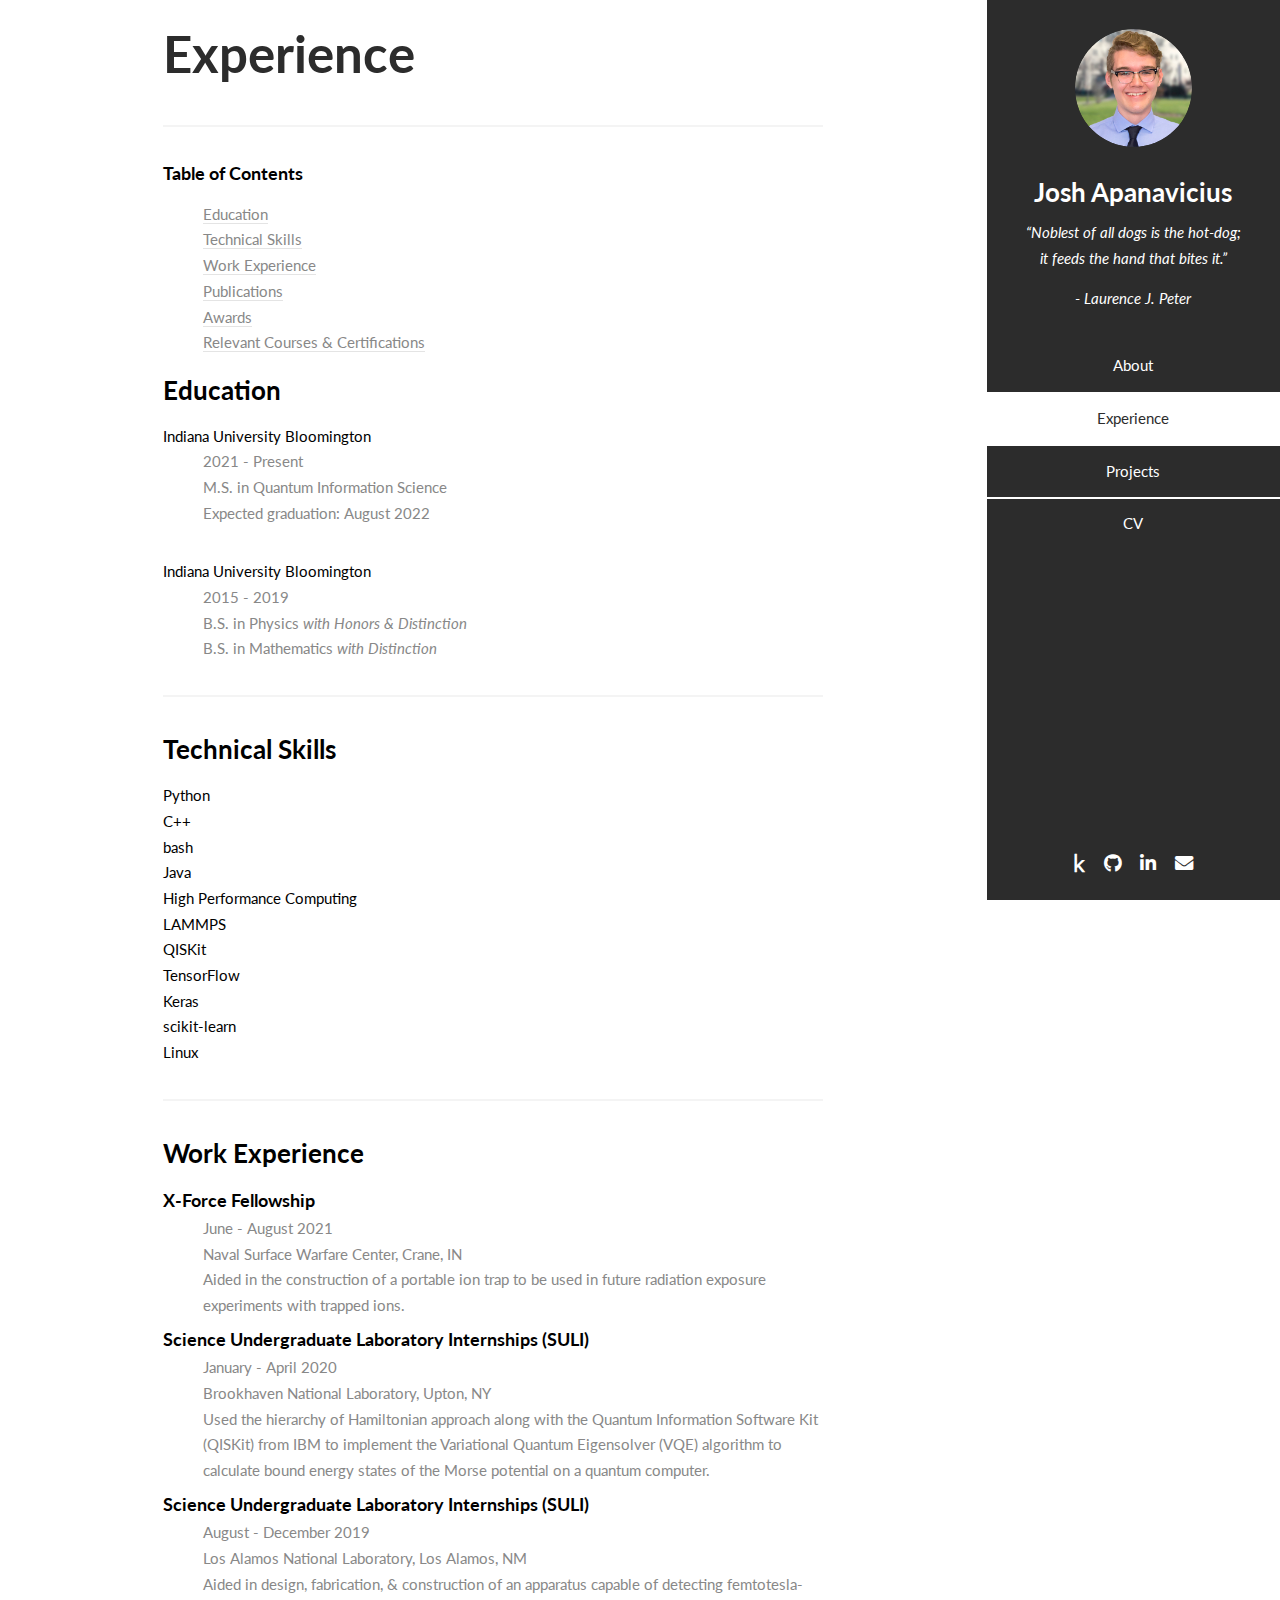
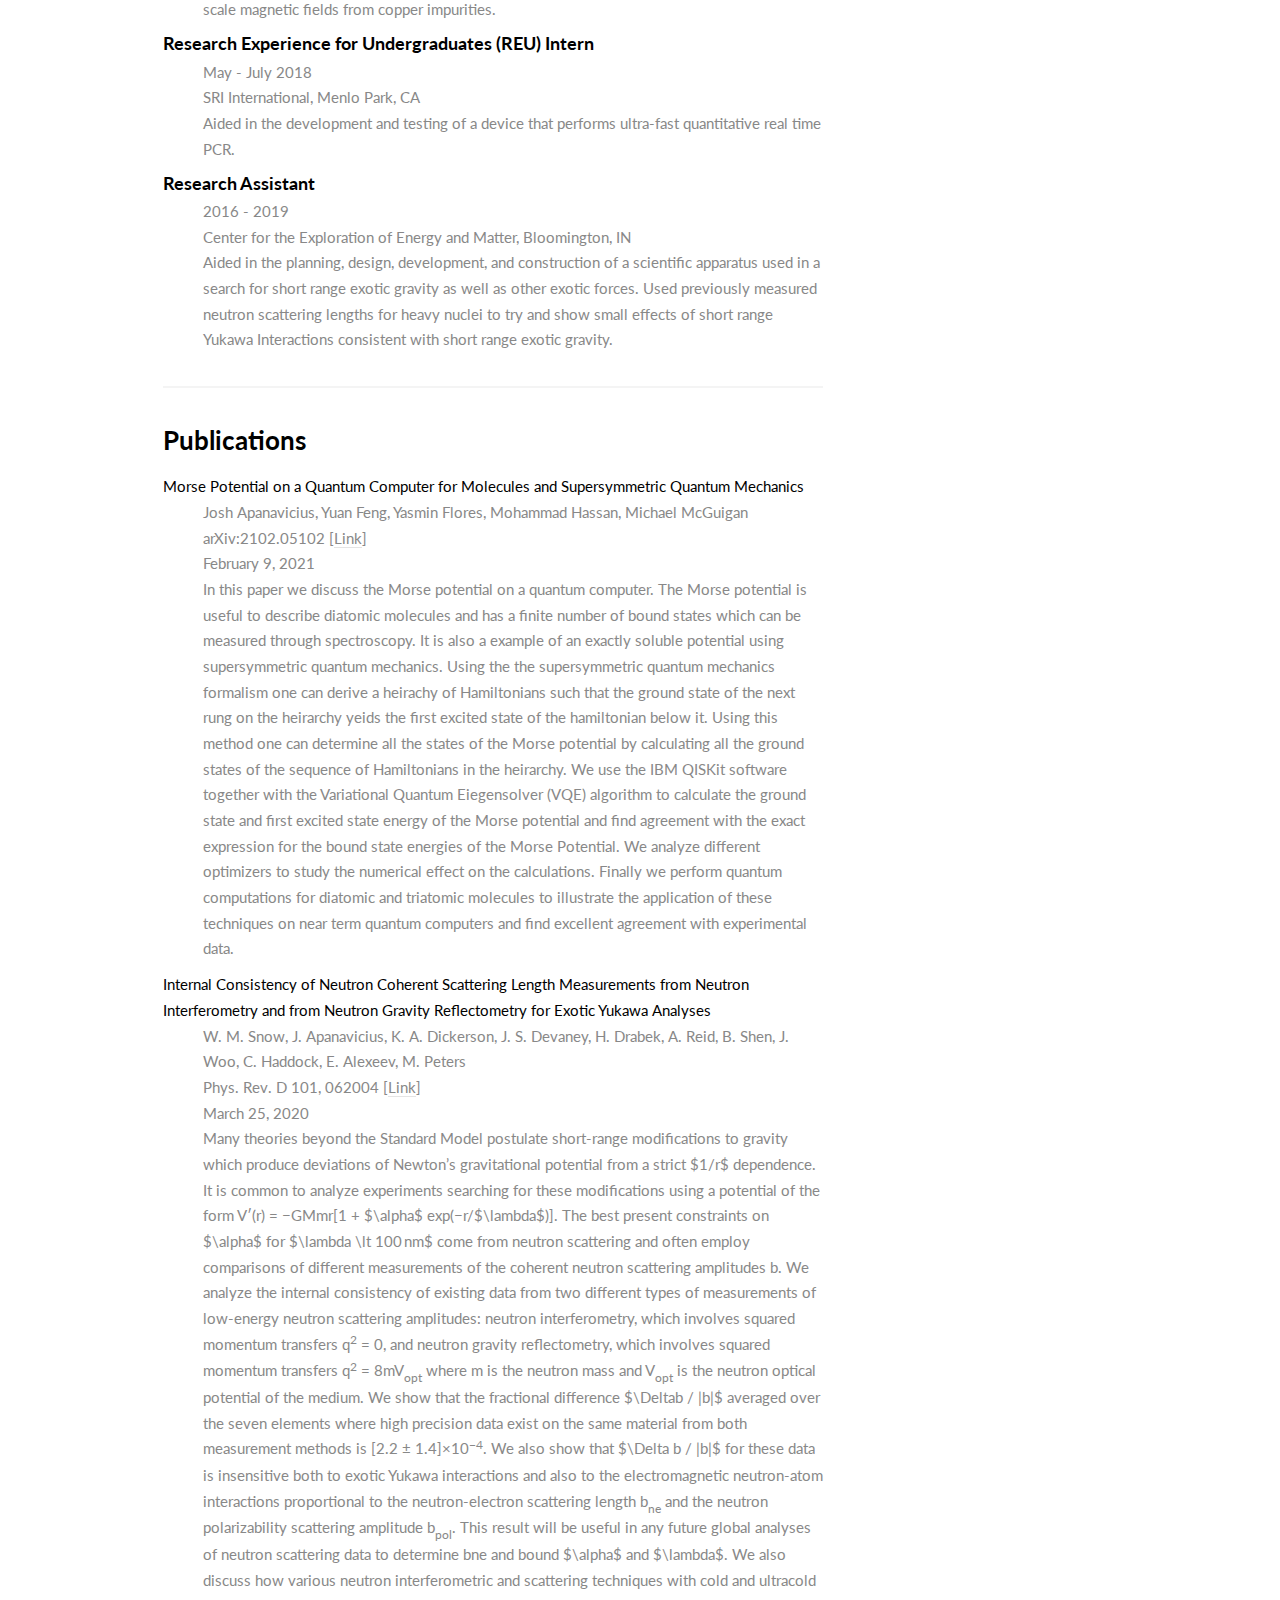
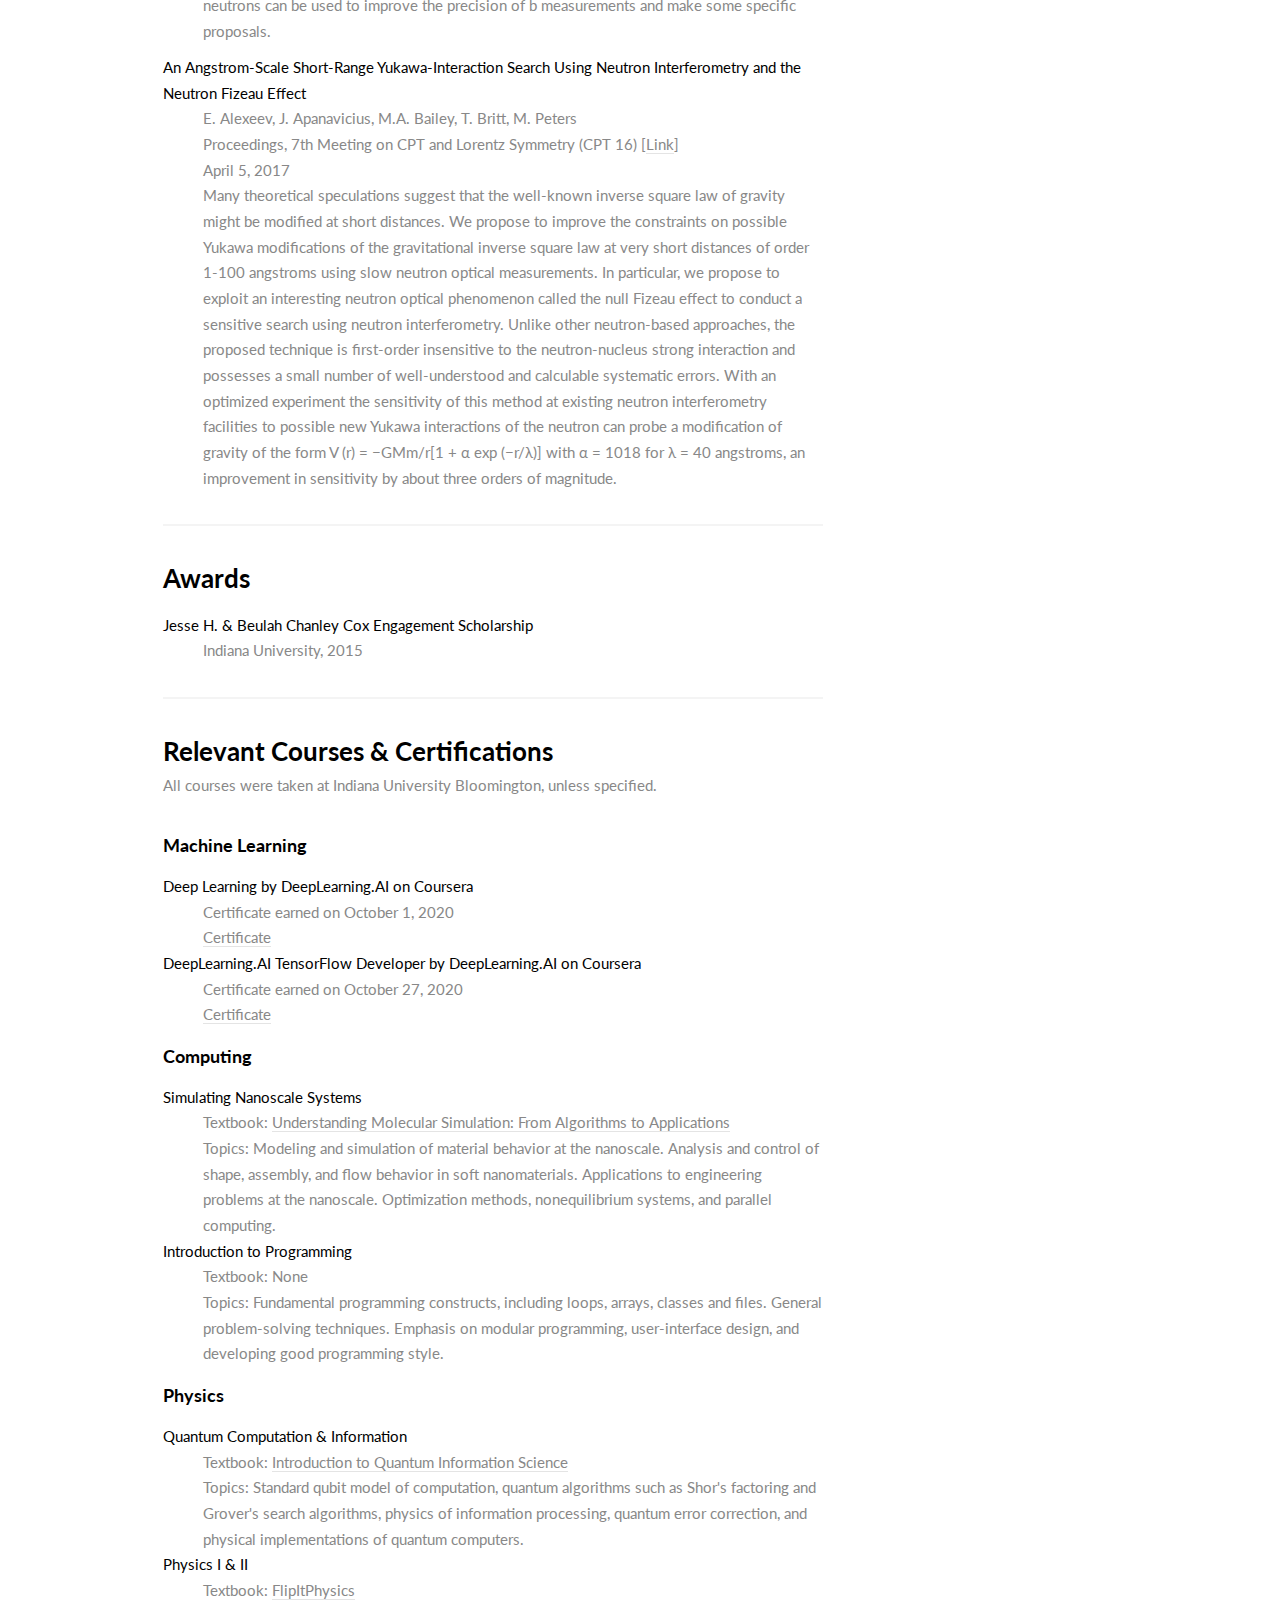
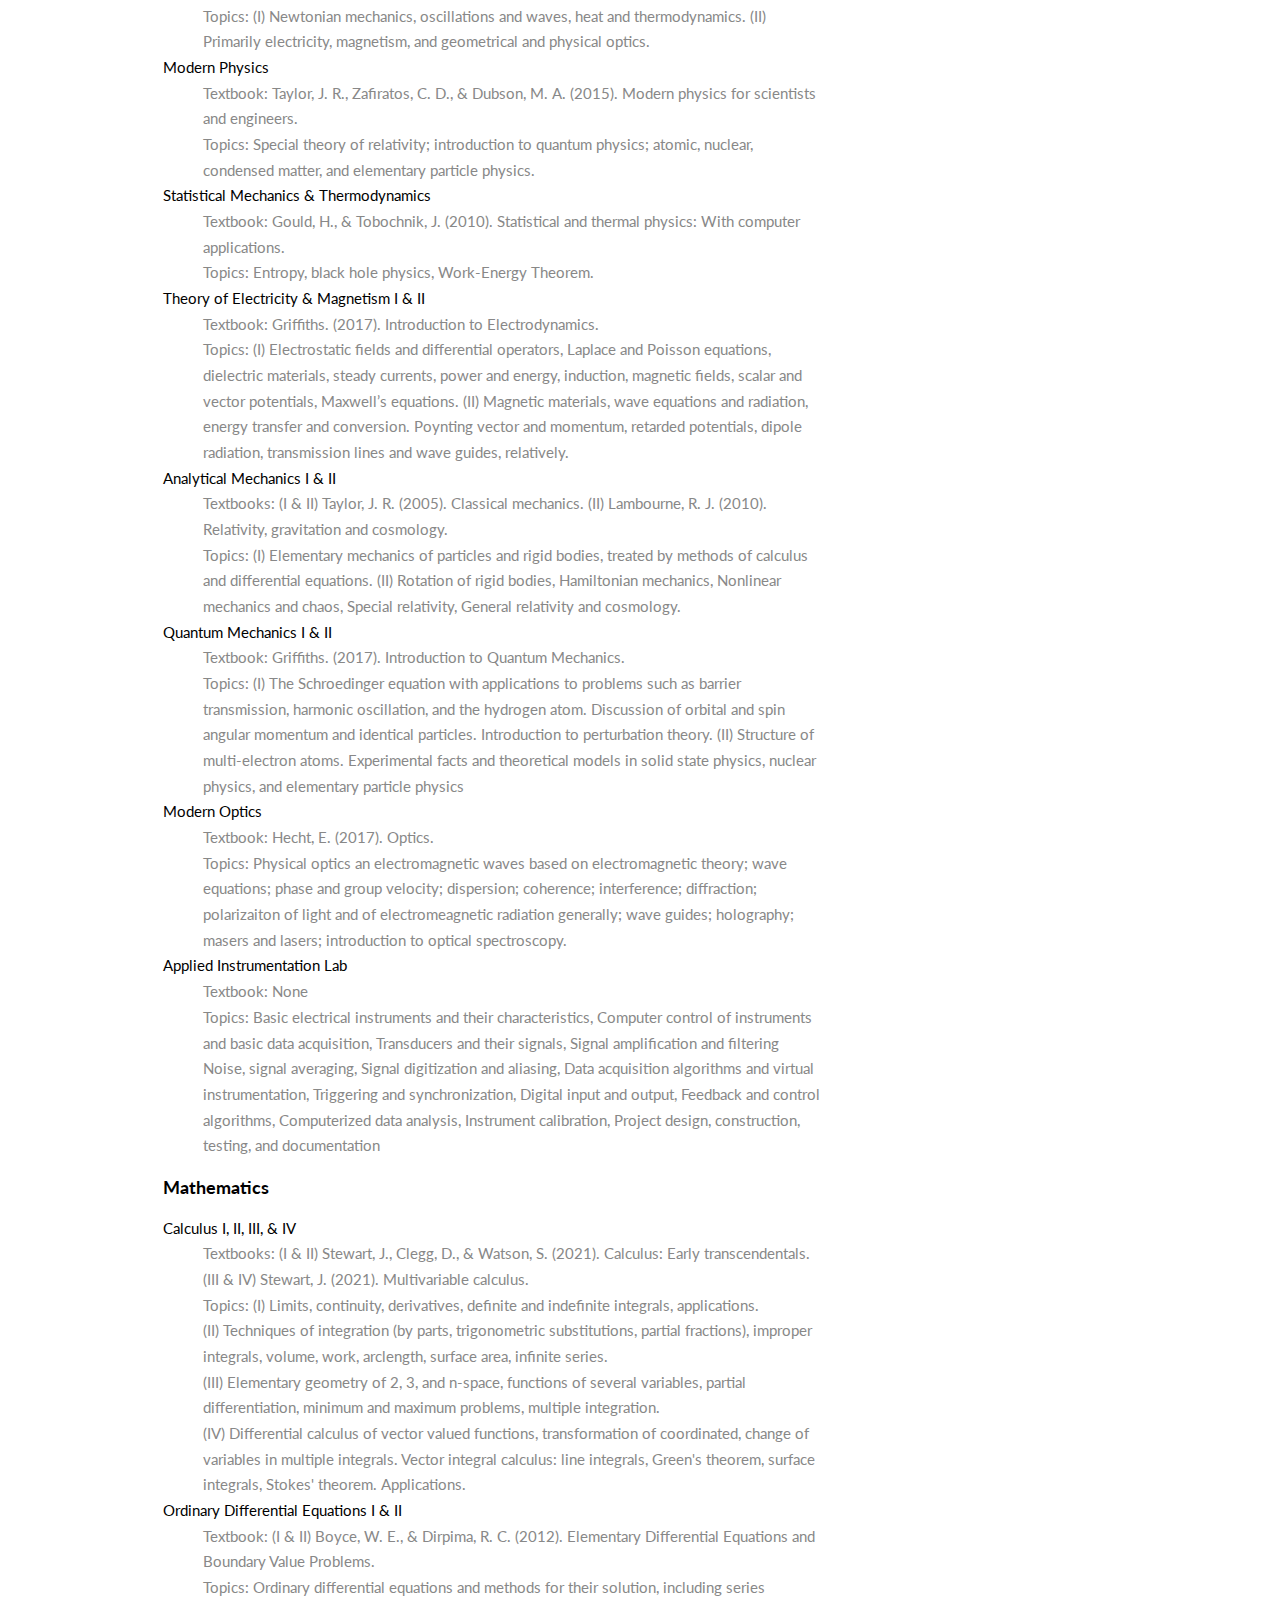
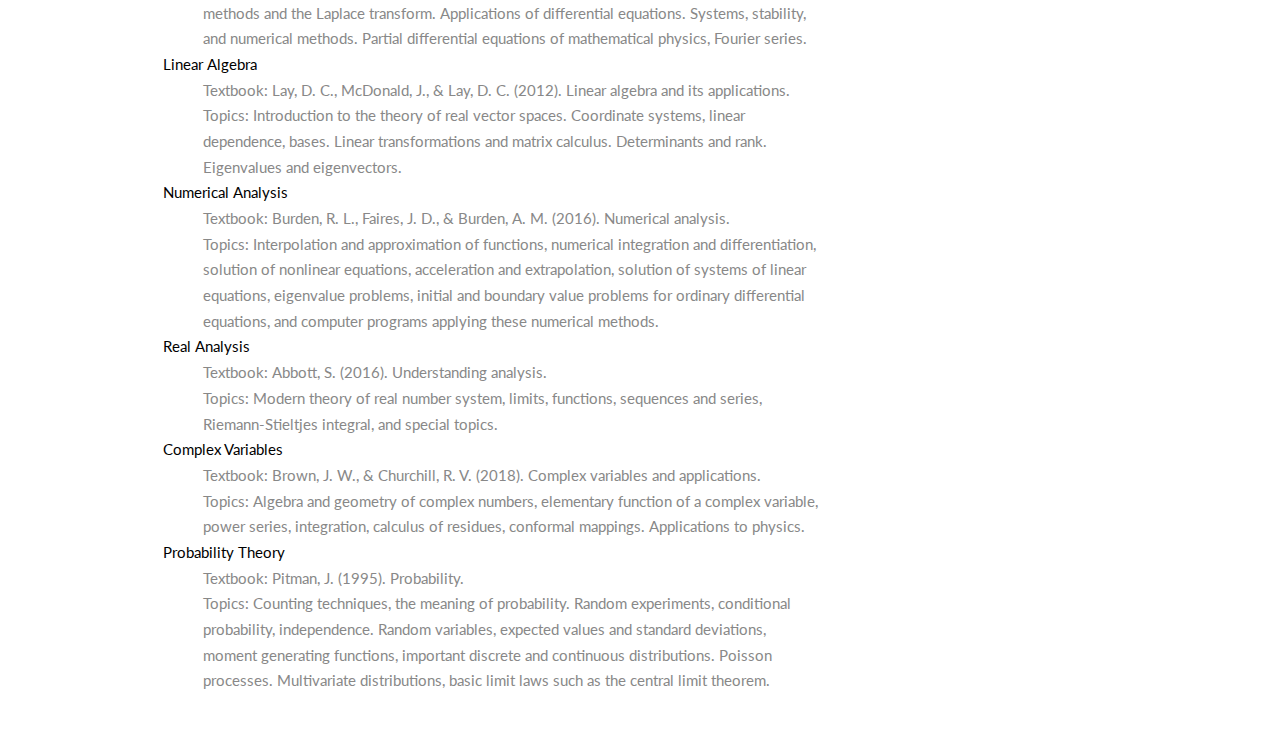
==== commit d66b1051: "Updated LANL description" ====
--- a/experience.html
+++ b/experience.html
@@ -126,7 +126,7 @@
 											<dt><h4>Science Undergraduate Laboratory Internships (SULI)</h4></dt>
 											<dd>August - December 2019</dd>
 											<dd>Los Alamos National Laboratory, Los Alamos, NM</dd>
-											<dd style="margin-bottom: 0.5em;">Aided in design, fabrication, & construction of an apparatus capable of detecting magnetic impurities in copper on the order of femtotesla.</dd>
+											<dd style="margin-bottom: 0.5em;">Aided in design, fabrication, & construction of an apparatus capable of detecting femtotesla-scale magnetic fields from copper impurities.</dd>
 
 											<dt><h4>Research Experience for Undergraduates (REU) Intern</h4></dt>
 											<dd>May - July 2018</dd>
